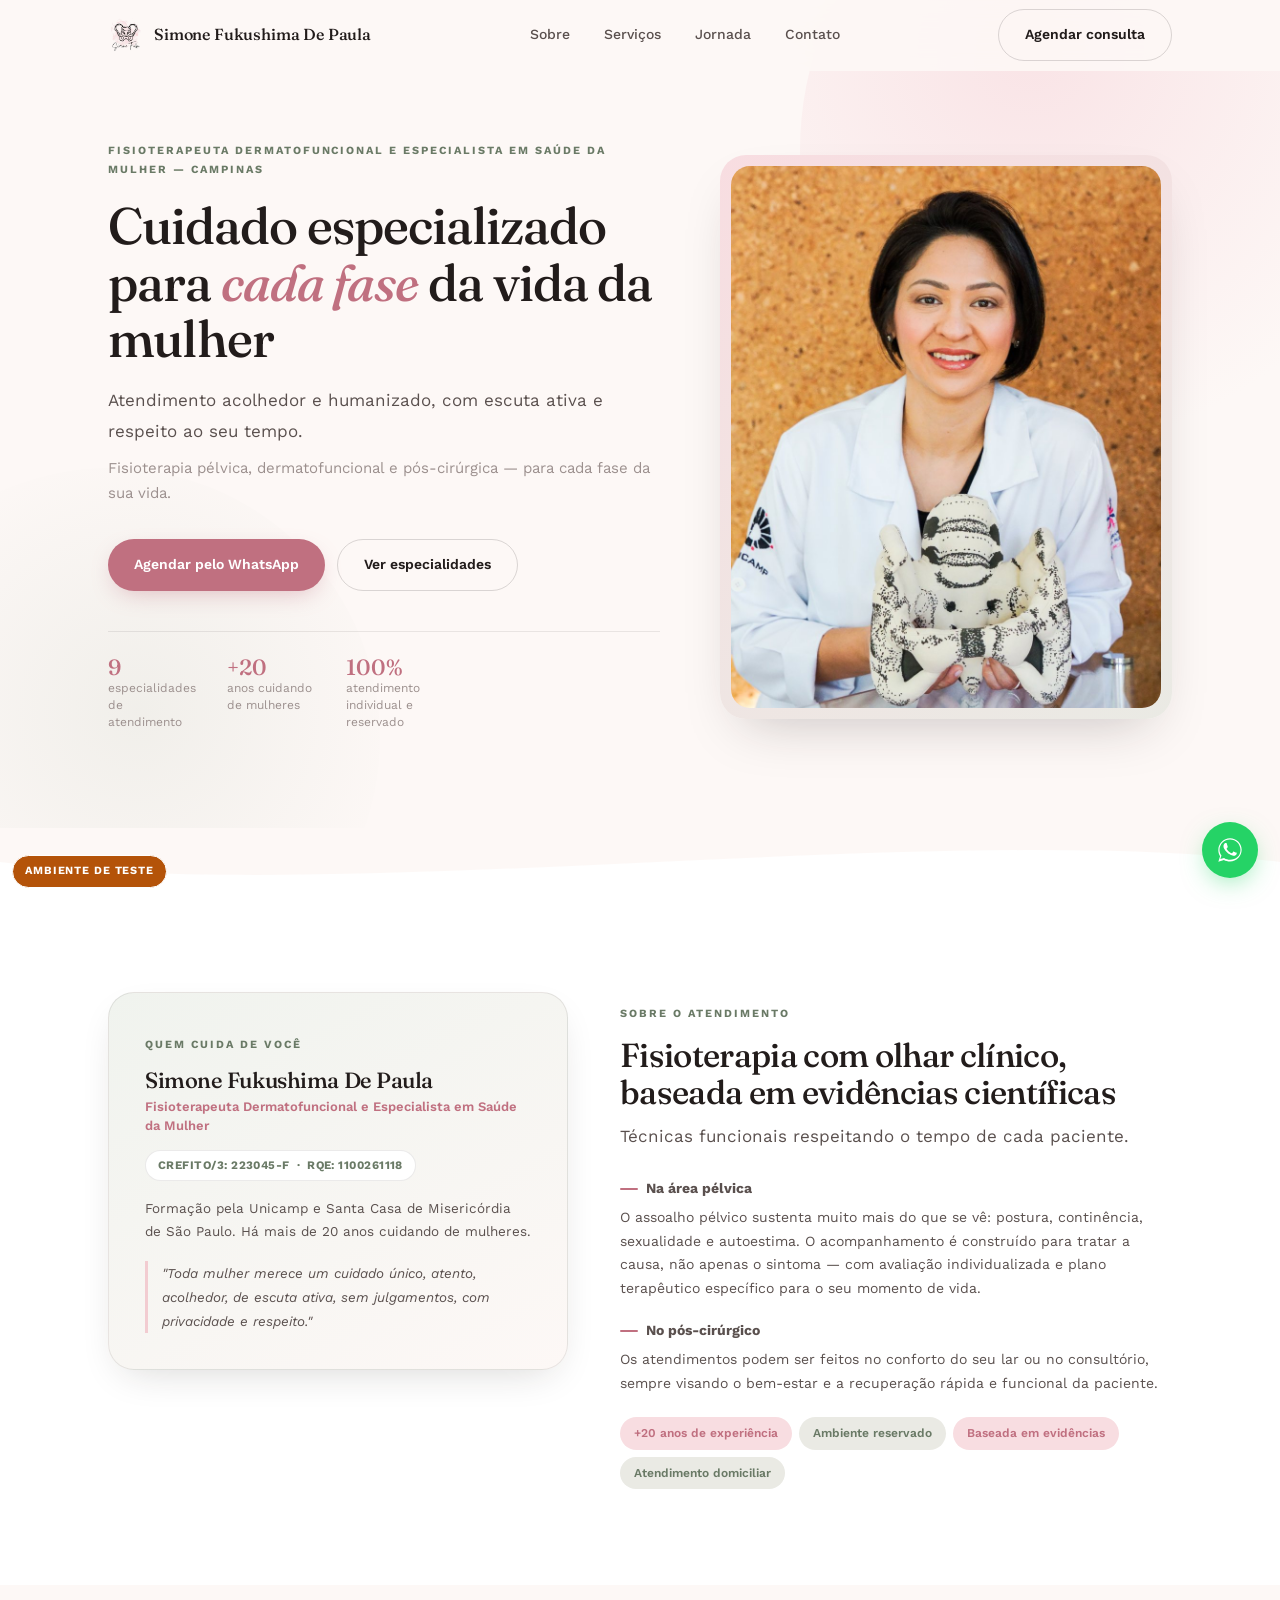
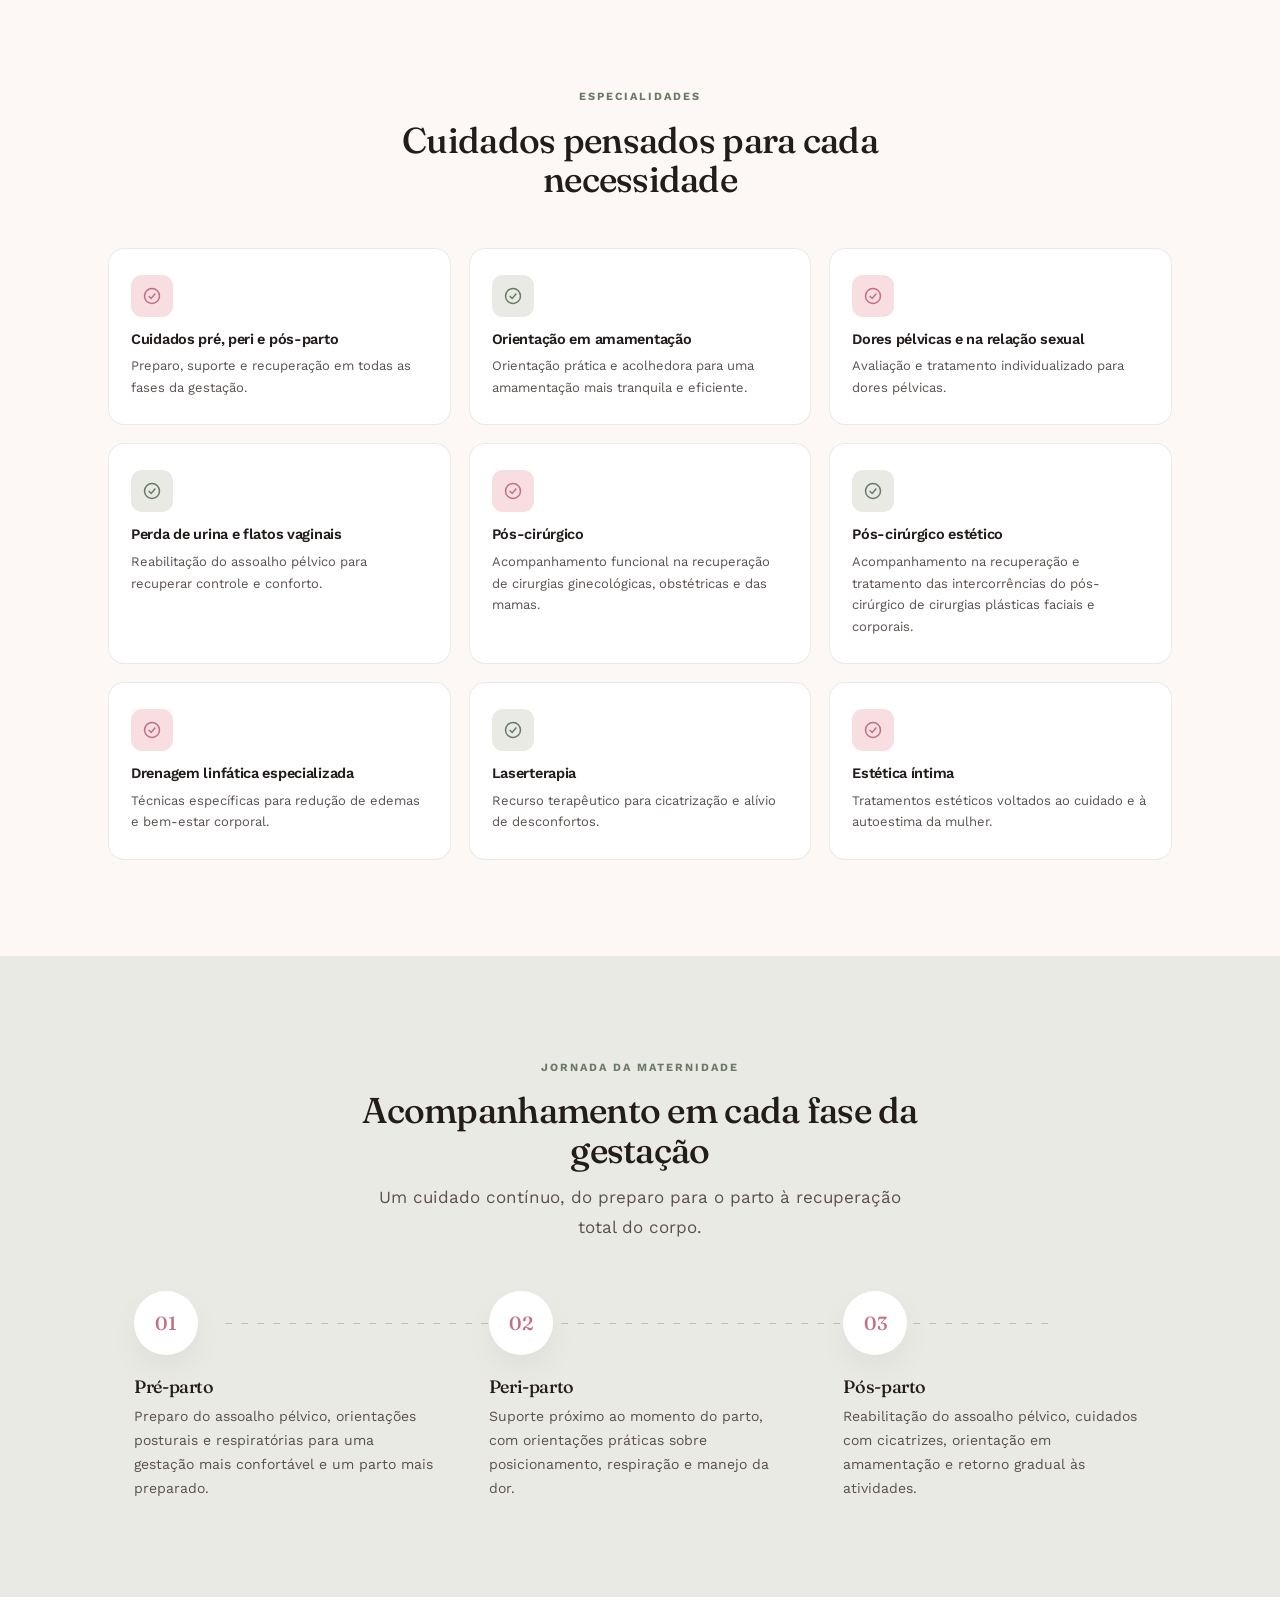
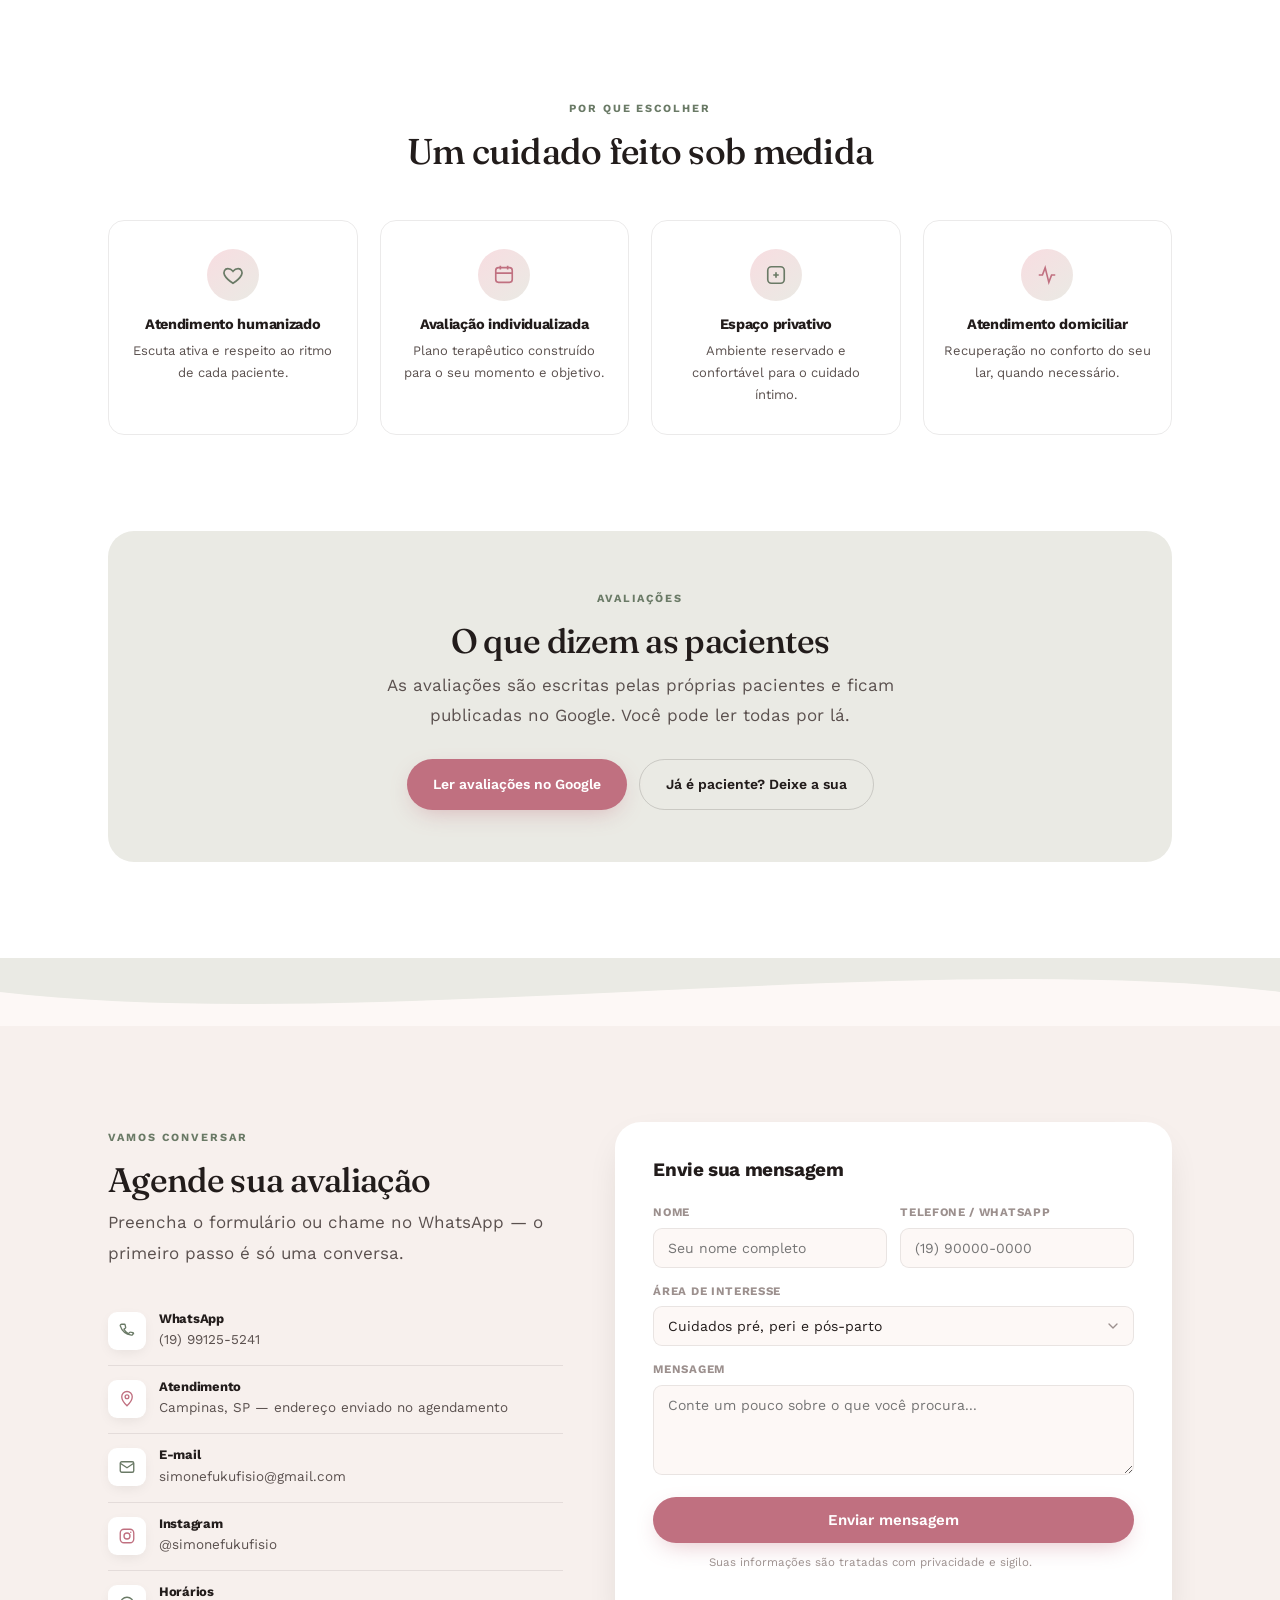
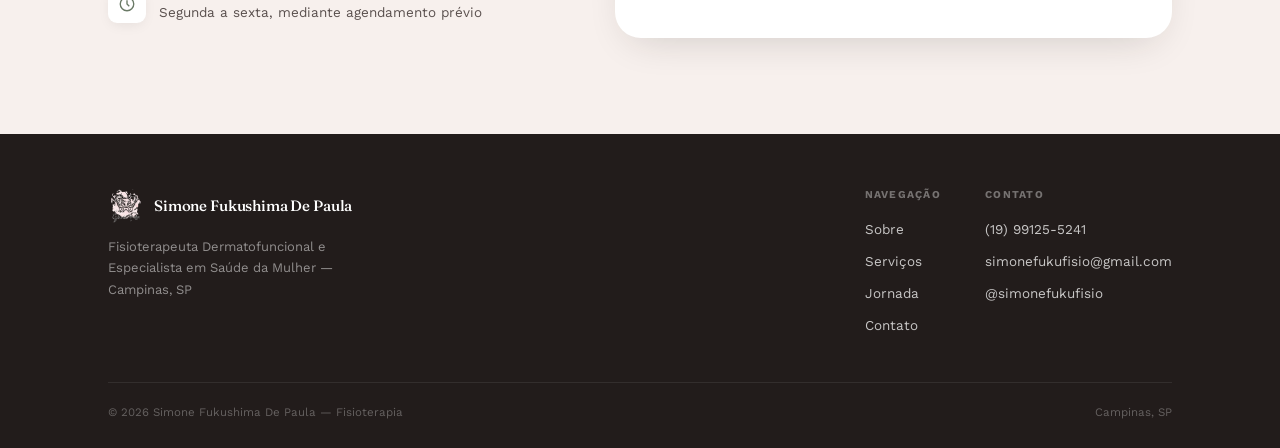
==== index.html @ 6334092e "Merge pull request #3 from chcb1/secao-avaliacoes feat: seção de avaliações do Google na página inic" ====
<!DOCTYPE html>
<html lang="pt-BR">
<head>
<meta charset="UTF-8">
<meta name="viewport" content="width=device-width, initial-scale=1.0">
<title>Fisioterapeuta Dermatofuncional e Saúde da Mulher — Campinas</title>
<meta name="description" content="Fisioterapeuta Dermatofuncional e Especialista em Saúde da Mulher em Campinas. Mais de 20 anos cuidando de mulheres: saúde pélvica, pós-parto, estética, drenagem e mais.">
<link rel="icon" type="image/png" href="/assets/logo.png">

<!-- ── Canonical ── -->
<link rel="canonical" href="https://simonefukufisio.com.br/">

<!-- ── Google Search Console (adicionar conteúdo do atributo content após passo 2) ── -->
<!-- <meta name="google-site-verification" content="ADICIONAR_AQUI"> -->

<!-- ── Open Graph ── -->
<meta property="og:type"        content="website">
<meta property="og:url"         content="https://simonefukufisio.com.br/">
<meta property="og:title"       content="Simone Fukushima De Paula | Fisioterapeuta em Campinas">
<meta property="og:description" content="Fisioterapeuta Dermatofuncional e Especialista em Saúde da Mulher em Campinas. Mais de 20 anos cuidando de mulheres.">
<meta property="og:image"       content="https://simonefukufisio.com.br/assets/simone-fukushima-fisioterapeuta.jpg">
<meta property="og:locale"      content="pt_BR">

<!-- ── Twitter / X Card ── -->
<meta name="twitter:card"        content="summary_large_image">
<meta name="twitter:title"       content="Simone Fukushima De Paula | Fisioterapeuta em Campinas">
<meta name="twitter:description" content="Fisioterapeuta Dermatofuncional e Especialista em Saúde da Mulher em Campinas.">
<meta name="twitter:image"       content="https://simonefukufisio.com.br/assets/simone-fukushima-fisioterapeuta.jpg">

<!-- ── Schema.org — LocalBusiness ── -->
<script type="application/ld+json">
{
  "@context": "https://schema.org",
  "@type": "MedicalBusiness",
  "name": "Simone Fukushima De Paula — Fisioterapia",
  "description": "Fisioterapeuta Dermatofuncional e Especialista em Saúde da Mulher. Atendimento em saúde pélvica, pós-cirúrgico, drenagem linfática, laserterapia e estética íntima.",
  "url": "https://simonefukufisio.com.br/",
  "telephone": "+55-19-99125-5241",
  "email": "simonefukufisio@gmail.com",
  "address": {
    "@type": "PostalAddress",
    "addressLocality": "Campinas",
    "addressRegion": "SP",
    "addressCountry": "BR"
  },
  "geo": {
    "@type": "GeoCoordinates",
    "latitude": -22.9056,
    "longitude": -47.0608
  },
  "sameAs": [
    "https://www.instagram.com/simonefukufisio"
  ],
  "medicalSpecialty": "PhysicalTherapy",
  "openingHoursSpecification": {
    "@type": "OpeningHoursSpecification",
    "dayOfWeek": ["Monday","Tuesday","Wednesday","Thursday","Friday"],
    "description": "Mediante agendamento prévio"
  },
  "priceRange": "$$",
  "image": "https://simonefukufisio.com.br/assets/simone-fukushima-fisioterapeuta.jpg"
}
</script>

<!-- ── Google Analytics 4 ── -->
<script async src="https://www.googletagmanager.com/gtag/js?id=G-YCW4MYYGL5"></script>
<script src="/js/site.js" defer></script>

<link rel="preconnect" href="https://fonts.googleapis.com">
<link rel="preconnect" href="https://fonts.gstatic.com" crossorigin>
<link href="https://fonts.googleapis.com/css2?family=Fraunces:ital,opsz,wght@0,9..144,300;0,9..144,400;0,9..144,500;0,9..144,600;1,9..144,400;1,9..144,500&family=Work+Sans:wght@300;400;500;600;700&display=swap" rel="stylesheet">
<link rel="stylesheet" href="/css/styles.css">
</head>
<body>

<!-- COMPARTILHADO:CABECALHO:INICIO -->
<header id="hdr">
  <div class="nav">
    <!-- Zone 1: Logo -->
    <a href="/#top" class="logo-link">
      <img src="/assets/logo.png" alt="Simone Fukushima De Paula" class="logo-img" width="222" height="245">
      <span class="logo-name">Simone Fukushima De Paula</span>
    </a>
    <!-- Zone 2: Nav (centred) -->
    <nav class="nav-links">
      <a href="/#sobre">Sobre</a>
      <a href="/#servicos">Serviços</a>
      <a href="/#jornada">Jornada</a>
      <a href="/#contato">Contato</a>
    </nav>
    <!-- Zone 3: CTA + hamburger -->
    <div class="nav-cta">
      <a href="/#contato" class="btn btn-outline">Agendar consulta</a>
      <button class="hamburger" id="ham" aria-label="Abrir menu">
        <span></span><span></span><span></span>
      </button>
    </div>
  </div>
</header>

<!-- Mobile drawer -->
<div class="nav-drawer" id="drawer">
  <a href="/#sobre">Sobre</a>
  <a href="/#servicos">Serviços</a>
  <a href="/#jornada">Jornada</a>
  <a href="/#contato">Contato</a>
  <a href="/#contato" class="btn btn-primary">Agendar consulta</a>
</div>
<!-- COMPARTILHADO:CABECALHO:FIM -->

<!-- HERO -->
<section class="hero" id="top">
  <div class="blob blob-1"></div>
  <div class="blob blob-2"></div>
  <div class="container hero-inner">
    <div>
      <h1><span class="ey">Fisioterapeuta Dermatofuncional e Especialista em Saúde da Mulher — Campinas</span>Cuidado especializado para <em>cada fase</em> da vida da mulher</h1>
      <p class="lead">Atendimento acolhedor e humanizado, com escuta ativa e respeito ao seu tempo.</p>
      <p class="hero-sub">Fisioterapia pélvica, dermatofuncional e pós-cirúrgica — para cada fase da sua vida.</p>
      <div class="hero-ctas">
        <a class="btn btn-primary" id="heroWaBtn" href="#" target="_blank" rel="noopener">Agendar pelo WhatsApp</a>
        <a class="btn btn-outline" href="#servicos">Ver especialidades</a>
      </div>
      <div class="trust-row">
        <div class="trust-item"><strong>9</strong><span>especialidades de atendimento</span></div>
        <div class="trust-item"><strong>+20</strong><span>anos cuidando de mulheres</span></div>
        <div class="trust-item"><strong>100%</strong><span>atendimento individual e reservado</span></div>
      </div>
    </div>
    <div class="hero-visual">
      <img src="/assets/simone-fukushima-fisioterapeuta.jpg" alt="Simone Fukushima De Paula, fisioterapeuta especializada em saúde da mulher" class="hero-photo" width="900" height="1233" fetchpriority="high">
    </div>
  </div>
</section>

<div class="wave">
  <svg viewBox="0 0 1440 68" preserveAspectRatio="none"><path d="M0,34 C400,78 1040,-8 1440,34 L1440,68 L0,68 Z" fill="#ffffff"/></svg>
</div>

<!-- SOBRE -->
<section class="sobre" id="sobre">
  <div class="container sobre-grid">
    <div class="sobre-card">
      <span class="ey">Quem cuida de você</span>
      <h3>Simone Fukushima De Paula</h3>
      <span class="role">Fisioterapeuta Dermatofuncional e Especialista em Saúde da Mulher</span>
      <span class="cred">CREFITO/3: 223045-F &nbsp;·&nbsp; RQE: 1100261118</span>
      <p class="formacao">Formação pela Unicamp e Santa Casa de Misericórdia de São Paulo. Há mais de 20 anos cuidando de mulheres.</p>
      <p class="frase">"Toda mulher merece um cuidado único, atento, acolhedor, de escuta ativa, sem julgamentos, com privacidade e respeito."</p>
    </div>
    <div class="sobre-content">
      <span class="ey">Sobre o atendimento</span>
      <h2>Fisioterapia com olhar clínico, baseada em evidências científicas</h2>
      <p class="lead">Técnicas funcionais respeitando o tempo de cada paciente.</p>
      <div class="subtopic">
        <p class="subtopic-label">Na área pélvica</p>
        <p>O assoalho pélvico sustenta muito mais do que se vê: postura, continência, sexualidade e autoestima. O acompanhamento é construído para tratar a causa, não apenas o sintoma — com avaliação individualizada e plano terapêutico específico para o seu momento de vida.</p>
      </div>
      <div class="subtopic">
        <p class="subtopic-label">No pós-cirúrgico</p>
        <p>Os atendimentos podem ser feitos no conforto do seu lar ou no consultório, sempre visando o bem-estar e a recuperação rápida e funcional da paciente.</p>
      </div>
      <div class="pill-row">
        <span class="pill">+20 anos de experiência</span>
        <span class="pill g">Ambiente reservado</span>
        <span class="pill">Baseada em evidências</span>
        <span class="pill g">Atendimento domiciliar</span>
      </div>
    </div>
  </div>
</section>

<!-- SERVIÇOS -->
<section class="servicos" id="servicos">
  <div class="container">
    <div class="sec-head">
      <span class="ey">Especialidades</span>
      <h2>Cuidados pensados para cada necessidade</h2>
    </div>
    <div class="services-grid" id="sGrid">
      <div class="sc"><div class="sc-icon r"><svg width="20" height="20" viewBox="0 0 24 24" fill="none" stroke="#c07080" stroke-width="1.8" aria-hidden="true"><circle cx="12" cy="12" r="9"/><path d="M8 12l3 3 5-6"/></svg></div><h3>Cuidados pré, peri e pós-parto</h3><p>Preparo, suporte e recuperação em todas as fases da gestação.</p></div>
      <div class="sc"><div class="sc-icon g"><svg width="20" height="20" viewBox="0 0 24 24" fill="none" stroke="#6a7a66" stroke-width="1.8" aria-hidden="true"><circle cx="12" cy="12" r="9"/><path d="M8 12l3 3 5-6"/></svg></div><h3>Orientação em amamentação</h3><p>Orientação prática e acolhedora para uma amamentação mais tranquila e eficiente.</p></div>
      <div class="sc"><div class="sc-icon r"><svg width="20" height="20" viewBox="0 0 24 24" fill="none" stroke="#c07080" stroke-width="1.8" aria-hidden="true"><circle cx="12" cy="12" r="9"/><path d="M8 12l3 3 5-6"/></svg></div><h3>Dores pélvicas e na relação sexual</h3><p>Avaliação e tratamento individualizado para dores pélvicas.</p></div>
      <div class="sc"><div class="sc-icon g"><svg width="20" height="20" viewBox="0 0 24 24" fill="none" stroke="#6a7a66" stroke-width="1.8" aria-hidden="true"><circle cx="12" cy="12" r="9"/><path d="M8 12l3 3 5-6"/></svg></div><h3>Perda de urina e flatos vaginais</h3><p>Reabilitação do assoalho pélvico para recuperar controle e conforto.</p></div>
      <div class="sc"><div class="sc-icon r"><svg width="20" height="20" viewBox="0 0 24 24" fill="none" stroke="#c07080" stroke-width="1.8" aria-hidden="true"><circle cx="12" cy="12" r="9"/><path d="M8 12l3 3 5-6"/></svg></div><h3>Pós-cirúrgico</h3><p>Acompanhamento funcional na recuperação de cirurgias ginecológicas, obstétricas e das mamas.</p></div>
      <div class="sc"><div class="sc-icon g"><svg width="20" height="20" viewBox="0 0 24 24" fill="none" stroke="#6a7a66" stroke-width="1.8" aria-hidden="true"><circle cx="12" cy="12" r="9"/><path d="M8 12l3 3 5-6"/></svg></div><h3>Pós-cirúrgico estético</h3><p>Acompanhamento na recuperação e tratamento das intercorrências do pós-cirúrgico de cirurgias plásticas faciais e corporais.</p></div>
      <div class="sc"><div class="sc-icon r"><svg width="20" height="20" viewBox="0 0 24 24" fill="none" stroke="#c07080" stroke-width="1.8" aria-hidden="true"><circle cx="12" cy="12" r="9"/><path d="M8 12l3 3 5-6"/></svg></div><h3>Drenagem linfática especializada</h3><p>Técnicas específicas para redução de edemas e bem-estar corporal.</p></div>
      <div class="sc"><div class="sc-icon g"><svg width="20" height="20" viewBox="0 0 24 24" fill="none" stroke="#6a7a66" stroke-width="1.8" aria-hidden="true"><circle cx="12" cy="12" r="9"/><path d="M8 12l3 3 5-6"/></svg></div><h3>Laserterapia</h3><p>Recurso terapêutico para cicatrização e alívio de desconfortos.</p></div>
      <div class="sc"><div class="sc-icon r"><svg width="20" height="20" viewBox="0 0 24 24" fill="none" stroke="#c07080" stroke-width="1.8" aria-hidden="true"><circle cx="12" cy="12" r="9"/><path d="M8 12l3 3 5-6"/></svg></div><h3>Estética íntima</h3><p>Tratamentos estéticos voltados ao cuidado e à autoestima da mulher.</p></div>
    </div>
  </div>
</section>

<!-- JORNADA -->
<section class="jornada" id="jornada">
  <div class="container">
    <div class="sec-head">
      <span class="ey">Jornada da maternidade</span>
      <h2>Acompanhamento em cada fase da gestação</h2>
      <p class="lead lead-center">Um cuidado contínuo, do preparo para o parto à recuperação total do corpo.</p>
    </div>
    <div class="jornada-track">
      <div class="jornada-step">
        <div class="j-num">01</div>
        <h4>Pré-parto</h4>
        <p>Preparo do assoalho pélvico, orientações posturais e respiratórias para uma gestação mais confortável e um parto mais preparado.</p>
      </div>
      <div class="jornada-step">
        <div class="j-num">02</div>
        <h4>Peri-parto</h4>
        <p>Suporte próximo ao momento do parto, com orientações práticas sobre posicionamento, respiração e manejo da dor.</p>
      </div>
      <div class="jornada-step">
        <div class="j-num">03</div>
        <h4>Pós-parto</h4>
        <p>Reabilitação do assoalho pélvico, cuidados com cicatrizes, orientação em amamentação e retorno gradual às atividades.</p>
      </div>
    </div>
  </div>
</section>

<!-- DIFERENCIAIS -->
<section class="diferenciais">
  <div class="container">
    <div class="sec-head">
      <span class="ey">Por que escolher</span>
      <h2>Um cuidado feito sob medida</h2>
    </div>
    <div class="dif-grid">
      <div class="dif-item">
        <div class="dif-icon"><svg width="22" height="22" viewBox="0 0 24 24" fill="none" stroke="#6a7a66" stroke-width="1.8"><path d="M12 21s-7-4.5-9.3-9C1.2 8.3 3 5 6.4 5 8.6 5 10.6 6.3 12 8c1.4-1.7 3.4-3 5.6-3 3.4 0 5.2 3.3 3.7 7-2.3 4.5-9.3 9-9.3 9z"/></svg></div>
        <h4>Atendimento humanizado</h4>
        <p>Escuta ativa e respeito ao ritmo de cada paciente.</p>
      </div>
      <div class="dif-item">
        <div class="dif-icon"><svg width="22" height="22" viewBox="0 0 24 24" fill="none" stroke="#c07080" stroke-width="1.8"><rect x="3" y="4" width="18" height="16" rx="3"/><path d="M8 2v4M16 2v4M3 10h18"/></svg></div>
        <h4>Avaliação individualizada</h4>
        <p>Plano terapêutico construído para o seu momento e objetivo.</p>
      </div>
      <div class="dif-item">
        <div class="dif-icon"><svg width="22" height="22" viewBox="0 0 24 24" fill="none" stroke="#6a7a66" stroke-width="1.8"><rect x="3" y="3" width="18" height="18" rx="4"/><path d="M9 12h6M12 9v6"/></svg></div>
        <h4>Espaço privativo</h4>
        <p>Ambiente reservado e confortável para o cuidado íntimo.</p>
      </div>
      <div class="dif-item">
        <div class="dif-icon"><svg width="22" height="22" viewBox="0 0 24 24" fill="none" stroke="#c07080" stroke-width="1.8"><path d="M3 12h4l3-8 4 16 3-8h4"/></svg></div>
        <h4>Atendimento domiciliar</h4>
        <p>Recuperação no conforto do seu lar, quando necessário.</p>
      </div>
    </div>
  </div>
</section>

<section class="avaliacoes" id="avaliacoes">
  <div class="container">
    <div class="avaliacoes-caixa">
      <span class="ey">Avaliações</span>
      <h2>O que dizem as pacientes</h2>
      <p class="lead">As avaliações são escritas pelas próprias pacientes e ficam publicadas no Google. Você pode ler todas por lá.</p>
      <div class="hero-ctas">
        <a class="btn btn-primary" href="https://g.page/r/CfyjZYEnsw8REAI" target="_blank" rel="noopener">Ler avaliações no Google</a>
        <a class="btn btn-outline" href="https://g.page/r/CfyjZYEnsw8REAI/review" target="_blank" rel="noopener">Já é paciente? Deixe a sua</a>
      </div>
    </div>
  </div>
</section>
<div class="wave wave-flip">
  <svg viewBox="0 0 1440 68" preserveAspectRatio="none"><path d="M0,34 C400,78 1040,-8 1440,34 L1440,68 L0,68 Z" fill="#eaeae4"/></svg>
</div>

<!-- CONTATO -->
<section class="contato" id="contato">
  <div class="container contato-grid">
    <div class="contato-info">
      <span class="ey">Vamos conversar</span>
      <h2>Agende sua avaliação</h2>
      <p class="lead">Preencha o formulário ou chame no WhatsApp — o primeiro passo é só uma conversa.</p>

      <div class="ic">
        <div class="ic-icon"><svg width="18" height="18" viewBox="0 0 24 24" fill="none" stroke="#6a7a66" stroke-width="1.8"><path d="M20 15.5a2 2 0 01-2.2 2A18 18 0 013 5.2 2 2 0 015 3h3.5a1 1 0 011 .8l.7 3.3a1 1 0 01-.3 1L8 9.7a13 13 0 006 6l1.6-1.9a1 1 0 011-.3l3.3.7a1 1 0 01.8 1V15.5z"/></svg></div>
        <div><h4>WhatsApp</h4><p><a href="#" id="infoWaLink" target="_blank" rel="noopener">(19) 99125-5241</a></p></div>
      </div>
      <div class="ic">
        <div class="ic-icon"><svg width="18" height="18" viewBox="0 0 24 24" fill="none" stroke="#c07080" stroke-width="1.8"><path d="M12 21s7-6.5 7-12a7 7 0 10-14 0c0 5.5 7 12 7 12z"/><circle cx="12" cy="9" r="2.5"/></svg></div>
        <div><h4>Atendimento</h4><p>Campinas, SP — endereço enviado no agendamento</p></div>
      </div>
      <div class="ic">
        <div class="ic-icon"><svg width="18" height="18" viewBox="0 0 24 24" fill="none" stroke="#6a7a66" stroke-width="1.8"><rect x="3" y="5" width="18" height="14" rx="2"/><path d="M3 7l9 6 9-6"/></svg></div>
        <div><h4>E-mail</h4><p><a href="mailto:simonefukufisio@gmail.com">simonefukufisio@gmail.com</a></p></div>
      </div>
      <div class="ic">
        <div class="ic-icon"><svg width="18" height="18" viewBox="0 0 24 24" fill="none" stroke="#c07080" stroke-width="1.8"><rect x="3" y="3" width="18" height="18" rx="5"/><circle cx="12" cy="12" r="4"/><circle cx="17" cy="7" r="1" fill="#c07080" stroke="none"/></svg></div>
        <div><h4>Instagram</h4><p><a href="https://instagram.com/simonefukufisio" target="_blank" rel="noopener">@simonefukufisio</a></p></div>
      </div>
      <div class="ic">
        <div class="ic-icon"><svg width="18" height="18" viewBox="0 0 24 24" fill="none" stroke="#6a7a66" stroke-width="1.8"><circle cx="12" cy="12" r="9"/><path d="M12 7v5l3 3"/></svg></div>
        <div><h4>Horários</h4><p>Segunda a sexta, mediante agendamento prévio</p></div>
      </div>
    </div>

    <div class="form-card">
      <h3>Envie sua mensagem</h3>
      <form id="contactForm" name="contato" method="POST" data-netlify="true" data-netlify-honeypot="bot-field">
        <input type="hidden" name="form-name" value="contato">
        <input type="hidden" name="bot-field">
        <input type="hidden" name="subject" id="emailSubject" value="Nova mensagem pelo site">
        <div class="form-row">
          <div class="field">
            <label for="nome">Nome</label>
            <input type="text" id="nome" name="nome" required placeholder="Seu nome completo">
          </div>
          <div class="field">
            <label for="telefone">Telefone / WhatsApp</label>
            <input type="tel" id="telefone" name="telefone" required placeholder="(19) 90000-0000">
          </div>
        </div>
        <div class="field">
          <label for="assunto">Área de interesse</label>
          <select id="assunto" name="assunto">
            <option>Cuidados pré, peri e pós-parto</option>
            <option>Orientação em amamentação</option>
            <option>Dores pélvicas e na relação sexual</option>
            <option>Perda de urina e flatos vaginais</option>
            <option>Pós-cirúrgico</option>
            <option>Pós-cirúrgico estético</option>
            <option>Drenagem linfática especializada</option>
            <option>Laserterapia</option>
            <option>Estética íntima</option>
            <option>Ainda não sei, quero conversar</option>
          </select>
        </div>
        <div class="field">
          <label for="mensagem">Mensagem</label>
          <textarea id="mensagem" name="mensagem" placeholder="Conte um pouco sobre o que você procura..."></textarea>
        </div>
        <button type="submit" class="btn btn-primary btn-block">Enviar mensagem</button>
        <p class="form-note">Suas informações são tratadas com privacidade e sigilo.</p>
      </form>
    </div>
  </div>
</section>

<!-- COMPARTILHADO:RODAPE:INICIO -->
<footer>
  <div class="container">
    <div class="footer-grid">
      <div>
        <a href="/#top" class="logo-link">
          <img src="/assets/logo.png" alt="Simone Fukushima De Paula" class="logo-img" width="222" height="245">
          <span class="logo-name">Simone Fukushima De Paula</span>
        </a>
        <p class="footer-tag">Fisioterapeuta Dermatofuncional e Especialista em Saúde da Mulher — Campinas, SP</p>
      </div>
      <div class="footer-links">
        <div>
          <h5>Navegação</h5>
          <a href="/#sobre">Sobre</a>
          <a href="/#servicos">Serviços</a>
          <a href="/#jornada">Jornada</a>
          <a href="/#contato">Contato</a>
        </div>
        <div>
          <h5>Contato</h5>
          <a href="#" id="footerWaLink" target="_blank" rel="noopener">(19) 99125-5241</a>
          <a href="mailto:simonefukufisio@gmail.com">simonefukufisio@gmail.com</a>
          <a href="https://instagram.com/simonefukufisio" target="_blank" rel="noopener">@simonefukufisio</a>
        </div>
      </div>
    </div>
    <div class="footer-bottom">
      <span>&copy; <span id="yr"></span> Simone Fukushima De Paula &mdash; Fisioterapia</span>
      <span>Campinas, SP</span>
    </div>
  </div>
</footer>

<!-- WhatsApp float -->
<a class="wa-float" id="floatWaBtn" href="#" target="_blank" rel="noopener" aria-label="Conversar no WhatsApp">
  <svg width="28" height="28" viewBox="0 0 24 24" fill="white"><path d="M17.5 14.4c-.3-.1-1.7-.9-2-1-.3-.1-.5-.1-.7.1s-.8 1-.9 1.2c-.2.2-.3.2-.6.1-.3-.1-1.3-.5-2.4-1.5-.9-.8-1.5-1.8-1.7-2.1-.2-.3 0-.5.1-.6.1-.1.3-.3.4-.5.1-.1.2-.3.3-.5.1-.2 0-.4 0-.5S9.4 7 9.2 6.5c-.2-.5-.4-.4-.6-.4h-.5c-.2 0-.5.1-.7.3-.3.3-1 1-1 2.4s1 2.8 1.2 3c.1.2 2 3 4.8 4.3 2.8 1.2 2.8.8 3.3.8.5 0 1.7-.7 1.9-1.3.2-.6.2-1.2.2-1.3-.1-.1-.3-.2-.6-.3z"/><path d="M12 2C6.5 2 2 6.5 2 12c0 1.9.5 3.7 1.5 5.3L2 22l4.8-1.5c1.5.8 3.3 1.3 5.2 1.3 5.5 0 10-4.5 10-10S17.5 2 12 2zm0 18.3c-1.7 0-3.4-.5-4.8-1.3l-.3-.2-3.2 1 1-3.1-.2-.3C3.5 15 3 13.5 3 12 3 7 7 3 12 3s9 4 9 9-4 8.3-9 8.3z"/></svg>
</a>
<!-- COMPARTILHADO:RODAPE:FIM -->

</body>
</html>
---- css/styles.css ----
/* Simone Fukushima De Paula — estilos compartilhados por todas as páginas */
/* ── Tokens ── */
:root {
  --rosa:       #eebac0;
  --rosa-deep:  #c07080;
  --rosa-soft:  #f8dde1;
  --rosa-mid:   #f2ccd1;
  --verde:      #a3ab9d;
  --verde-deep: #6a7a66;
  --verde-soft: #eaeae4;
  --cream:      #fdf8f6;
  --cream-2:    #f7f0ed;
  --white:      #ffffff;
  --ink:        #221c1b;
  --ink-2:      #5a504e;
  --ink-3:      #9c908e;
  --line:       rgba(34,28,27,0.09);
  --r-lg:  26px;
  --r-md:  16px;
  --r-sm:   8px;
  --sh-sm: 0 4px 14px -4px rgba(34,28,27,0.10);
  --sh:    0 14px 40px -16px rgba(34,28,27,0.20);
  --sh-lg: 0 24px 56px -24px rgba(34,28,27,0.26);
  --ff-d: "Fraunces", serif;
  --ff-b: "Work Sans", sans-serif;
  --mw: 1120px;
}
*, *::before, *::after { margin:0; padding:0; box-sizing:border-box; }
html { scroll-behavior:smooth; }
body {
  font-family:var(--ff-b); color:var(--ink);
  background:var(--cream); line-height:1.7;
  -webkit-font-smoothing:antialiased; font-size:16px;
}
img,svg { display:block; max-width:100%; }
a { color:inherit; text-decoration:none; }
ul { list-style:none; }
button { font-family:inherit; cursor:pointer; border:none; background:none; }
h1,h2,h3,h4 {
  font-family:var(--ff-d); font-weight:500;
  letter-spacing:-0.02em; color:var(--ink); line-height:1.1;
}
p { max-width:62ch; }
.container { width:100%; max-width:var(--mw); margin:0 auto; padding:0 28px; }

/* ── Eyebrow ── */
.ey {
  display:inline-block; font-size:11px; letter-spacing:0.18em;
  text-transform:uppercase; font-weight:700;
  color:var(--verde-deep); margin-bottom:14px;
}
/* ── Lead ── */
.lead { color:var(--ink-2); font-size:17px; line-height:1.78; }

/* ── Buttons ── */
.btn {
  display:inline-flex; align-items:center; justify-content:center;
  gap:8px; padding:13px 26px; border-radius:100px;
  font-weight:600; font-size:14px; white-space:nowrap;
  transition:transform .2s ease, box-shadow .2s ease, background .2s ease, color .2s ease, border-color .2s ease;
}
.btn-primary {
  background:var(--rosa-deep); color:var(--white);
  box-shadow:0 8px 24px -8px rgba(192,112,128,0.48);
}
.btn-primary:hover { transform:translateY(-2px); box-shadow:0 14px 30px -8px rgba(192,112,128,0.58); }
.btn-outline {
  background:transparent; color:var(--ink);
  border:1.5px solid rgba(34,28,27,0.16);
}
.btn-outline:hover { border-color:var(--rosa-deep); color:var(--rosa-deep); }

/* ════════════════════════
   HEADER — layout 3-zone
════════════════════════ */
header {
  position:fixed; top:0; left:0; right:0; z-index:100;
  background:rgba(253,248,246,0.92);
  backdrop-filter:blur(16px) saturate(1.5);
  -webkit-backdrop-filter:blur(16px) saturate(1.5);
  border-bottom:1px solid transparent;
  transition:border-color .3s, box-shadow .3s;
}
header.scrolled {
  border-bottom-color:var(--line);
  box-shadow:0 2px 18px -6px rgba(34,28,27,0.09);
}
.nav {
  display:grid;
  grid-template-columns:auto 1fr auto;
  align-items:center;
  gap:24px;
  padding:0 28px; height:70px;
  max-width:var(--mw); margin:0 auto;
}
/* Zone 1 — Logo */
.logo-link {
  display:flex; align-items:center; gap:10px;
  flex-shrink:0; text-decoration:none;
}
.logo-img { width:36px; height:auto; flex-shrink:0; }
.logo-name {
  font-family:var(--ff-d); font-size:16px; font-weight:500;
  color:var(--ink); white-space:nowrap; letter-spacing:-0.01em;
  line-height:1.2;
}
/* Zone 2 — Nav links (centred) */
.nav-links {
  display:flex; align-items:center; justify-content:center; gap:34px;
}
.nav-links a {
  font-size:14px; font-weight:500; color:var(--ink-2);
  transition:color .18s; white-space:nowrap;
}
.nav-links a:hover { color:var(--rosa-deep); }
/* Zone 3 — CTA */
.nav-cta { display:flex; align-items:center; gap:12px; }
/* Hamburger */
.hamburger {
  display:none; flex-direction:column; gap:5px;
  width:22px; cursor:pointer; background:none; border:none;
  z-index:110;
}
.hamburger span {
  height:2px; width:100%; background:var(--ink);
  border-radius:2px; transition:.3s; display:block;
}
/* Mobile drawer */
.nav-drawer {
  display:none; position:fixed; top:0; right:0; bottom:0;
  width:72%; max-width:290px;
  background:var(--white); flex-direction:column;
  padding:88px 28px 28px; gap:6px;
  box-shadow:-16px 0 40px rgba(34,28,27,0.12); z-index:95;
}
.nav-drawer.open { display:flex; }
.nav-drawer a {
  font-size:16px; font-weight:500; color:var(--ink-2);
  padding:10px 0; border-bottom:1px solid var(--line);
  transition:color .18s;
}
.nav-drawer a:hover { color:var(--rosa-deep); }
.nav-drawer .btn { margin-top:16px; width:100%; justify-content:center; padding:13px 26px; border-bottom:none; font-size:14px; font-weight:600; }
.nav-drawer .btn-primary, .nav-drawer .btn-primary:hover { color:var(--white); }

/* ════════════════════════
   HERO
════════════════════════ */
.hero {
  padding:142px 0 96px; overflow:hidden;
  position:relative; background:var(--cream);
}
.blob {
  position:absolute; border-radius:50%; z-index:0; pointer-events:none;
}
.blob-1 {
  top:-180px; right:-180px; width:660px; height:660px;
  background:radial-gradient(circle at 35% 35%, var(--rosa-soft), transparent 66%);
  opacity:.75;
}
.blob-2 {
  bottom:-180px; left:-160px; width:540px; height:540px;
  background:radial-gradient(circle at 55% 45%, var(--verde-soft), transparent 66%);
  opacity:.65;
}
.hero-inner {
  position:relative; z-index:1;
  display:grid; grid-template-columns:1.1fr 0.9fr; gap:60px; align-items:center;
}
.hero h1 { font-size:clamp(32px,4vw,52px); margin-bottom:18px; margin-top:4px; }
.hero h1 em { font-style:italic; color:var(--rosa-deep); }
.hero h1 .ey { display:block; font-family:var(--ff-b); line-height:1.7; margin-top:-4px; margin-bottom:19px; }
.hero .lead { margin-bottom:10px; max-width:46ch; }
.hero-sub { font-size:15px; color:var(--ink-3); margin-bottom:32px; }
.hero-ctas { display:flex; gap:12px; flex-wrap:wrap; margin-bottom:40px; }
.trust-row {
  display:flex; gap:28px; flex-wrap:wrap;
  padding-top:24px; border-top:1px solid var(--line);
}
.trust-item { display:flex; flex-direction:column; gap:2px; }
.trust-item strong {
  font-family:var(--ff-d); font-size:22px;
  color:var(--rosa-deep); font-weight:500; line-height:1;
}
.trust-item span { font-size:12px; color:var(--ink-3); line-height:1.45; max-width:13ch; }
/* Photo frame */
.hero-visual {
  position:relative; aspect-ratio:4/5; border-radius:var(--r-lg);
  background:linear-gradient(148deg, var(--rosa-soft) 0%, var(--verde-soft) 100%);
  padding:11px; box-shadow:var(--sh-lg);
}
.hero-photo {
  width:100%; height:100%; object-fit:cover; object-position:center top;
  border-radius:calc(var(--r-lg) - 7px);
}

/* Wave */
.wave { display:block; width:100%; line-height:0; }
.wave svg { width:100%; height:68px; }

/* ════════════════════════
   SOBRE
════════════════════════ */
.sobre { background:var(--white); padding:96px 0; }
.sobre-grid { display:grid; grid-template-columns:1fr 1.2fr; gap:52px; align-items:start; }

.sobre-card {
  background:linear-gradient(152deg, #f0f3ee 0%, #fdf8f6 100%);
  border-radius:var(--r-lg); padding:36px;
  box-shadow:var(--sh); border:1px solid var(--line);
}
.sobre-card h3 { font-size:22px; margin-bottom:4px; }
.sobre-card .role {
  display:block; color:var(--rosa-deep); font-weight:600;
  font-size:13px; margin-bottom:14px; line-height:1.5;
}
.sobre-card .cred {
  display:inline-flex; align-items:center; gap:6px;
  background:var(--white); border:1px solid var(--line);
  border-radius:100px; padding:5px 12px;
  font-size:11.5px; font-weight:700; color:var(--verde-deep);
  letter-spacing:0.04em; margin-bottom:16px;
}
.sobre-card .formacao {
  font-size:13.5px; color:var(--ink-2); margin-bottom:18px; line-height:1.7; max-width:none;
}
.sobre-card .frase {
  font-size:13.5px; color:var(--ink-2); font-style:italic;
  border-left:3px solid var(--rosa-mid); padding-left:14px;
  line-height:1.78; max-width:none; background:none;
}

.sobre-content { padding-top:6px; }
.sobre-content h2 { font-size:clamp(24px,2.6vw,34px); margin-bottom:10px; }
.sobre-content .lead { margin-bottom:26px; }
.subtopic { margin-bottom:18px; padding-left:0; }
.subtopic-label {
  display:flex; align-items:center; gap:8px;
  font-family:var(--ff-b); font-size:14px; font-weight:700;
  color:var(--ink); margin-bottom:5px;
}
.subtopic-label::before {
  content:""; width:18px; height:2px;
  background:var(--rosa-deep); border-radius:2px; flex-shrink:0;
}
.subtopic p { font-size:14px; color:var(--ink-2); max-width:none; }
.pill-row { display:flex; flex-wrap:wrap; gap:7px; margin-top:22px; }
.pill {
  padding:6px 14px; border-radius:100px;
  background:var(--rosa-soft); color:var(--rosa-deep);
  font-size:12px; font-weight:600; white-space:nowrap;
}
.pill.g { background:var(--verde-soft); color:var(--verde-deep); }

/* ════════════════════════
   SERVIÇOS
════════════════════════ */
.servicos { padding:96px 0; background:var(--cream); }
.sec-head { max-width:560px; margin:0 auto 48px; text-align:center; }
.sec-head h2 { font-size:clamp(24px,2.8vw,36px); margin-bottom:10px; }
.sec-head .lead { margin:0 auto; }
.services-grid { display:grid; grid-template-columns:repeat(3,1fr); gap:18px; }
.sc {
  background:var(--white); border-radius:var(--r-md);
  padding:26px 22px; border:1px solid var(--line);
  transition:transform .22s ease, box-shadow .22s ease, border-color .22s ease;
}
.sc:hover { transform:translateY(-4px); box-shadow:var(--sh); border-color:transparent; }
.sc-icon {
  width:42px; height:42px; border-radius:11px;
  display:flex; align-items:center; justify-content:center; margin-bottom:14px;
}
.sc-icon.r { background:var(--rosa-soft); }
.sc-icon.g { background:var(--verde-soft); }
.sc h3 {
  font-size:14.5px; margin-bottom:6px; font-weight:600;
  font-family:var(--ff-b); color:var(--ink); line-height:1.3;
}
.sc p { font-size:13px; color:var(--ink-2); line-height:1.65; max-width:none; }

/* ════════════════════════
   JORNADA
════════════════════════ */
.jornada { background:var(--verde-soft); padding:96px 0; }
.jornada-track {
  display:grid; grid-template-columns:repeat(3,1fr); gap:0;
  position:relative; margin-top:24px;
}
.jornada-track::before {
  content:""; position:absolute; top:32px; left:11%; right:11%; height:1.5px;
  background:repeating-linear-gradient(90deg,var(--verde-deep) 0 7px,transparent 7px 16px);
  opacity:.35;
}
.jornada-step { padding:0 26px; position:relative; }
.j-num {
  width:64px; height:64px; border-radius:50%;
  background:var(--white); display:flex; align-items:center; justify-content:center;
  font-family:var(--ff-d); font-size:19px; font-weight:500; color:var(--rosa-deep);
  box-shadow:var(--sh); margin-bottom:22px; position:relative; z-index:1;
}
.jornada-step h4 { font-size:18px; margin-bottom:9px; }
.jornada-step p { font-size:14px; color:var(--ink-2); max-width:none; }

/* ════════════════════════
   DIFERENCIAIS
════════════════════════ */
.diferenciais { padding:96px 0; background:var(--white); }
.dif-grid { display:grid; grid-template-columns:repeat(4,1fr); gap:22px; }
.dif-item {
  text-align:center; padding:28px 18px; border-radius:var(--r-md);
  border:1px solid var(--line);
  transition:box-shadow .22s, transform .22s;
}
.dif-item:hover { box-shadow:var(--sh-sm); transform:translateY(-3px); }
.dif-icon {
  width:52px; height:52px; border-radius:50%;
  background:linear-gradient(140deg, var(--rosa-soft), var(--verde-soft));
  display:flex; align-items:center; justify-content:center; margin:0 auto 16px;
}
.dif-item h4 { font-size:14.5px; margin-bottom:7px; font-family:var(--ff-b); font-weight:700; }
.dif-item p { font-size:13px; color:var(--ink-2); margin:0 auto; }

/* ════════════════════════
   CONTATO
════════════════════════ */
.contato { background:var(--cream-2); padding:96px 0; }
.contato-grid { display:grid; grid-template-columns:0.9fr 1.1fr; gap:52px; }
.contato-info h2 { font-size:clamp(24px,2.8vw,34px); margin-bottom:8px; }
.contato-info > .lead { margin-bottom:30px; }
.ic {
  display:flex; gap:13px; align-items:flex-start;
  padding:14px 0; border-bottom:1px solid var(--line);
}
.ic:last-child { border-bottom:none; }
.ic-icon {
  width:38px; height:38px; border-radius:9px; flex-shrink:0;
  background:var(--white); display:flex; align-items:center; justify-content:center;
  box-shadow:var(--sh-sm);
}
.ic h4 { font-size:13px; font-weight:700; font-family:var(--ff-b); margin-bottom:2px; color:var(--ink); }
.ic p { font-size:13.5px; color:var(--ink-2); max-width:none; }
.ic a:hover { color:var(--rosa-deep); }

.form-card {
  background:var(--white); border-radius:var(--r-lg);
  padding:38px; box-shadow:var(--sh);
}
.form-card h3 {
  font-size:19px; margin-bottom:22px;
  font-family:var(--ff-b); font-weight:700;
}
.form-row { display:grid; grid-template-columns:1fr 1fr; gap:13px; }
.field { margin-bottom:14px; }
.field label {
  display:block; font-size:11.5px; font-weight:700;
  color:var(--ink-3); margin-bottom:5px;
  letter-spacing:0.06em; text-transform:uppercase;
}
.field input, .field select, .field textarea {
  width:100%; padding:11px 14px; border-radius:9px;
  border:1.5px solid var(--line); background:var(--cream);
  font-family:inherit; font-size:14px; color:var(--ink);
  transition:border-color .18s, background .18s;
  appearance:none; -webkit-appearance:none;
}
.field select {
  background-image:url("data:image/svg+xml,%3Csvg xmlns='http://www.w3.org/2000/svg' width='16' height='16' viewBox='0 0 24 24' fill='none' stroke='%239c908e' stroke-width='2' stroke-linecap='round' stroke-linejoin='round'%3E%3Cpolyline points='6 9 12 15 18 9'/%3E%3C/svg%3E");
  background-repeat:no-repeat;
  background-position:right 12px center;
  padding-right:38px;
  cursor:pointer;
}
.field input:focus, .field select:focus, .field textarea:focus {
  outline:none; border-color:var(--rosa-deep); background:var(--white);
}
.field textarea { resize:vertical; min-height:90px; }
.form-note { font-size:11.5px; color:var(--ink-3); margin-top:10px; text-align:center; line-height:1.6; }

/* ════════════════════════
   FOOTER
════════════════════════ */
footer { background:var(--ink); color:var(--white); padding:52px 0 26px; }
.footer-grid {
  display:flex; justify-content:space-between; align-items:flex-start;
  flex-wrap:wrap; gap:32px; padding-bottom:36px;
  border-bottom:1px solid rgba(255,255,255,0.08);
}
footer .logo-name { color:var(--white); font-size:15px; }
.footer-tag { font-size:13px; color:rgba(255,255,255,0.5); max-width:32ch; margin-top:10px; line-height:1.65; }
.footer-links { display:flex; gap:44px; flex-wrap:wrap; }
.footer-links h5 {
  font-size:10.5px; text-transform:uppercase; letter-spacing:0.12em;
  color:rgba(255,255,255,0.38); margin-bottom:14px; font-weight:700;
}
.footer-links a { display:block; font-size:13.5px; margin-bottom:9px; color:rgba(255,255,255,0.75); transition:color .18s; }
.footer-links a:hover { color:var(--rosa); }
.footer-bottom {
  padding-top:20px; display:flex; justify-content:space-between;
  flex-wrap:wrap; gap:8px; font-size:11.5px; color:rgba(255,255,255,0.3);
}

/* WhatsApp float */
.wa-float {
  position:fixed; bottom:22px; right:22px; z-index:200;
  width:56px; height:56px; border-radius:50%; background:#25D366;
  display:flex; align-items:center; justify-content:center;
  box-shadow:0 8px 26px -6px rgba(37,211,102,0.52);
  animation:wa-pulse 2.8s ease-in-out infinite;
  transition:transform .2s;
}
.wa-float:hover { transform:scale(1.08); }
@keyframes wa-pulse {
  0%   { box-shadow:0 8px 26px -6px rgba(37,211,102,0.52), 0 0 0 0   rgba(37,211,102,0.38); }
  65%  { box-shadow:0 8px 26px -6px rgba(37,211,102,0.52), 0 0 0 14px rgba(37,211,102,0); }
  100% { box-shadow:0 8px 26px -6px rgba(37,211,102,0.52), 0 0 0 0   rgba(37,211,102,0); }
}
@media (prefers-reduced-motion:reduce) { .wa-float { animation:none; } * { scroll-behavior:auto !important; } }

/* ════════════════════════
   RESPONSIVO
════════════════════════ */
@media (max-width:1024px) {
  .services-grid { grid-template-columns:repeat(2,1fr); }
  .dif-grid { grid-template-columns:repeat(2,1fr); }
}
@media (max-width:860px) {
  .hero-inner { grid-template-columns:1fr; }
  .hero-visual { max-width:380px; margin:0 auto; order:-1; }
  .sobre-grid { grid-template-columns:1fr; }
  .jornada-track { grid-template-columns:1fr; gap:36px; }
  .jornada-track::before { display:none; }
  .contato-grid { grid-template-columns:1fr; }
}
@media (max-width:680px) {
  .nav-links, .nav-cta .btn { display:none; }
  .nav-cta { grid-column:3; }
  .hamburger { display:flex; }
  .hero { padding:118px 0 68px; }
  .hero h1 { font-size:30px; }
  .form-row { grid-template-columns:1fr; }
  .services-grid { grid-template-columns:1fr; }
  .dif-grid { grid-template-columns:1fr 1fr; }
  .footer-grid { flex-direction:column; }
  .footer-links { gap:24px; }
}
@media (max-width:400px) {
  .dif-grid { grid-template-columns:1fr; }
}

/* ════════════════════════
   UTILITÁRIOS (antes eram estilos inline)
════════════════════════ */
.sec-head .lead.lead-center { margin:12px auto 0; }
.wave-flip { transform:rotate(180deg); }
.btn-block { width:100%; justify-content:center; font-size:15px; padding:14px; }

/* Confirmação do formulário */
.form-ok { text-align:center; padding:32px 16px; }
.form-ok-icon {
  width:56px; height:56px; border-radius:50%; background:var(--verde-soft);
  display:flex; align-items:center; justify-content:center; margin:0 auto 18px;
}
.form-ok h3 { font-size:19px; margin-bottom:10px; font-family:var(--ff-b); font-weight:700; }
.form-ok-text { color:var(--ink-2); font-size:14.5px; max-width:34ch; margin:0 auto; line-height:1.7; }
.form-ok-alt { margin:18px auto 0; font-size:13px; color:var(--ink-3); }
.form-ok-alt a { color:var(--rosa-deep); font-weight:600; }

/* Página de erro 404 */
.pagina-simples { padding:170px 0 110px; text-align:center; }
.pagina-simples h1 { font-size:clamp(28px,4vw,44px); margin-bottom:14px; }
.pagina-simples .lead { margin:0 auto 30px; }
.pagina-simples .hero-ctas { justify-content:center; margin-bottom:0; }

/* Selo exibido apenas fora do domínio oficial (pré-visualização e testes) */
.aviso-teste {
  position:fixed; left:12px; bottom:12px; z-index:300;
  padding:6px 12px; border-radius:100px;
  background:#b45309; color:#fff; border:1.5px solid #fff;
  font-family:var(--ff-b); font-size:11px; font-weight:700;
  letter-spacing:0.08em; text-transform:uppercase;
  pointer-events:none;
}

/* ════════════════════════
   ACESSIBILIDADE
════════════════════════ */
a:focus-visible, button:focus-visible, summary:focus-visible,
input:focus-visible, select:focus-visible, textarea:focus-visible {
  outline:2px solid var(--rosa-deep); outline-offset:3px;
}

/* ════════════════════════
   PÁGINAS DE SERVIÇO
════════════════════════ */
.servico-hero { padding:150px 0 60px; background:var(--cream); position:relative; overflow:hidden; }
.servico-hero .container { position:relative; z-index:1; }
.trilha { display:flex; flex-wrap:wrap; gap:7px; font-size:12.5px; color:var(--ink-3); margin-bottom:24px; }
.trilha a { color:var(--ink-2); }
.trilha a:hover { color:var(--rosa-deep); }
.servico-hero h1 { font-size:clamp(30px,4vw,48px); max-width:21ch; margin-bottom:18px; }
.servico-hero .lead { max-width:58ch; margin-bottom:30px; }
.servico-hero .hero-ctas { margin-bottom:0; }

.servico-corpo { background:var(--white); padding:76px 0 84px; }
.servico-grid { display:grid; grid-template-columns:minmax(0,1.65fr) minmax(250px,0.75fr); gap:60px; align-items:start; }
.texto h2 { font-size:clamp(22px,2.4vw,30px); margin:46px 0 14px; }
.texto h2:first-child { margin-top:0; }
.texto p { color:var(--ink-2); margin-bottom:14px; max-width:66ch; }
.lista { display:grid; gap:10px; margin:8px 0 18px; }
.lista li { position:relative; padding-left:26px; color:var(--ink-2); }
.lista li::before {
  content:""; position:absolute; left:0; top:0.78em;
  width:12px; height:2px; background:var(--rosa-deep); border-radius:2px;
}
.passos { counter-reset:passo; list-style:none; padding:0; display:grid; gap:14px; margin:12px 0 18px; }
.passos li {
  counter-increment:passo; position:relative;
  padding:18px 20px 18px 66px; background:var(--cream);
  border:1px solid var(--line); border-radius:var(--r-md);
}
.passos li::before {
  content:counter(passo, decimal-leading-zero);
  position:absolute; left:20px; top:17px;
  font-family:var(--ff-d); font-size:21px; color:var(--rosa-deep);
}
.passos strong { display:block; color:var(--ink); margin-bottom:3px; font-size:15px; }
.passos span { display:block; color:var(--ink-2); font-size:14.5px; }
.nota {
  font-size:14px; color:var(--ink-2); margin-top:24px;
  border-left:3px solid var(--rosa-mid); padding-left:14px;
}

.cartao-lateral {
  position:sticky; top:96px;
  background:linear-gradient(152deg, #f0f3ee 0%, #fdf8f6 100%);
  border:1px solid var(--line); border-radius:var(--r-lg);
  padding:28px; box-shadow:var(--sh);
}
.cartao-foto { width:84px; height:84px; border-radius:50%; object-fit:cover; object-position:center 10%; margin-bottom:14px; }
.cartao-lateral h2 { font-family:var(--ff-d); font-size:19px; margin-bottom:4px; }
.cartao-lateral .role { display:block; color:var(--rosa-deep); font-weight:600; font-size:12.5px; line-height:1.5; margin-bottom:12px; }
.cartao-lateral p { font-size:13.5px; color:var(--ink-2); margin-bottom:18px; max-width:none; }
.cartao-lateral .btn { width:100%; }
.cartao-link { display:block; text-align:center; margin-top:14px; font-size:13px; font-weight:600; color:var(--verde-deep); }
.cartao-link:hover { color:var(--rosa-deep); }

.servico-faq { background:var(--cream); padding:84px 0; }
.faq { max-width:760px; margin:0 auto; display:grid; gap:10px; }
.faq details { background:var(--white); border:1px solid var(--line); border-radius:var(--r-md); padding:0 22px; }
.faq summary {
  cursor:pointer; list-style:none; position:relative;
  padding:17px 32px 17px 0; font-weight:600; font-size:15px; color:var(--ink);
}
.faq summary::-webkit-details-marker { display:none; }
.faq summary::after {
  content:"+"; position:absolute; right:0; top:50%; transform:translateY(-50%);
  font-size:22px; font-weight:400; color:var(--rosa-deep); line-height:1;
}
.faq details[open] summary::after { content:"–"; }
.faq details p { color:var(--ink-2); font-size:14.5px; padding-bottom:18px; max-width:none; }

.servico-fim { background:var(--white); padding:84px 0; }
.rel-titulo { font-size:clamp(20px,2.2vw,26px); text-align:center; margin:64px 0 26px; }
.rel-grid { display:grid; grid-template-columns:repeat(3,1fr); gap:18px; }

/* Cartão de serviço clicável (página inicial e páginas relacionadas) */
a.sc { display:block; color:inherit; }
.sc-mais { display:inline-block; margin-top:12px; font-size:13px; font-weight:600; color:var(--rosa-deep); }
a.sc:hover .sc-mais { text-decoration:underline; }

.cta-final { background:var(--cream-2); padding:76px 0; text-align:center; }
.cta-final h2 { font-size:clamp(24px,2.8vw,34px); margin-bottom:10px; }
.cta-final .lead { margin:0 auto 28px; }
.cta-final .hero-ctas { justify-content:center; margin-bottom:0; }

/* ════════════════════════
   AVALIAÇÕES NO GOOGLE
════════════════════════ */
.avaliacoes { background:var(--white); padding:0 0 96px; }
.avaliacoes-caixa {
  background:var(--verde-soft); border-radius:var(--r-lg);
  padding:52px 28px; text-align:center;
}
.avaliacoes-caixa h2 { font-size:clamp(24px,2.8vw,34px); margin-bottom:10px; }
.avaliacoes-caixa .lead { margin:0 auto; max-width:52ch; }
.avaliacoes-caixa .hero-ctas { justify-content:center; margin:28px 0 0; }
.servico-fim .avaliacoes-caixa { margin:0; }

/* Rodapé com 3 colunas de links */
.footer-links a { max-width:24ch; }

/* ════════════════════════
   PENDÊNCIAS DE CONTEÚDO
   Ficam ocultas em produção. Aparecem só fora do domínio oficial,
   onde o script marca <html class="ambiente-teste">.
════════════════════════ */
[data-pendente] { display:none !important; }
.ambiente-teste [data-pendente] {
  display:block !important;
  background:#fff7ed; border:2px dashed #b45309; border-radius:var(--r-sm);
  color:#7c2d12; font-size:13.5px; line-height:1.6;
  padding:12px 14px; margin:12px 0;
}
.ambiente-teste [data-pendente]::before {
  content:"PENDENTE · SIMONE"; display:block; position:static;
  font-family:var(--ff-b); color:inherit;
  font-size:10.5px; font-weight:700; letter-spacing:0.1em; margin-bottom:4px;
}
.ambiente-teste .passos li[data-pendente] { counter-increment:none; padding:12px 14px; margin:0; }
.ambiente-teste [data-pendente] summary { color:#7c2d12; }
.ambiente-teste [data-pendente] p { color:#7c2d12; padding-bottom:6px; }

@media (max-width:860px) {
  .servico-grid { grid-template-columns:1fr; gap:40px; }
  .cartao-lateral { position:static; }
  .rel-grid { grid-template-columns:1fr; }
}
@media (max-width:680px) {
  .servico-hero { padding:118px 0 44px; }
  .servico-hero h1 { font-size:29px; }
  .passos li { padding:16px 16px 16px 56px; }
  .passos li::before { left:16px; }
}
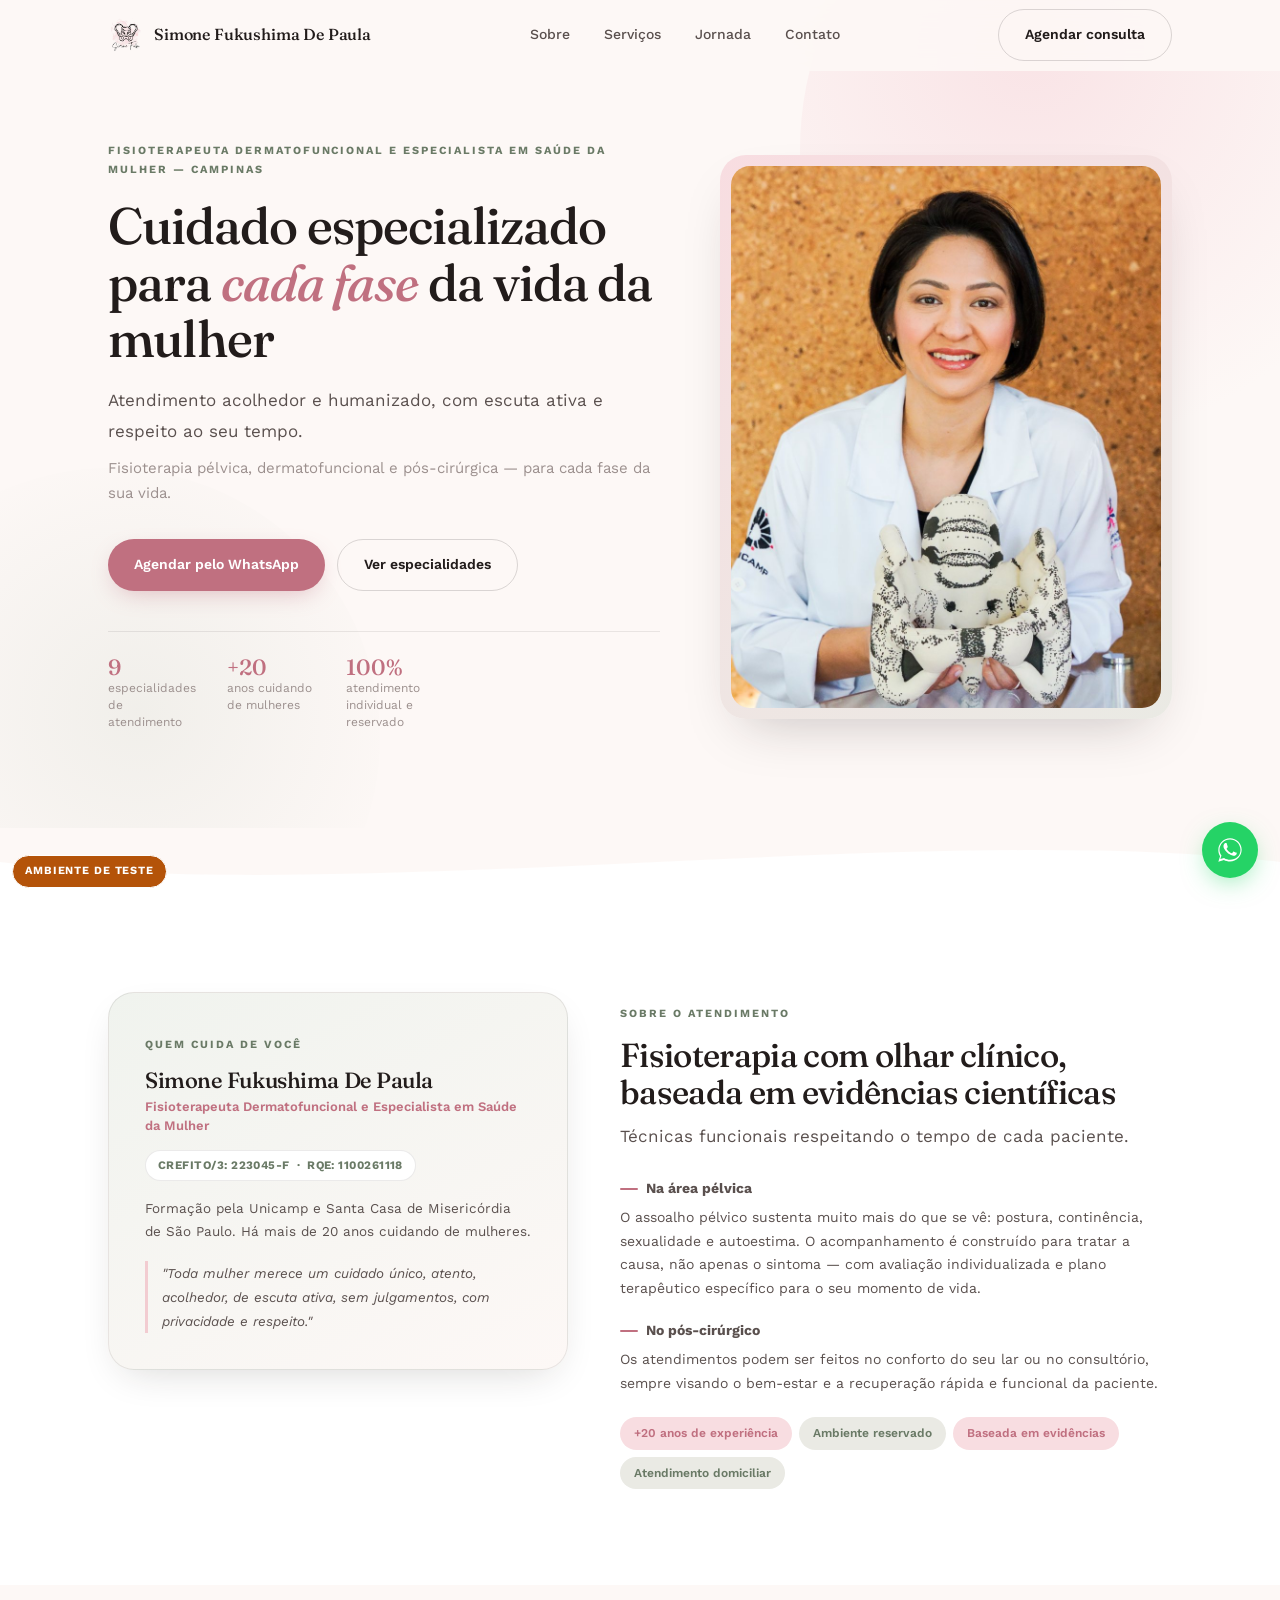
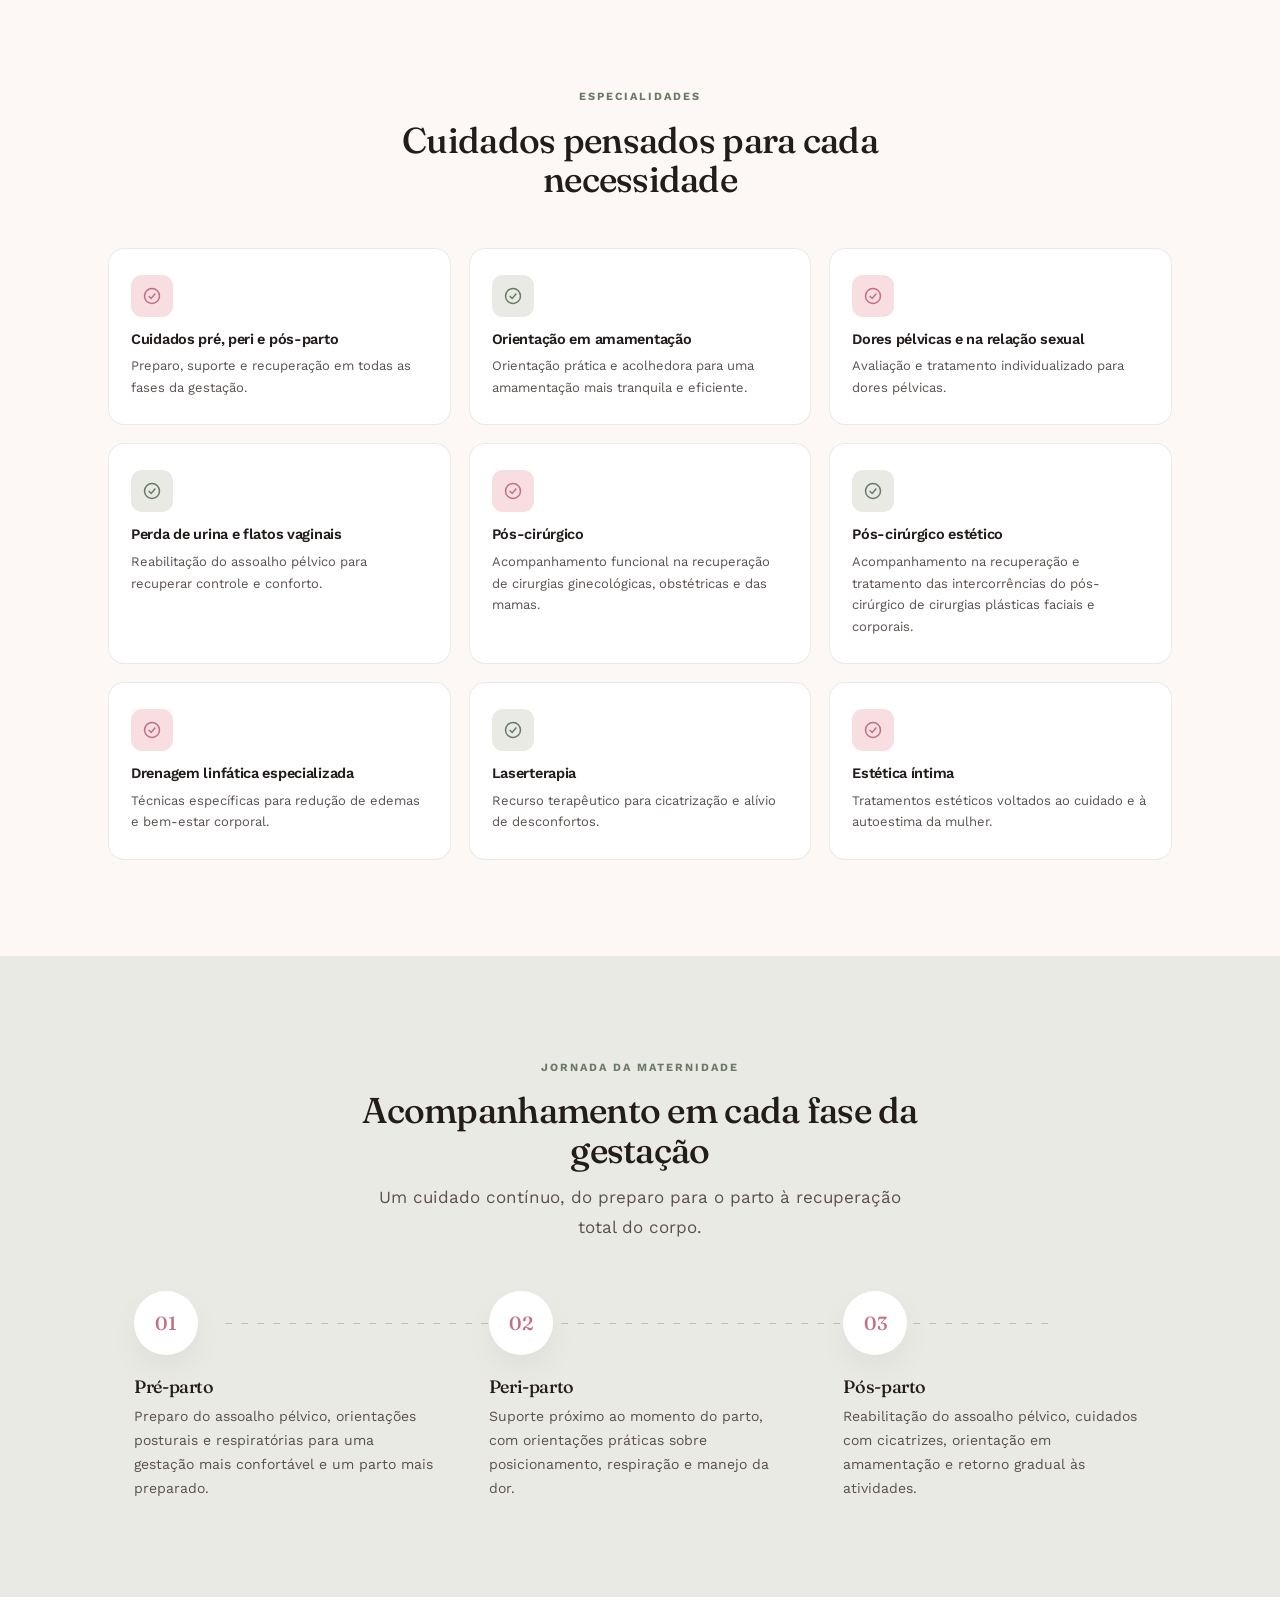
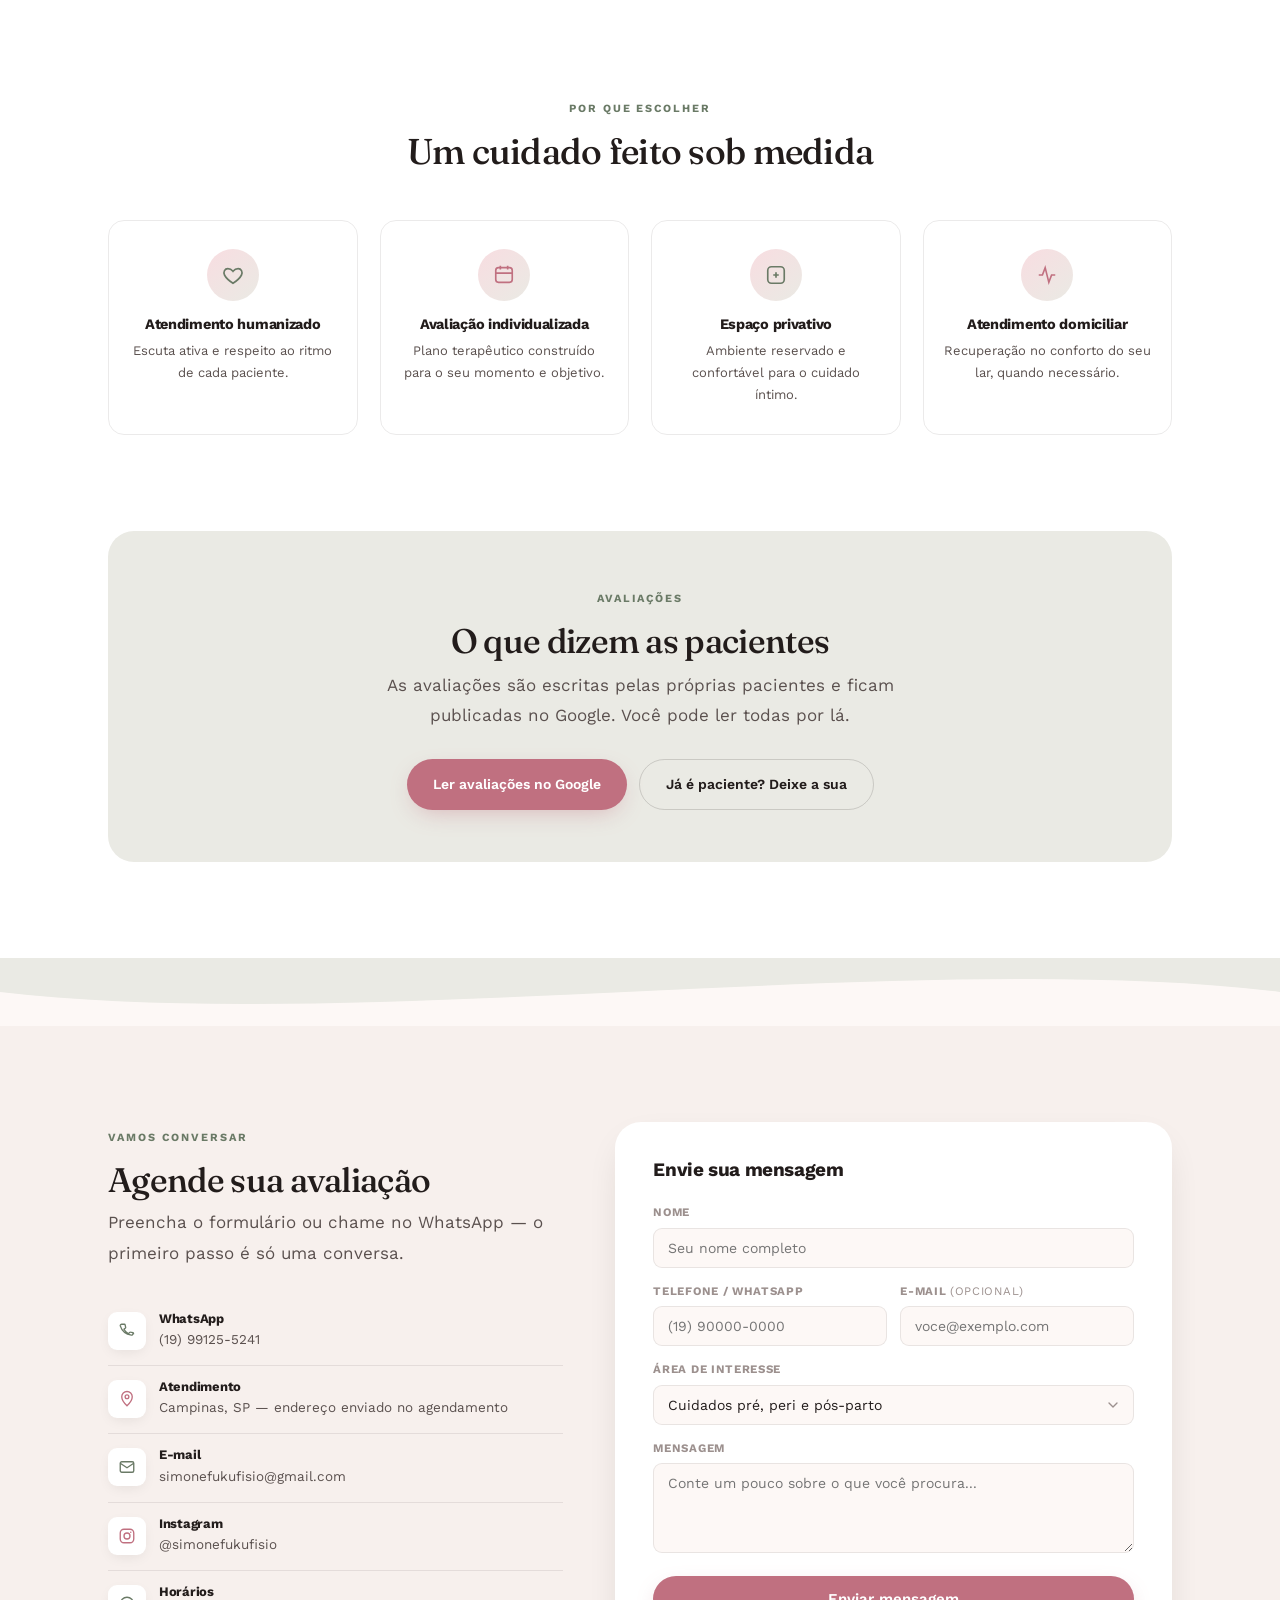
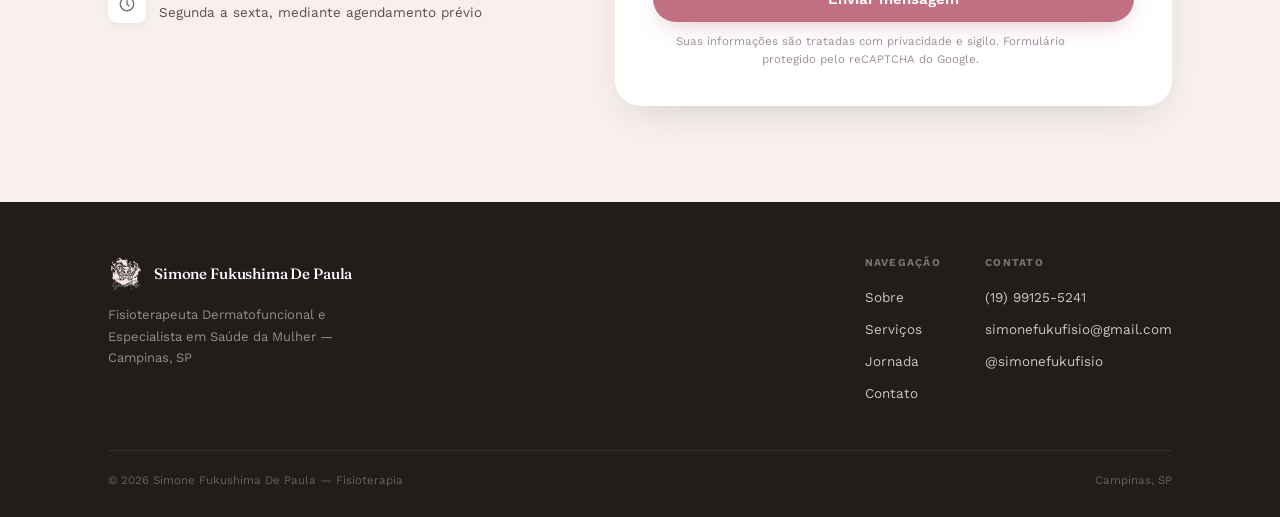
==== commit 71eba141: "feat: reCAPTCHA, armadilha reforçada e campo de e-mail no formulário (v1.11.2) - Verificação 'Não so" ====
--- a/index.html
+++ b/index.html
@@ -300,18 +300,23 @@
 
     <div class="form-card">
       <h3>Envie sua mensagem</h3>
-      <form id="contactForm" name="contato" method="POST" data-netlify="true" data-netlify-honeypot="bot-field">
+      <form id="contactForm" name="contato" method="POST" data-netlify="true" data-netlify-honeypot="bot-field" data-netlify-recaptcha="true">
         <input type="hidden" name="form-name" value="contato">
-        <input type="hidden" name="bot-field">
+        <!-- Armadilha para robôs: campo invisível para pessoas. Se vier preenchido, o Netlify descarta a mensagem -->
+        <p class="campo-oculto" aria-hidden="true"><label>Não preencha este campo: <input name="bot-field" tabindex="-1" autocomplete="off"></label></p>
         <input type="hidden" name="subject" id="emailSubject" value="Nova mensagem pelo site">
+        <div class="field">
+          <label for="nome">Nome</label>
+          <input type="text" id="nome" name="nome" required autocomplete="name" placeholder="Seu nome completo">
+        </div>
         <div class="form-row">
           <div class="field">
-            <label for="nome">Nome</label>
-            <input type="text" id="nome" name="nome" required placeholder="Seu nome completo">
+            <label for="telefone">Telefone / WhatsApp</label>
+            <input type="tel" id="telefone" name="telefone" required autocomplete="tel" placeholder="(19) 90000-0000">
           </div>
           <div class="field">
-            <label for="telefone">Telefone / WhatsApp</label>
-            <input type="tel" id="telefone" name="telefone" required placeholder="(19) 90000-0000">
+            <label for="email">E-mail <span class="opcional">(opcional)</span></label>
+            <input type="email" id="email" name="email" autocomplete="email" placeholder="voce@exemplo.com">
           </div>
         </div>
         <div class="field">
@@ -333,8 +338,11 @@
           <label for="mensagem">Mensagem</label>
           <textarea id="mensagem" name="mensagem" placeholder="Conte um pouco sobre o que você procura..."></textarea>
         </div>
+        <!-- Verificação "Não sou um robô" (reCAPTCHA do Google), inserida e validada pelo Netlify na publicação -->
+        <div class="form-captcha" data-netlify-recaptcha="true"></div>
+        <p class="form-erro" id="formErro" role="alert" hidden></p>
         <button type="submit" class="btn btn-primary btn-block">Enviar mensagem</button>
-        <p class="form-note">Suas informações são tratadas com privacidade e sigilo.</p>
+        <p class="form-note">Suas informações são tratadas com privacidade e sigilo. Formulário protegido pelo reCAPTCHA do Google.</p>
       </form>
     </div>
   </div>
--- a/css/styles.css
+++ b/css/styles.css
@@ -621,3 +621,25 @@
   .passos li { padding:16px 16px 16px 56px; }
   .passos li::before { left:16px; }
 }
+
+/* ════════════════════════
+   FORMULÁRIO: ANTI-SPAM
+════════════════════════ */
+/* Armadilha para robôs: fora da tela para pessoas, visível para robôs que leem o HTML */
+.campo-oculto { position:absolute; left:-10000px; width:1px; height:1px; overflow:hidden; }
+.field .opcional { font-weight:400; color:var(--ink-3); }
+/* reCAPTCHA: o quadro do Google tem 304 px fixos; em telas estreitas é reduzido para caber */
+.form-captcha { margin:4px 0 14px; }
+.form-captcha:empty { display:none; }
+.contato-grid > * { min-width:0; }  /* o quadro de 304 px não pode alargar o cartão */
+@media (max-width:680px) { .form-row { row-gap:0; } }
+@media (max-width:420px) {
+  .form-captcha > div { transform:scale(0.84); transform-origin:0 0; height:66px; }
+}
+@media (max-width:374px) {
+  .form-captcha > div { transform:scale(0.74); height:58px; }
+}
+.form-erro {
+  margin:0 0 12px; padding:10px 12px; border-radius:var(--r-sm);
+  background:#fdecee; color:#8c2f43; font-size:13.5px; font-weight:600;
+}
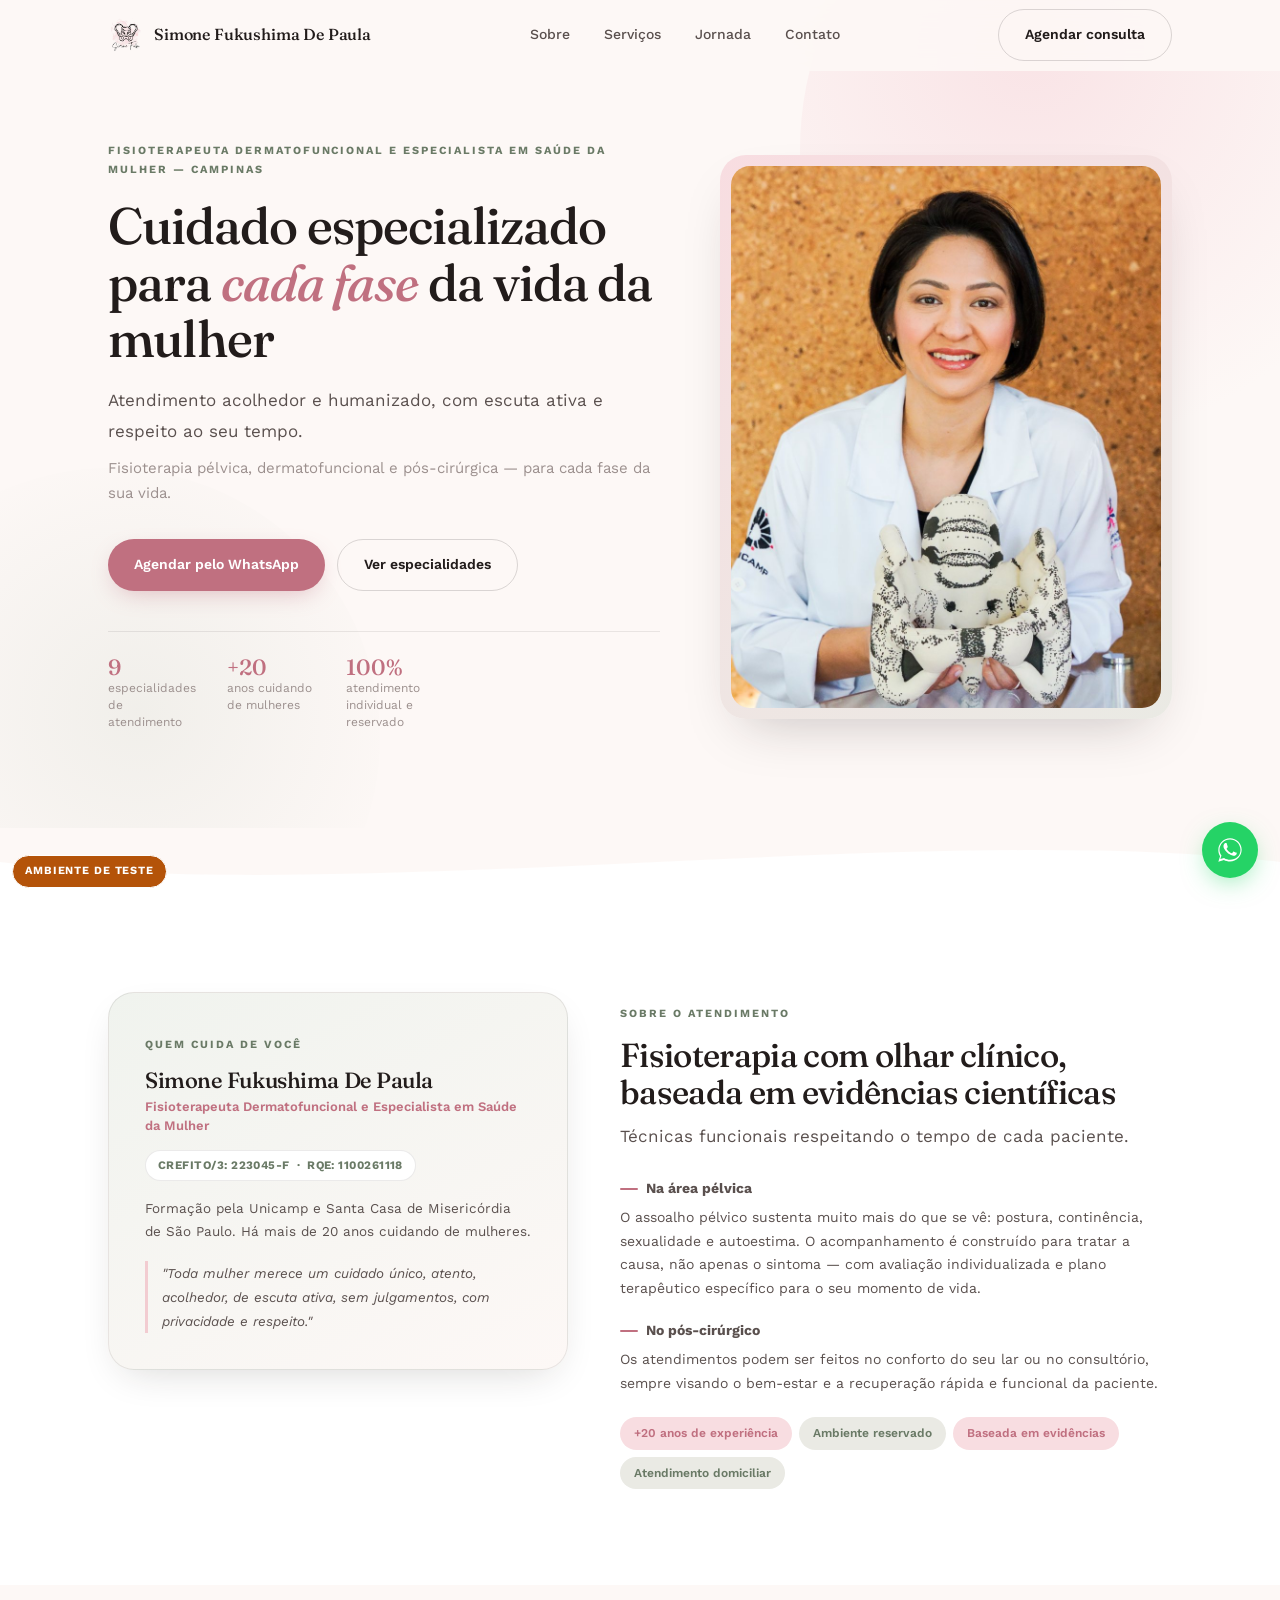
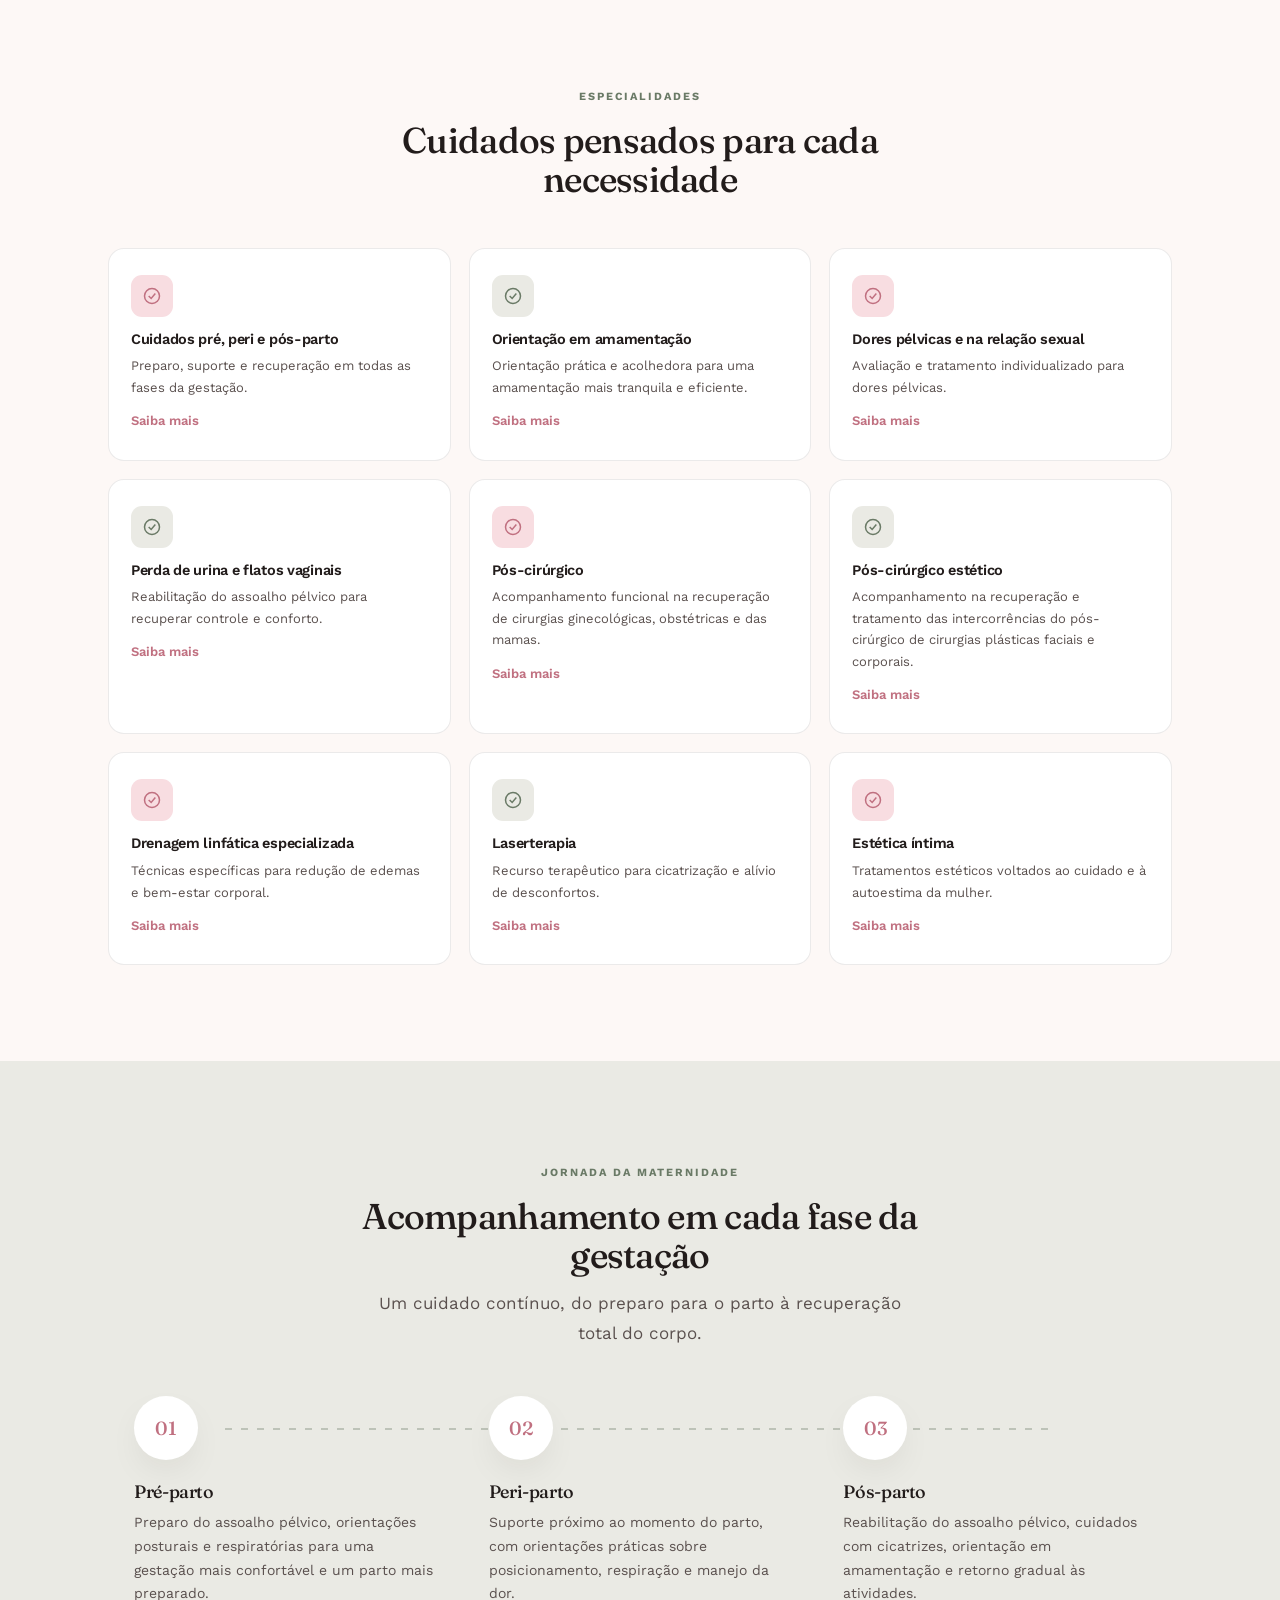
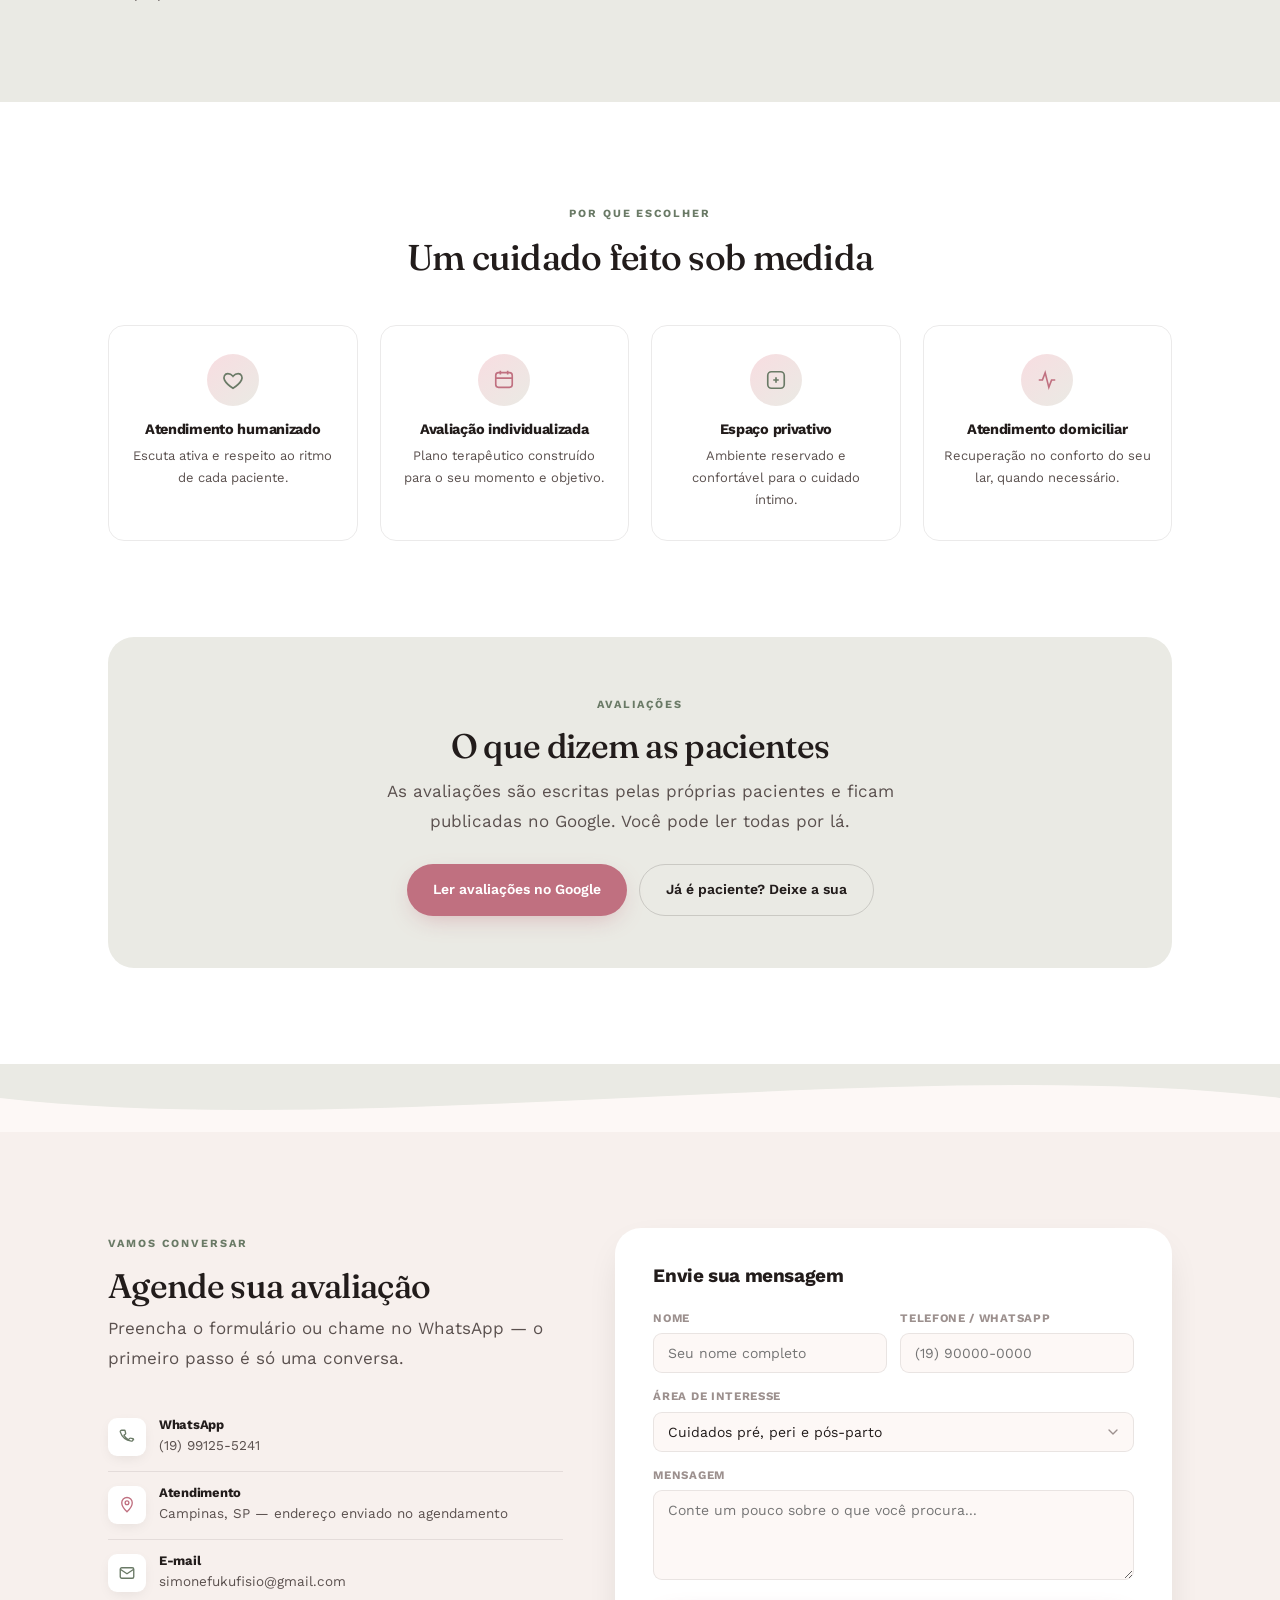
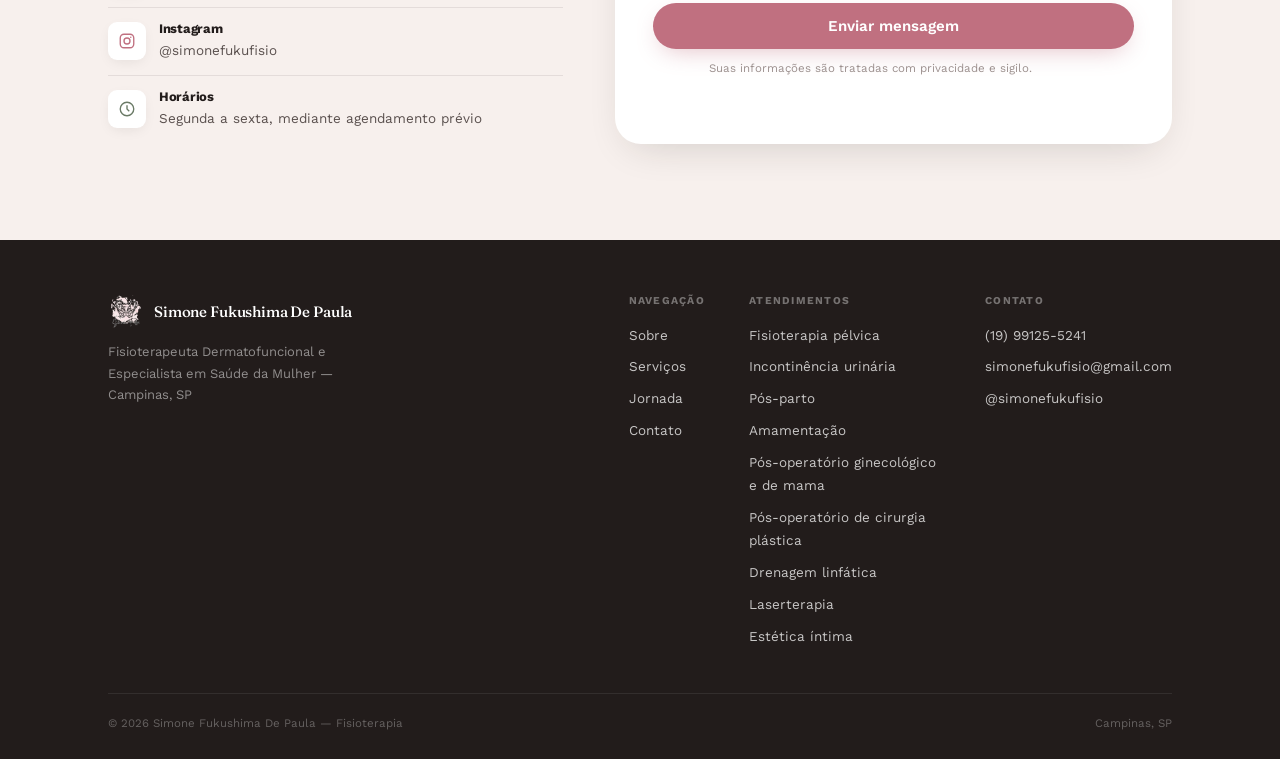
==== commit 752a26e6: "feat: páginas de amamentação, pós-operatório ginecológico e de mama, laserterapia e estética íntima " ====
--- a/index.html
+++ b/index.html
@@ -178,15 +178,15 @@
       <h2>Cuidados pensados para cada necessidade</h2>
     </div>
     <div class="services-grid" id="sGrid">
-      <div class="sc"><div class="sc-icon r"><svg width="20" height="20" viewBox="0 0 24 24" fill="none" stroke="#c07080" stroke-width="1.8" aria-hidden="true"><circle cx="12" cy="12" r="9"/><path d="M8 12l3 3 5-6"/></svg></div><h3>Cuidados pré, peri e pós-parto</h3><p>Preparo, suporte e recuperação em todas as fases da gestação.</p></div>
-      <div class="sc"><div class="sc-icon g"><svg width="20" height="20" viewBox="0 0 24 24" fill="none" stroke="#6a7a66" stroke-width="1.8" aria-hidden="true"><circle cx="12" cy="12" r="9"/><path d="M8 12l3 3 5-6"/></svg></div><h3>Orientação em amamentação</h3><p>Orientação prática e acolhedora para uma amamentação mais tranquila e eficiente.</p></div>
-      <div class="sc"><div class="sc-icon r"><svg width="20" height="20" viewBox="0 0 24 24" fill="none" stroke="#c07080" stroke-width="1.8" aria-hidden="true"><circle cx="12" cy="12" r="9"/><path d="M8 12l3 3 5-6"/></svg></div><h3>Dores pélvicas e na relação sexual</h3><p>Avaliação e tratamento individualizado para dores pélvicas.</p></div>
-      <div class="sc"><div class="sc-icon g"><svg width="20" height="20" viewBox="0 0 24 24" fill="none" stroke="#6a7a66" stroke-width="1.8" aria-hidden="true"><circle cx="12" cy="12" r="9"/><path d="M8 12l3 3 5-6"/></svg></div><h3>Perda de urina e flatos vaginais</h3><p>Reabilitação do assoalho pélvico para recuperar controle e conforto.</p></div>
-      <div class="sc"><div class="sc-icon r"><svg width="20" height="20" viewBox="0 0 24 24" fill="none" stroke="#c07080" stroke-width="1.8" aria-hidden="true"><circle cx="12" cy="12" r="9"/><path d="M8 12l3 3 5-6"/></svg></div><h3>Pós-cirúrgico</h3><p>Acompanhamento funcional na recuperação de cirurgias ginecológicas, obstétricas e das mamas.</p></div>
-      <div class="sc"><div class="sc-icon g"><svg width="20" height="20" viewBox="0 0 24 24" fill="none" stroke="#6a7a66" stroke-width="1.8" aria-hidden="true"><circle cx="12" cy="12" r="9"/><path d="M8 12l3 3 5-6"/></svg></div><h3>Pós-cirúrgico estético</h3><p>Acompanhamento na recuperação e tratamento das intercorrências do pós-cirúrgico de cirurgias plásticas faciais e corporais.</p></div>
-      <div class="sc"><div class="sc-icon r"><svg width="20" height="20" viewBox="0 0 24 24" fill="none" stroke="#c07080" stroke-width="1.8" aria-hidden="true"><circle cx="12" cy="12" r="9"/><path d="M8 12l3 3 5-6"/></svg></div><h3>Drenagem linfática especializada</h3><p>Técnicas específicas para redução de edemas e bem-estar corporal.</p></div>
-      <div class="sc"><div class="sc-icon g"><svg width="20" height="20" viewBox="0 0 24 24" fill="none" stroke="#6a7a66" stroke-width="1.8" aria-hidden="true"><circle cx="12" cy="12" r="9"/><path d="M8 12l3 3 5-6"/></svg></div><h3>Laserterapia</h3><p>Recurso terapêutico para cicatrização e alívio de desconfortos.</p></div>
-      <div class="sc"><div class="sc-icon r"><svg width="20" height="20" viewBox="0 0 24 24" fill="none" stroke="#c07080" stroke-width="1.8" aria-hidden="true"><circle cx="12" cy="12" r="9"/><path d="M8 12l3 3 5-6"/></svg></div><h3>Estética íntima</h3><p>Tratamentos estéticos voltados ao cuidado e à autoestima da mulher.</p></div>
+      <a class="sc" href="/pos-parto/"><div class="sc-icon r"><svg width="20" height="20" viewBox="0 0 24 24" fill="none" stroke="#c07080" stroke-width="1.8" aria-hidden="true"><circle cx="12" cy="12" r="9"/><path d="M8 12l3 3 5-6"/></svg></div><h3>Cuidados pré, peri e pós-parto</h3><p>Preparo, suporte e recuperação em todas as fases da gestação.</p><span class="sc-mais">Saiba mais</span></a>
+      <a class="sc" href="/amamentacao/"><div class="sc-icon g"><svg width="20" height="20" viewBox="0 0 24 24" fill="none" stroke="#6a7a66" stroke-width="1.8" aria-hidden="true"><circle cx="12" cy="12" r="9"/><path d="M8 12l3 3 5-6"/></svg></div><h3>Orientação em amamentação</h3><p>Orientação prática e acolhedora para uma amamentação mais tranquila e eficiente.</p><span class="sc-mais">Saiba mais</span></a>
+      <a class="sc" href="/fisioterapia-pelvica/"><div class="sc-icon r"><svg width="20" height="20" viewBox="0 0 24 24" fill="none" stroke="#c07080" stroke-width="1.8" aria-hidden="true"><circle cx="12" cy="12" r="9"/><path d="M8 12l3 3 5-6"/></svg></div><h3>Dores pélvicas e na relação sexual</h3><p>Avaliação e tratamento individualizado para dores pélvicas.</p><span class="sc-mais">Saiba mais</span></a>
+      <a class="sc" href="/incontinencia-urinaria/"><div class="sc-icon g"><svg width="20" height="20" viewBox="0 0 24 24" fill="none" stroke="#6a7a66" stroke-width="1.8" aria-hidden="true"><circle cx="12" cy="12" r="9"/><path d="M8 12l3 3 5-6"/></svg></div><h3>Perda de urina e flatos vaginais</h3><p>Reabilitação do assoalho pélvico para recuperar controle e conforto.</p><span class="sc-mais">Saiba mais</span></a>
+      <a class="sc" href="/pos-cirurgico/"><div class="sc-icon r"><svg width="20" height="20" viewBox="0 0 24 24" fill="none" stroke="#c07080" stroke-width="1.8" aria-hidden="true"><circle cx="12" cy="12" r="9"/><path d="M8 12l3 3 5-6"/></svg></div><h3>Pós-cirúrgico</h3><p>Acompanhamento funcional na recuperação de cirurgias ginecológicas, obstétricas e das mamas.</p><span class="sc-mais">Saiba mais</span></a>
+      <a class="sc" href="/pos-cirurgico-estetico/"><div class="sc-icon g"><svg width="20" height="20" viewBox="0 0 24 24" fill="none" stroke="#6a7a66" stroke-width="1.8" aria-hidden="true"><circle cx="12" cy="12" r="9"/><path d="M8 12l3 3 5-6"/></svg></div><h3>Pós-cirúrgico estético</h3><p>Acompanhamento na recuperação e tratamento das intercorrências do pós-cirúrgico de cirurgias plásticas faciais e corporais.</p><span class="sc-mais">Saiba mais</span></a>
+      <a class="sc" href="/drenagem-linfatica/"><div class="sc-icon r"><svg width="20" height="20" viewBox="0 0 24 24" fill="none" stroke="#c07080" stroke-width="1.8" aria-hidden="true"><circle cx="12" cy="12" r="9"/><path d="M8 12l3 3 5-6"/></svg></div><h3>Drenagem linfática especializada</h3><p>Técnicas específicas para redução de edemas e bem-estar corporal.</p><span class="sc-mais">Saiba mais</span></a>
+      <a class="sc" href="/laserterapia/"><div class="sc-icon g"><svg width="20" height="20" viewBox="0 0 24 24" fill="none" stroke="#6a7a66" stroke-width="1.8" aria-hidden="true"><circle cx="12" cy="12" r="9"/><path d="M8 12l3 3 5-6"/></svg></div><h3>Laserterapia</h3><p>Recurso terapêutico para cicatrização e alívio de desconfortos.</p><span class="sc-mais">Saiba mais</span></a>
+      <a class="sc" href="/estetica-intima/"><div class="sc-icon r"><svg width="20" height="20" viewBox="0 0 24 24" fill="none" stroke="#c07080" stroke-width="1.8" aria-hidden="true"><circle cx="12" cy="12" r="9"/><path d="M8 12l3 3 5-6"/></svg></div><h3>Estética íntima</h3><p>Tratamentos estéticos voltados ao cuidado e à autoestima da mulher.</p><span class="sc-mais">Saiba mais</span></a>
     </div>
   </div>
 </section>
@@ -251,6 +251,7 @@
   </div>
 </section>
 
+<!-- AVALIAÇÕES NO GOOGLE -->
 <section class="avaliacoes" id="avaliacoes">
   <div class="container">
     <div class="avaliacoes-caixa">
@@ -264,6 +265,7 @@
     </div>
   </div>
 </section>
+
 <div class="wave wave-flip">
   <svg viewBox="0 0 1440 68" preserveAspectRatio="none"><path d="M0,34 C400,78 1040,-8 1440,34 L1440,68 L0,68 Z" fill="#eaeae4"/></svg>
 </div>
@@ -300,23 +302,18 @@
 
     <div class="form-card">
       <h3>Envie sua mensagem</h3>
-      <form id="contactForm" name="contato" method="POST" data-netlify="true" data-netlify-honeypot="bot-field" data-netlify-recaptcha="true">
+      <form id="contactForm" name="contato" method="POST" data-netlify="true" data-netlify-honeypot="bot-field">
         <input type="hidden" name="form-name" value="contato">
-        <!-- Armadilha para robôs: campo invisível para pessoas. Se vier preenchido, o Netlify descarta a mensagem -->
-        <p class="campo-oculto" aria-hidden="true"><label>Não preencha este campo: <input name="bot-field" tabindex="-1" autocomplete="off"></label></p>
+        <input type="hidden" name="bot-field">
         <input type="hidden" name="subject" id="emailSubject" value="Nova mensagem pelo site">
-        <div class="field">
-          <label for="nome">Nome</label>
-          <input type="text" id="nome" name="nome" required autocomplete="name" placeholder="Seu nome completo">
-        </div>
         <div class="form-row">
           <div class="field">
-            <label for="telefone">Telefone / WhatsApp</label>
-            <input type="tel" id="telefone" name="telefone" required autocomplete="tel" placeholder="(19) 90000-0000">
+            <label for="nome">Nome</label>
+            <input type="text" id="nome" name="nome" required placeholder="Seu nome completo">
           </div>
           <div class="field">
-            <label for="email">E-mail <span class="opcional">(opcional)</span></label>
-            <input type="email" id="email" name="email" autocomplete="email" placeholder="voce@exemplo.com">
+            <label for="telefone">Telefone / WhatsApp</label>
+            <input type="tel" id="telefone" name="telefone" required placeholder="(19) 90000-0000">
           </div>
         </div>
         <div class="field">
@@ -338,11 +335,8 @@
           <label for="mensagem">Mensagem</label>
           <textarea id="mensagem" name="mensagem" placeholder="Conte um pouco sobre o que você procura..."></textarea>
         </div>
-        <!-- Verificação "Não sou um robô" (reCAPTCHA do Google), inserida e validada pelo Netlify na publicação -->
-        <div class="form-captcha" data-netlify-recaptcha="true"></div>
-        <p class="form-erro" id="formErro" role="alert" hidden></p>
         <button type="submit" class="btn btn-primary btn-block">Enviar mensagem</button>
-        <p class="form-note">Suas informações são tratadas com privacidade e sigilo. Formulário protegido pelo reCAPTCHA do Google.</p>
+        <p class="form-note">Suas informações são tratadas com privacidade e sigilo.</p>
       </form>
     </div>
   </div>
@@ -368,6 +362,18 @@
           <a href="/#contato">Contato</a>
         </div>
         <div>
+          <h5>Atendimentos</h5>
+          <a href="/fisioterapia-pelvica/">Fisioterapia pélvica</a>
+          <a href="/incontinencia-urinaria/">Incontinência urinária</a>
+          <a href="/pos-parto/">Pós-parto</a>
+          <a href="/amamentacao/">Amamentação</a>
+          <a href="/pos-cirurgico/">Pós-operatório ginecológico e de mama</a>
+          <a href="/pos-cirurgico-estetico/">Pós-operatório de cirurgia plástica</a>
+          <a href="/drenagem-linfatica/">Drenagem linfática</a>
+          <a href="/laserterapia/">Laserterapia</a>
+          <a href="/estetica-intima/">Estética íntima</a>
+        </div>
+        <div>
           <h5>Contato</h5>
           <a href="#" id="footerWaLink" target="_blank" rel="noopener">(19) 99125-5241</a>
           <a href="mailto:simonefukufisio@gmail.com">simonefukufisio@gmail.com</a>
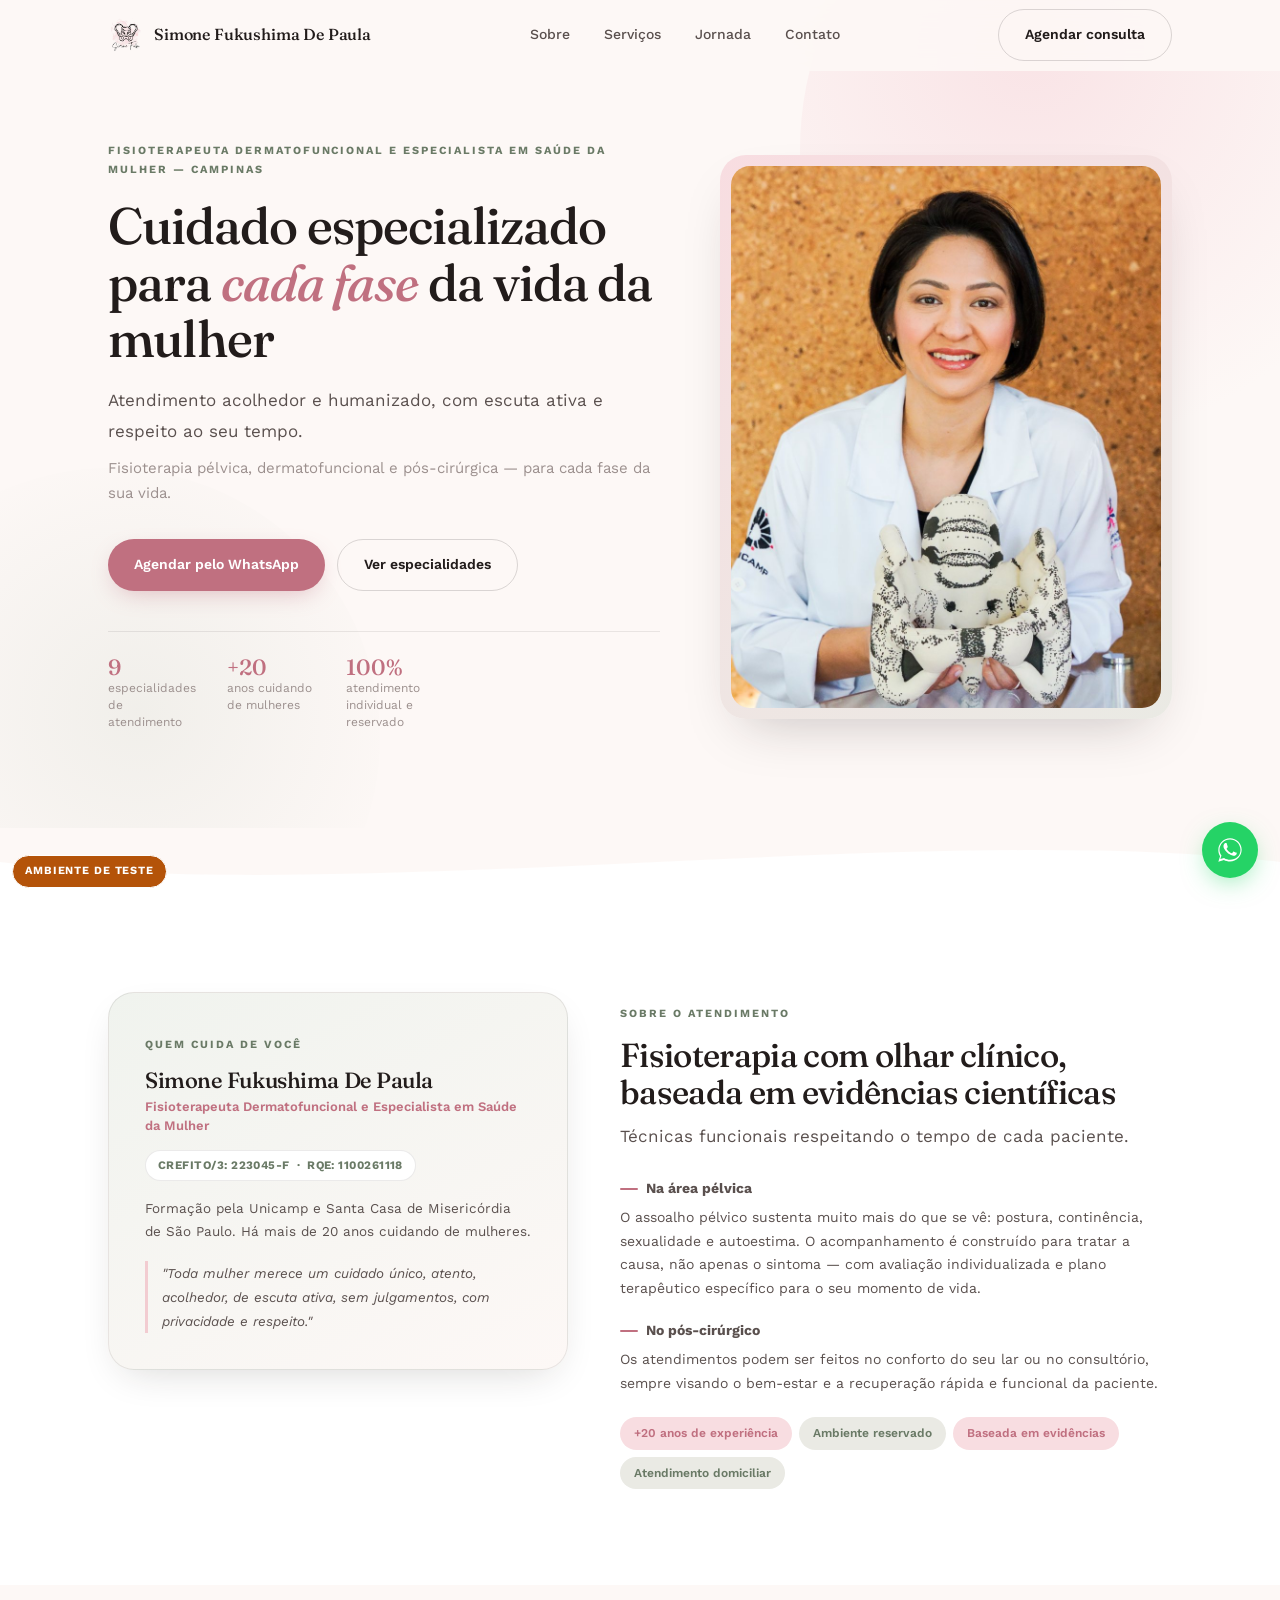
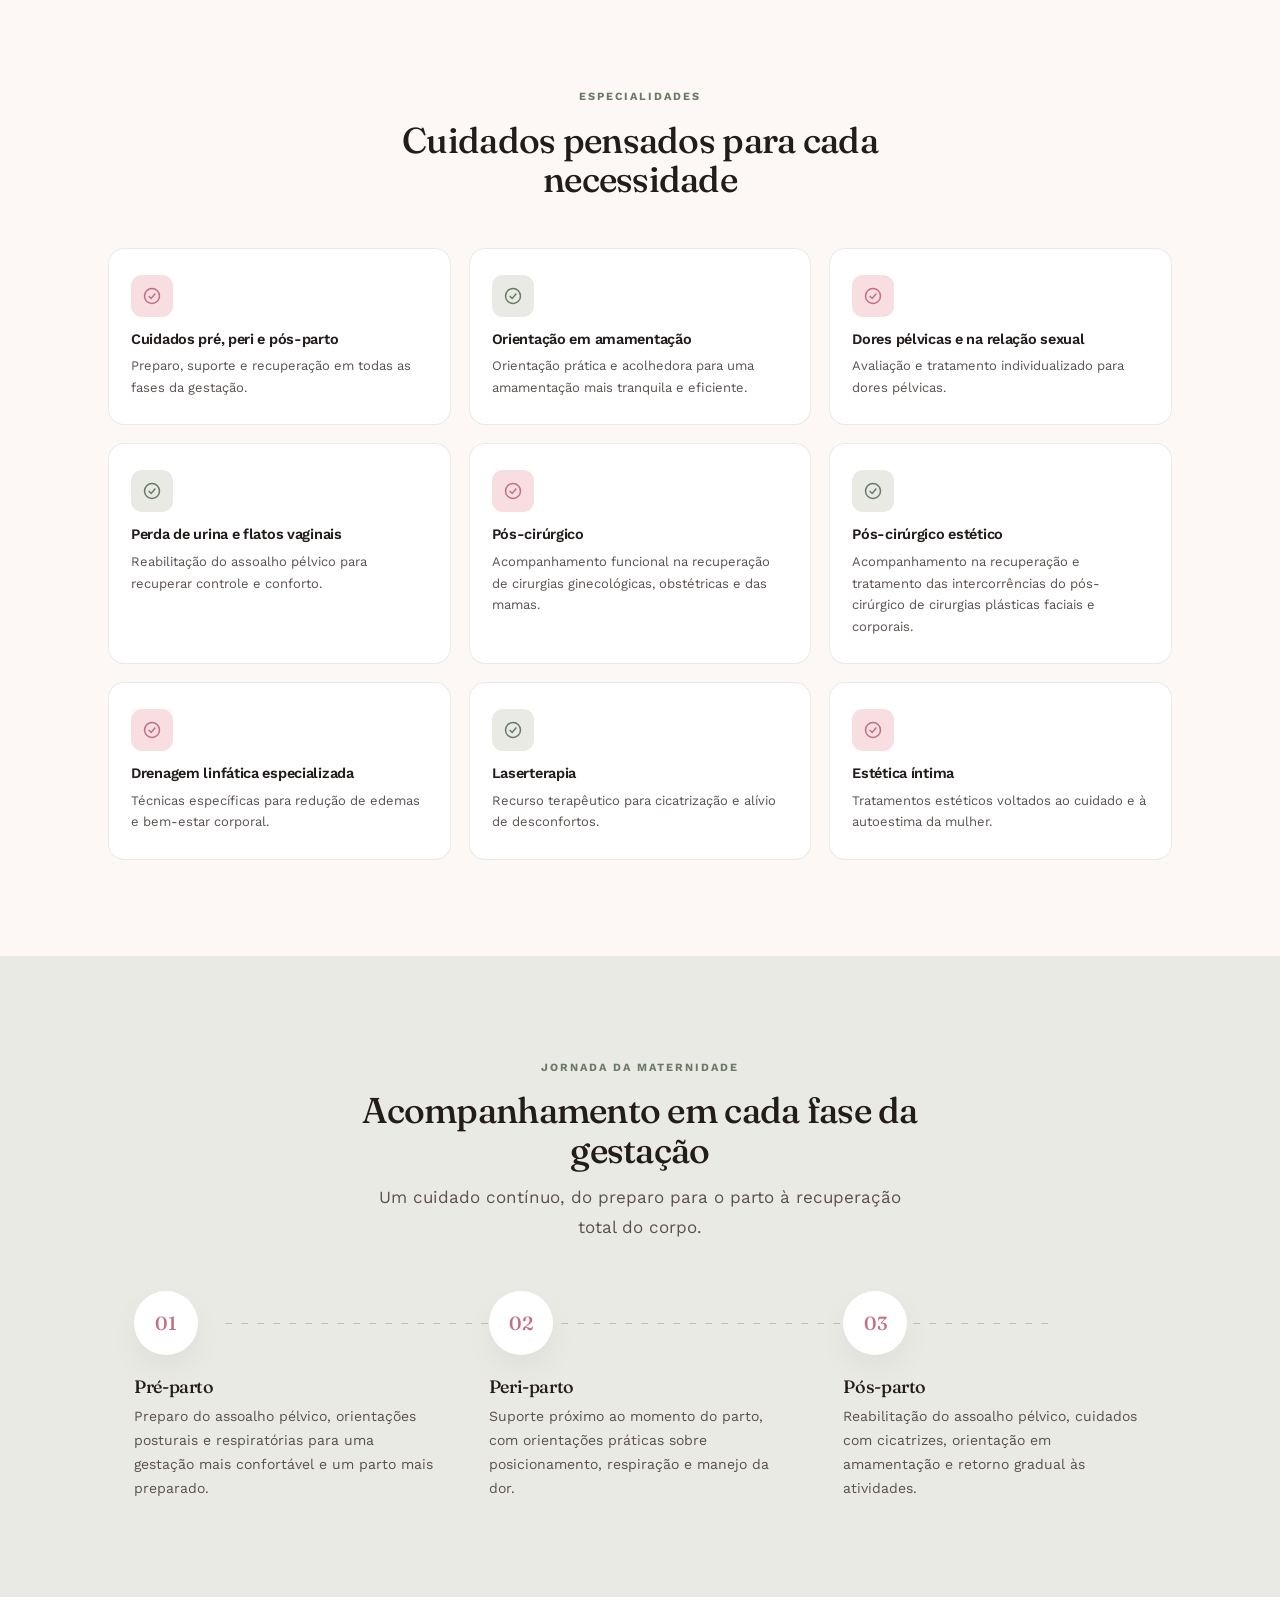
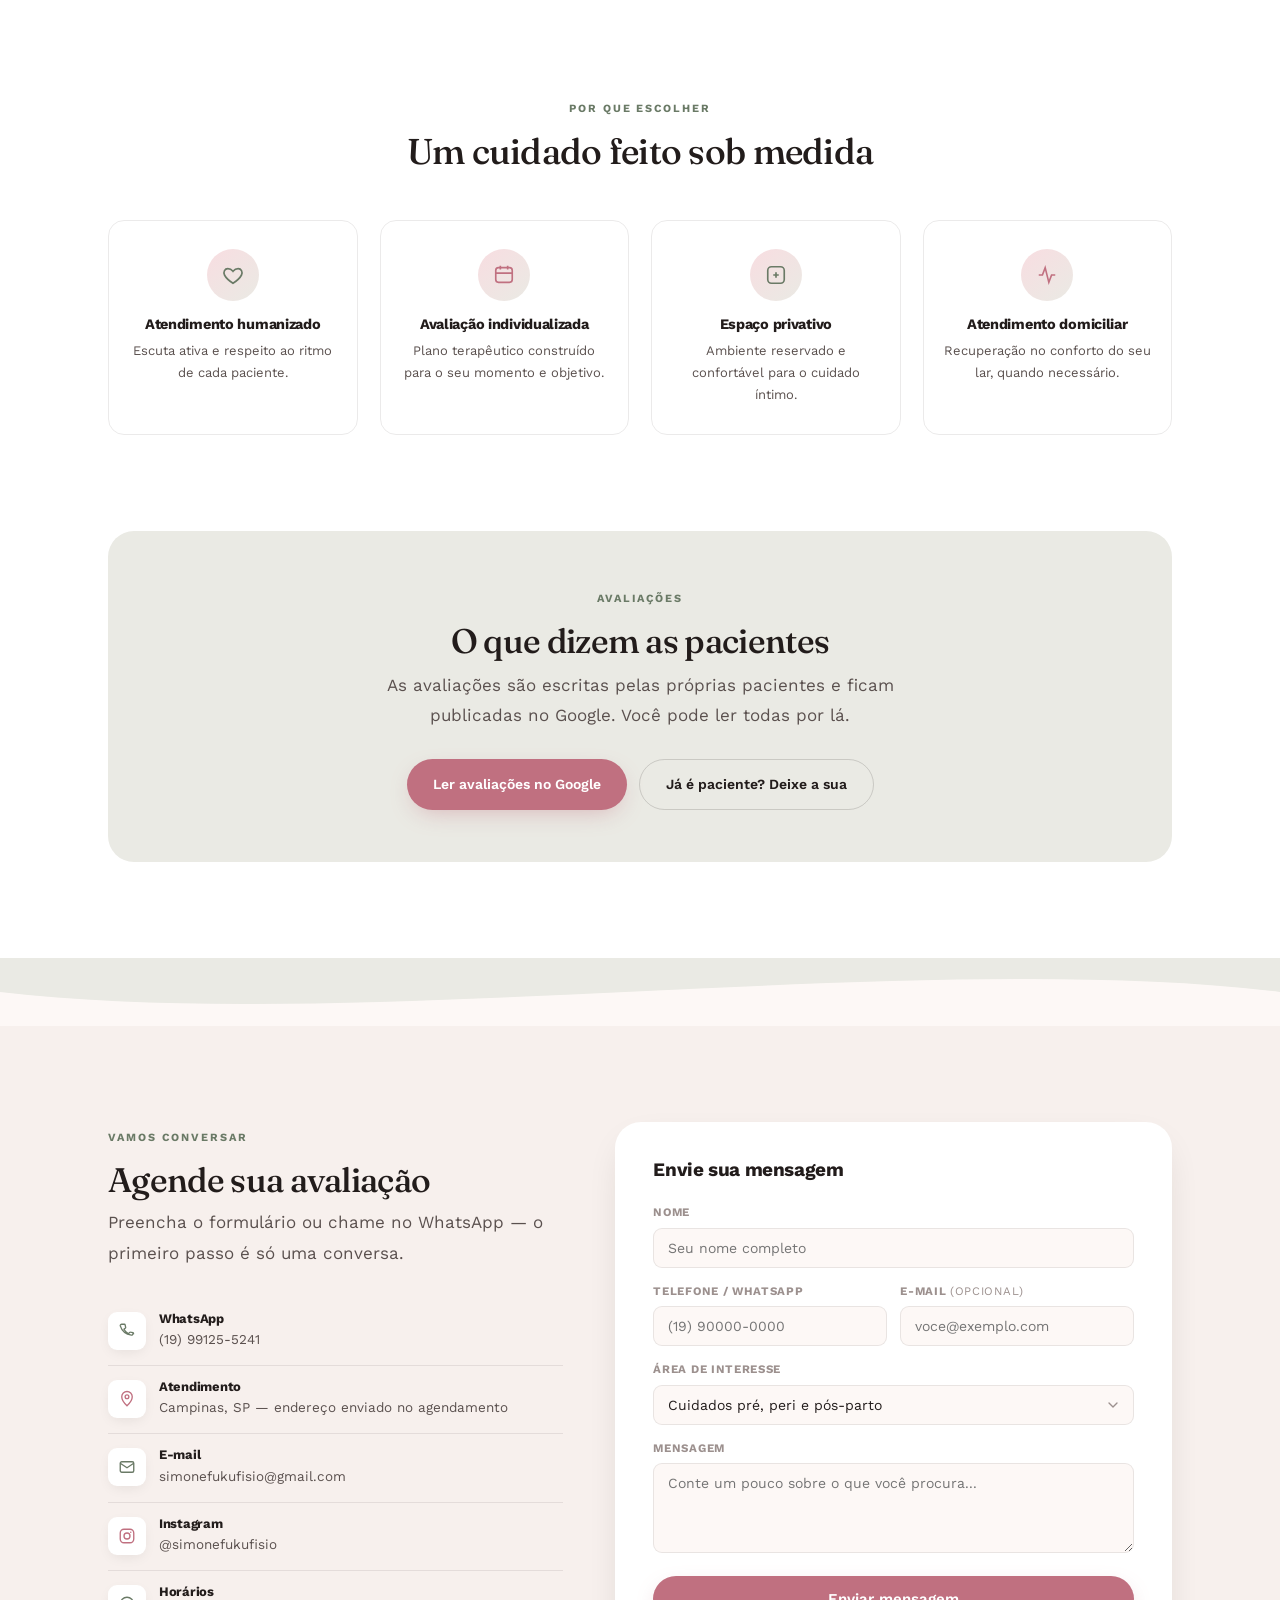
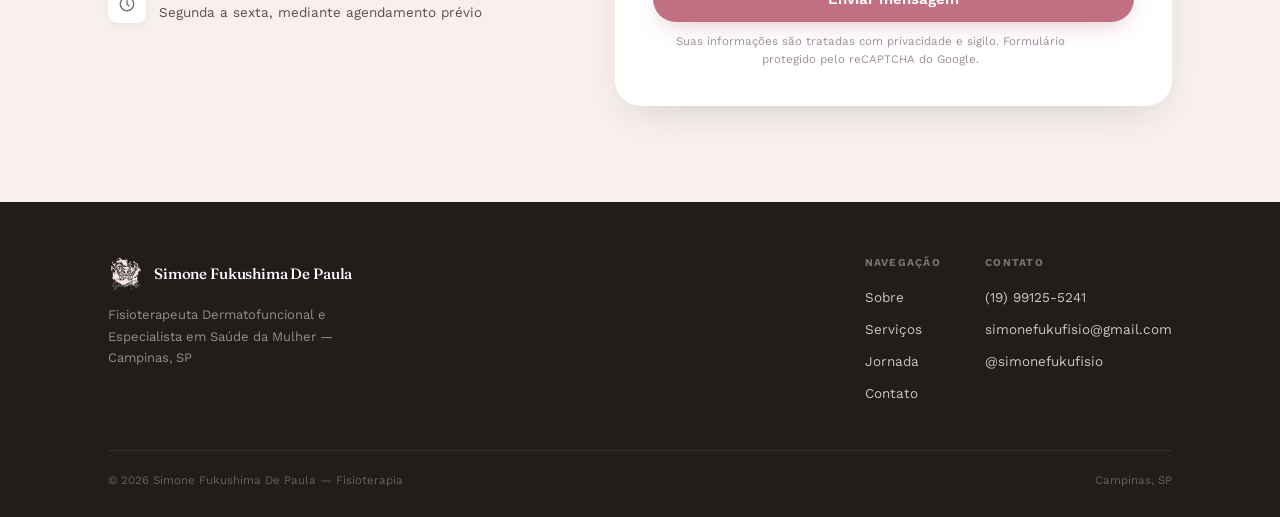
==== commit f85e4da6: "Merge pull request #5 from chcb1/formulario-antispam feat: reCAPTCHA, armadilha reforçada e campo de" ====
--- a/index.html
+++ b/index.html
@@ -178,15 +178,15 @@
       <h2>Cuidados pensados para cada necessidade</h2>
     </div>
     <div class="services-grid" id="sGrid">
-      <a class="sc" href="/pos-parto/"><div class="sc-icon r"><svg width="20" height="20" viewBox="0 0 24 24" fill="none" stroke="#c07080" stroke-width="1.8" aria-hidden="true"><circle cx="12" cy="12" r="9"/><path d="M8 12l3 3 5-6"/></svg></div><h3>Cuidados pré, peri e pós-parto</h3><p>Preparo, suporte e recuperação em todas as fases da gestação.</p><span class="sc-mais">Saiba mais</span></a>
-      <a class="sc" href="/amamentacao/"><div class="sc-icon g"><svg width="20" height="20" viewBox="0 0 24 24" fill="none" stroke="#6a7a66" stroke-width="1.8" aria-hidden="true"><circle cx="12" cy="12" r="9"/><path d="M8 12l3 3 5-6"/></svg></div><h3>Orientação em amamentação</h3><p>Orientação prática e acolhedora para uma amamentação mais tranquila e eficiente.</p><span class="sc-mais">Saiba mais</span></a>
-      <a class="sc" href="/fisioterapia-pelvica/"><div class="sc-icon r"><svg width="20" height="20" viewBox="0 0 24 24" fill="none" stroke="#c07080" stroke-width="1.8" aria-hidden="true"><circle cx="12" cy="12" r="9"/><path d="M8 12l3 3 5-6"/></svg></div><h3>Dores pélvicas e na relação sexual</h3><p>Avaliação e tratamento individualizado para dores pélvicas.</p><span class="sc-mais">Saiba mais</span></a>
-      <a class="sc" href="/incontinencia-urinaria/"><div class="sc-icon g"><svg width="20" height="20" viewBox="0 0 24 24" fill="none" stroke="#6a7a66" stroke-width="1.8" aria-hidden="true"><circle cx="12" cy="12" r="9"/><path d="M8 12l3 3 5-6"/></svg></div><h3>Perda de urina e flatos vaginais</h3><p>Reabilitação do assoalho pélvico para recuperar controle e conforto.</p><span class="sc-mais">Saiba mais</span></a>
-      <a class="sc" href="/pos-cirurgico/"><div class="sc-icon r"><svg width="20" height="20" viewBox="0 0 24 24" fill="none" stroke="#c07080" stroke-width="1.8" aria-hidden="true"><circle cx="12" cy="12" r="9"/><path d="M8 12l3 3 5-6"/></svg></div><h3>Pós-cirúrgico</h3><p>Acompanhamento funcional na recuperação de cirurgias ginecológicas, obstétricas e das mamas.</p><span class="sc-mais">Saiba mais</span></a>
-      <a class="sc" href="/pos-cirurgico-estetico/"><div class="sc-icon g"><svg width="20" height="20" viewBox="0 0 24 24" fill="none" stroke="#6a7a66" stroke-width="1.8" aria-hidden="true"><circle cx="12" cy="12" r="9"/><path d="M8 12l3 3 5-6"/></svg></div><h3>Pós-cirúrgico estético</h3><p>Acompanhamento na recuperação e tratamento das intercorrências do pós-cirúrgico de cirurgias plásticas faciais e corporais.</p><span class="sc-mais">Saiba mais</span></a>
-      <a class="sc" href="/drenagem-linfatica/"><div class="sc-icon r"><svg width="20" height="20" viewBox="0 0 24 24" fill="none" stroke="#c07080" stroke-width="1.8" aria-hidden="true"><circle cx="12" cy="12" r="9"/><path d="M8 12l3 3 5-6"/></svg></div><h3>Drenagem linfática especializada</h3><p>Técnicas específicas para redução de edemas e bem-estar corporal.</p><span class="sc-mais">Saiba mais</span></a>
-      <a class="sc" href="/laserterapia/"><div class="sc-icon g"><svg width="20" height="20" viewBox="0 0 24 24" fill="none" stroke="#6a7a66" stroke-width="1.8" aria-hidden="true"><circle cx="12" cy="12" r="9"/><path d="M8 12l3 3 5-6"/></svg></div><h3>Laserterapia</h3><p>Recurso terapêutico para cicatrização e alívio de desconfortos.</p><span class="sc-mais">Saiba mais</span></a>
-      <a class="sc" href="/estetica-intima/"><div class="sc-icon r"><svg width="20" height="20" viewBox="0 0 24 24" fill="none" stroke="#c07080" stroke-width="1.8" aria-hidden="true"><circle cx="12" cy="12" r="9"/><path d="M8 12l3 3 5-6"/></svg></div><h3>Estética íntima</h3><p>Tratamentos estéticos voltados ao cuidado e à autoestima da mulher.</p><span class="sc-mais">Saiba mais</span></a>
+      <div class="sc"><div class="sc-icon r"><svg width="20" height="20" viewBox="0 0 24 24" fill="none" stroke="#c07080" stroke-width="1.8" aria-hidden="true"><circle cx="12" cy="12" r="9"/><path d="M8 12l3 3 5-6"/></svg></div><h3>Cuidados pré, peri e pós-parto</h3><p>Preparo, suporte e recuperação em todas as fases da gestação.</p></div>
+      <div class="sc"><div class="sc-icon g"><svg width="20" height="20" viewBox="0 0 24 24" fill="none" stroke="#6a7a66" stroke-width="1.8" aria-hidden="true"><circle cx="12" cy="12" r="9"/><path d="M8 12l3 3 5-6"/></svg></div><h3>Orientação em amamentação</h3><p>Orientação prática e acolhedora para uma amamentação mais tranquila e eficiente.</p></div>
+      <div class="sc"><div class="sc-icon r"><svg width="20" height="20" viewBox="0 0 24 24" fill="none" stroke="#c07080" stroke-width="1.8" aria-hidden="true"><circle cx="12" cy="12" r="9"/><path d="M8 12l3 3 5-6"/></svg></div><h3>Dores pélvicas e na relação sexual</h3><p>Avaliação e tratamento individualizado para dores pélvicas.</p></div>
+      <div class="sc"><div class="sc-icon g"><svg width="20" height="20" viewBox="0 0 24 24" fill="none" stroke="#6a7a66" stroke-width="1.8" aria-hidden="true"><circle cx="12" cy="12" r="9"/><path d="M8 12l3 3 5-6"/></svg></div><h3>Perda de urina e flatos vaginais</h3><p>Reabilitação do assoalho pélvico para recuperar controle e conforto.</p></div>
+      <div class="sc"><div class="sc-icon r"><svg width="20" height="20" viewBox="0 0 24 24" fill="none" stroke="#c07080" stroke-width="1.8" aria-hidden="true"><circle cx="12" cy="12" r="9"/><path d="M8 12l3 3 5-6"/></svg></div><h3>Pós-cirúrgico</h3><p>Acompanhamento funcional na recuperação de cirurgias ginecológicas, obstétricas e das mamas.</p></div>
+      <div class="sc"><div class="sc-icon g"><svg width="20" height="20" viewBox="0 0 24 24" fill="none" stroke="#6a7a66" stroke-width="1.8" aria-hidden="true"><circle cx="12" cy="12" r="9"/><path d="M8 12l3 3 5-6"/></svg></div><h3>Pós-cirúrgico estético</h3><p>Acompanhamento na recuperação e tratamento das intercorrências do pós-cirúrgico de cirurgias plásticas faciais e corporais.</p></div>
+      <div class="sc"><div class="sc-icon r"><svg width="20" height="20" viewBox="0 0 24 24" fill="none" stroke="#c07080" stroke-width="1.8" aria-hidden="true"><circle cx="12" cy="12" r="9"/><path d="M8 12l3 3 5-6"/></svg></div><h3>Drenagem linfática especializada</h3><p>Técnicas específicas para redução de edemas e bem-estar corporal.</p></div>
+      <div class="sc"><div class="sc-icon g"><svg width="20" height="20" viewBox="0 0 24 24" fill="none" stroke="#6a7a66" stroke-width="1.8" aria-hidden="true"><circle cx="12" cy="12" r="9"/><path d="M8 12l3 3 5-6"/></svg></div><h3>Laserterapia</h3><p>Recurso terapêutico para cicatrização e alívio de desconfortos.</p></div>
+      <div class="sc"><div class="sc-icon r"><svg width="20" height="20" viewBox="0 0 24 24" fill="none" stroke="#c07080" stroke-width="1.8" aria-hidden="true"><circle cx="12" cy="12" r="9"/><path d="M8 12l3 3 5-6"/></svg></div><h3>Estética íntima</h3><p>Tratamentos estéticos voltados ao cuidado e à autoestima da mulher.</p></div>
     </div>
   </div>
 </section>
@@ -251,7 +251,6 @@
   </div>
 </section>
 
-<!-- AVALIAÇÕES NO GOOGLE -->
 <section class="avaliacoes" id="avaliacoes">
   <div class="container">
     <div class="avaliacoes-caixa">
@@ -265,7 +264,6 @@
     </div>
   </div>
 </section>
-
 <div class="wave wave-flip">
   <svg viewBox="0 0 1440 68" preserveAspectRatio="none"><path d="M0,34 C400,78 1040,-8 1440,34 L1440,68 L0,68 Z" fill="#eaeae4"/></svg>
 </div>
@@ -302,18 +300,23 @@
 
     <div class="form-card">
       <h3>Envie sua mensagem</h3>
-      <form id="contactForm" name="contato" method="POST" data-netlify="true" data-netlify-honeypot="bot-field">
+      <form id="contactForm" name="contato" method="POST" data-netlify="true" data-netlify-honeypot="bot-field" data-netlify-recaptcha="true">
         <input type="hidden" name="form-name" value="contato">
-        <input type="hidden" name="bot-field">
+        <!-- Armadilha para robôs: campo invisível para pessoas. Se vier preenchido, o Netlify descarta a mensagem -->
+        <p class="campo-oculto" aria-hidden="true"><label>Não preencha este campo: <input name="bot-field" tabindex="-1" autocomplete="off"></label></p>
         <input type="hidden" name="subject" id="emailSubject" value="Nova mensagem pelo site">
+        <div class="field">
+          <label for="nome">Nome</label>
+          <input type="text" id="nome" name="nome" required autocomplete="name" placeholder="Seu nome completo">
+        </div>
         <div class="form-row">
           <div class="field">
-            <label for="nome">Nome</label>
-            <input type="text" id="nome" name="nome" required placeholder="Seu nome completo">
+            <label for="telefone">Telefone / WhatsApp</label>
+            <input type="tel" id="telefone" name="telefone" required autocomplete="tel" placeholder="(19) 90000-0000">
           </div>
           <div class="field">
-            <label for="telefone">Telefone / WhatsApp</label>
-            <input type="tel" id="telefone" name="telefone" required placeholder="(19) 90000-0000">
+            <label for="email">E-mail <span class="opcional">(opcional)</span></label>
+            <input type="email" id="email" name="email" autocomplete="email" placeholder="voce@exemplo.com">
           </div>
         </div>
         <div class="field">
@@ -335,8 +338,11 @@
           <label for="mensagem">Mensagem</label>
           <textarea id="mensagem" name="mensagem" placeholder="Conte um pouco sobre o que você procura..."></textarea>
         </div>
+        <!-- Verificação "Não sou um robô" (reCAPTCHA do Google), inserida e validada pelo Netlify na publicação -->
+        <div class="form-captcha" data-netlify-recaptcha="true"></div>
+        <p class="form-erro" id="formErro" role="alert" hidden></p>
         <button type="submit" class="btn btn-primary btn-block">Enviar mensagem</button>
-        <p class="form-note">Suas informações são tratadas com privacidade e sigilo.</p>
+        <p class="form-note">Suas informações são tratadas com privacidade e sigilo. Formulário protegido pelo reCAPTCHA do Google.</p>
       </form>
     </div>
   </div>
@@ -362,18 +368,6 @@
           <a href="/#contato">Contato</a>
         </div>
         <div>
-          <h5>Atendimentos</h5>
-          <a href="/fisioterapia-pelvica/">Fisioterapia pélvica</a>
-          <a href="/incontinencia-urinaria/">Incontinência urinária</a>
-          <a href="/pos-parto/">Pós-parto</a>
-          <a href="/amamentacao/">Amamentação</a>
-          <a href="/pos-cirurgico/">Pós-operatório ginecológico e de mama</a>
-          <a href="/pos-cirurgico-estetico/">Pós-operatório de cirurgia plástica</a>
-          <a href="/drenagem-linfatica/">Drenagem linfática</a>
-          <a href="/laserterapia/">Laserterapia</a>
-          <a href="/estetica-intima/">Estética íntima</a>
-        </div>
-        <div>
           <h5>Contato</h5>
           <a href="#" id="footerWaLink" target="_blank" rel="noopener">(19) 99125-5241</a>
           <a href="mailto:simonefukufisio@gmail.com">simonefukufisio@gmail.com</a>
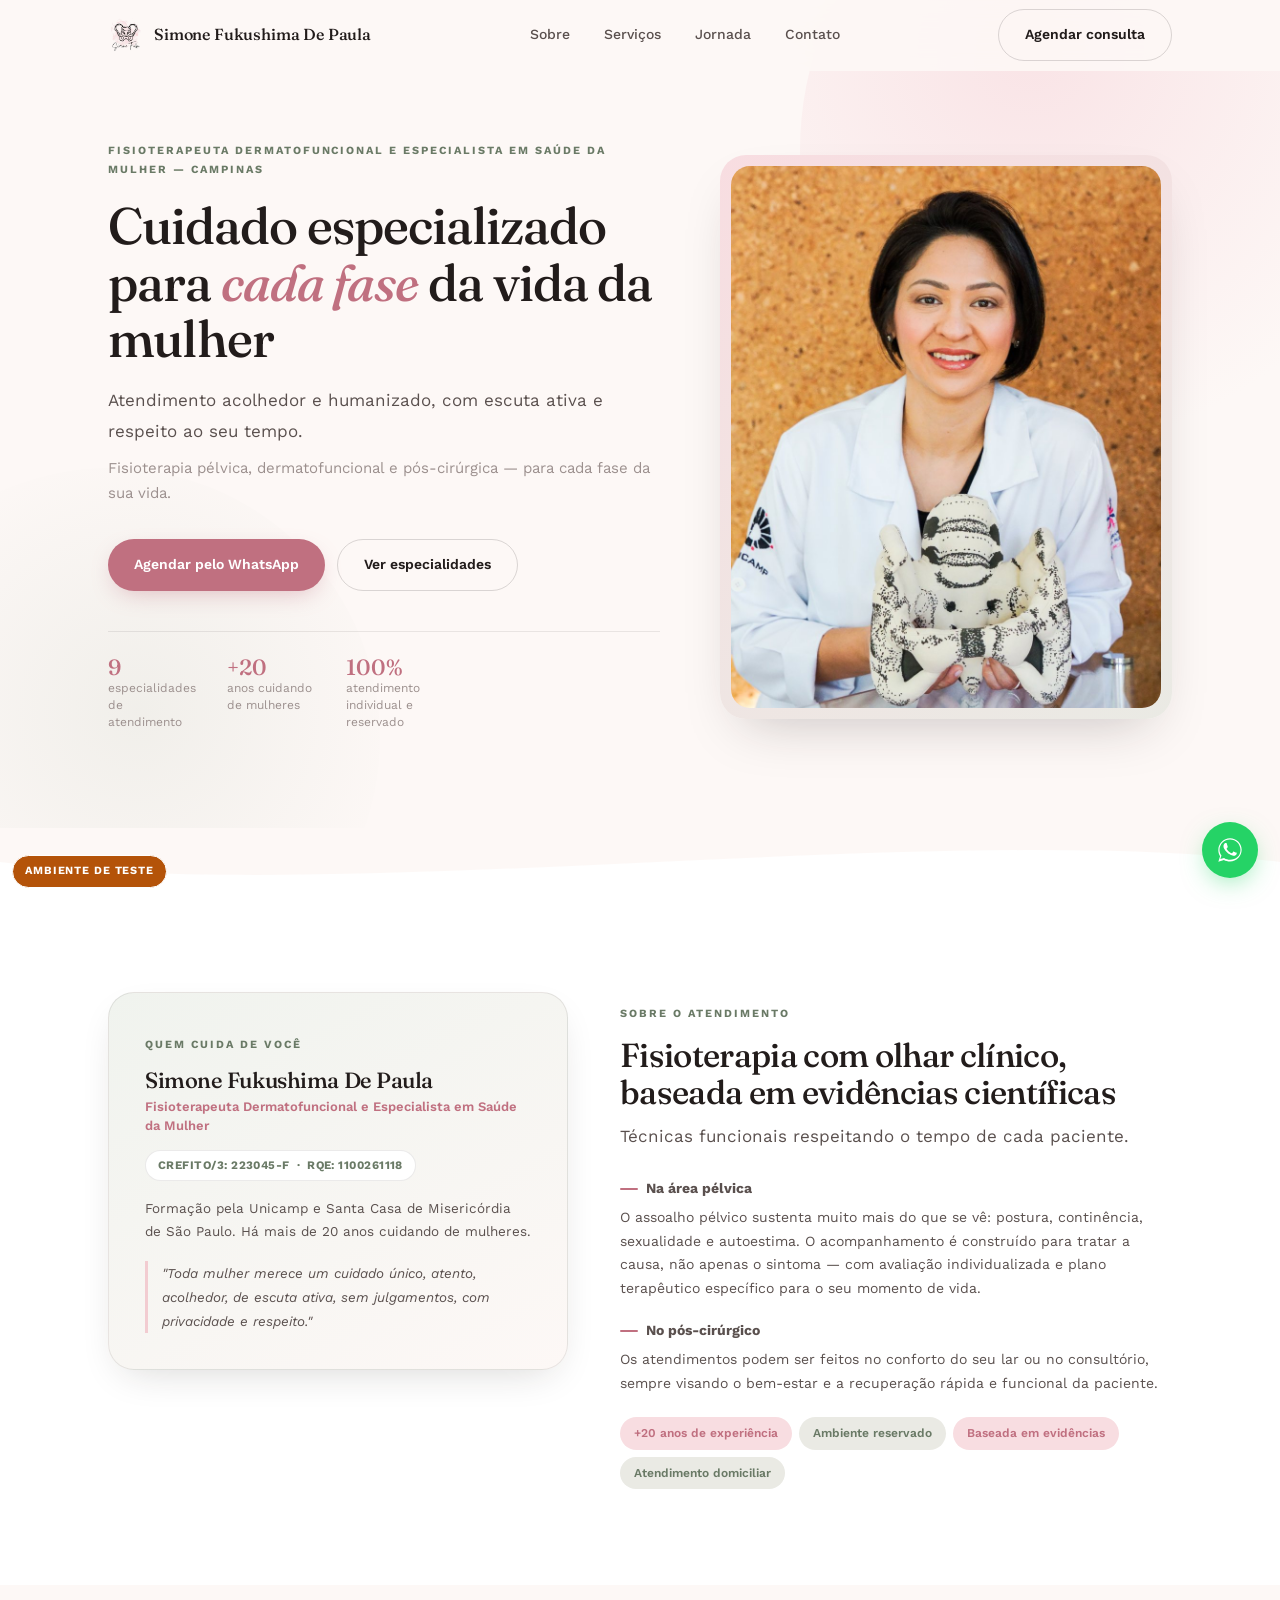
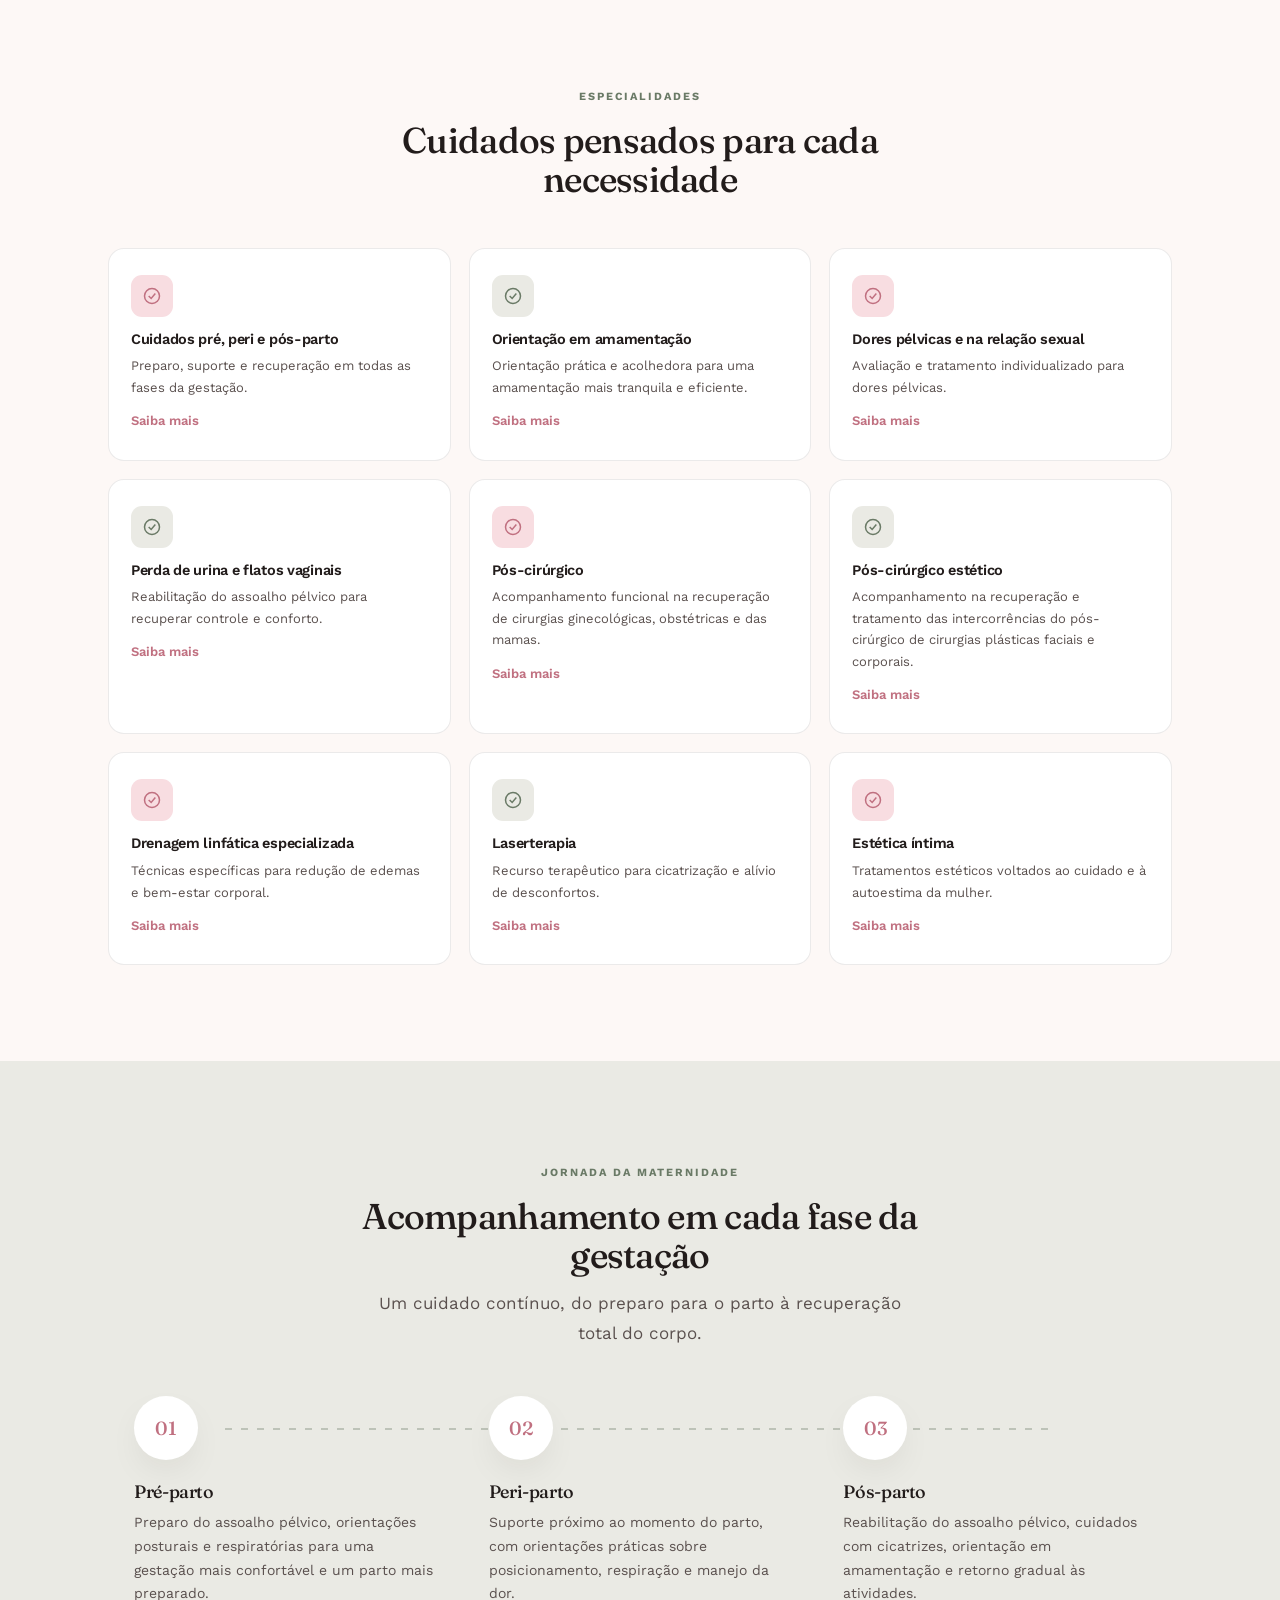
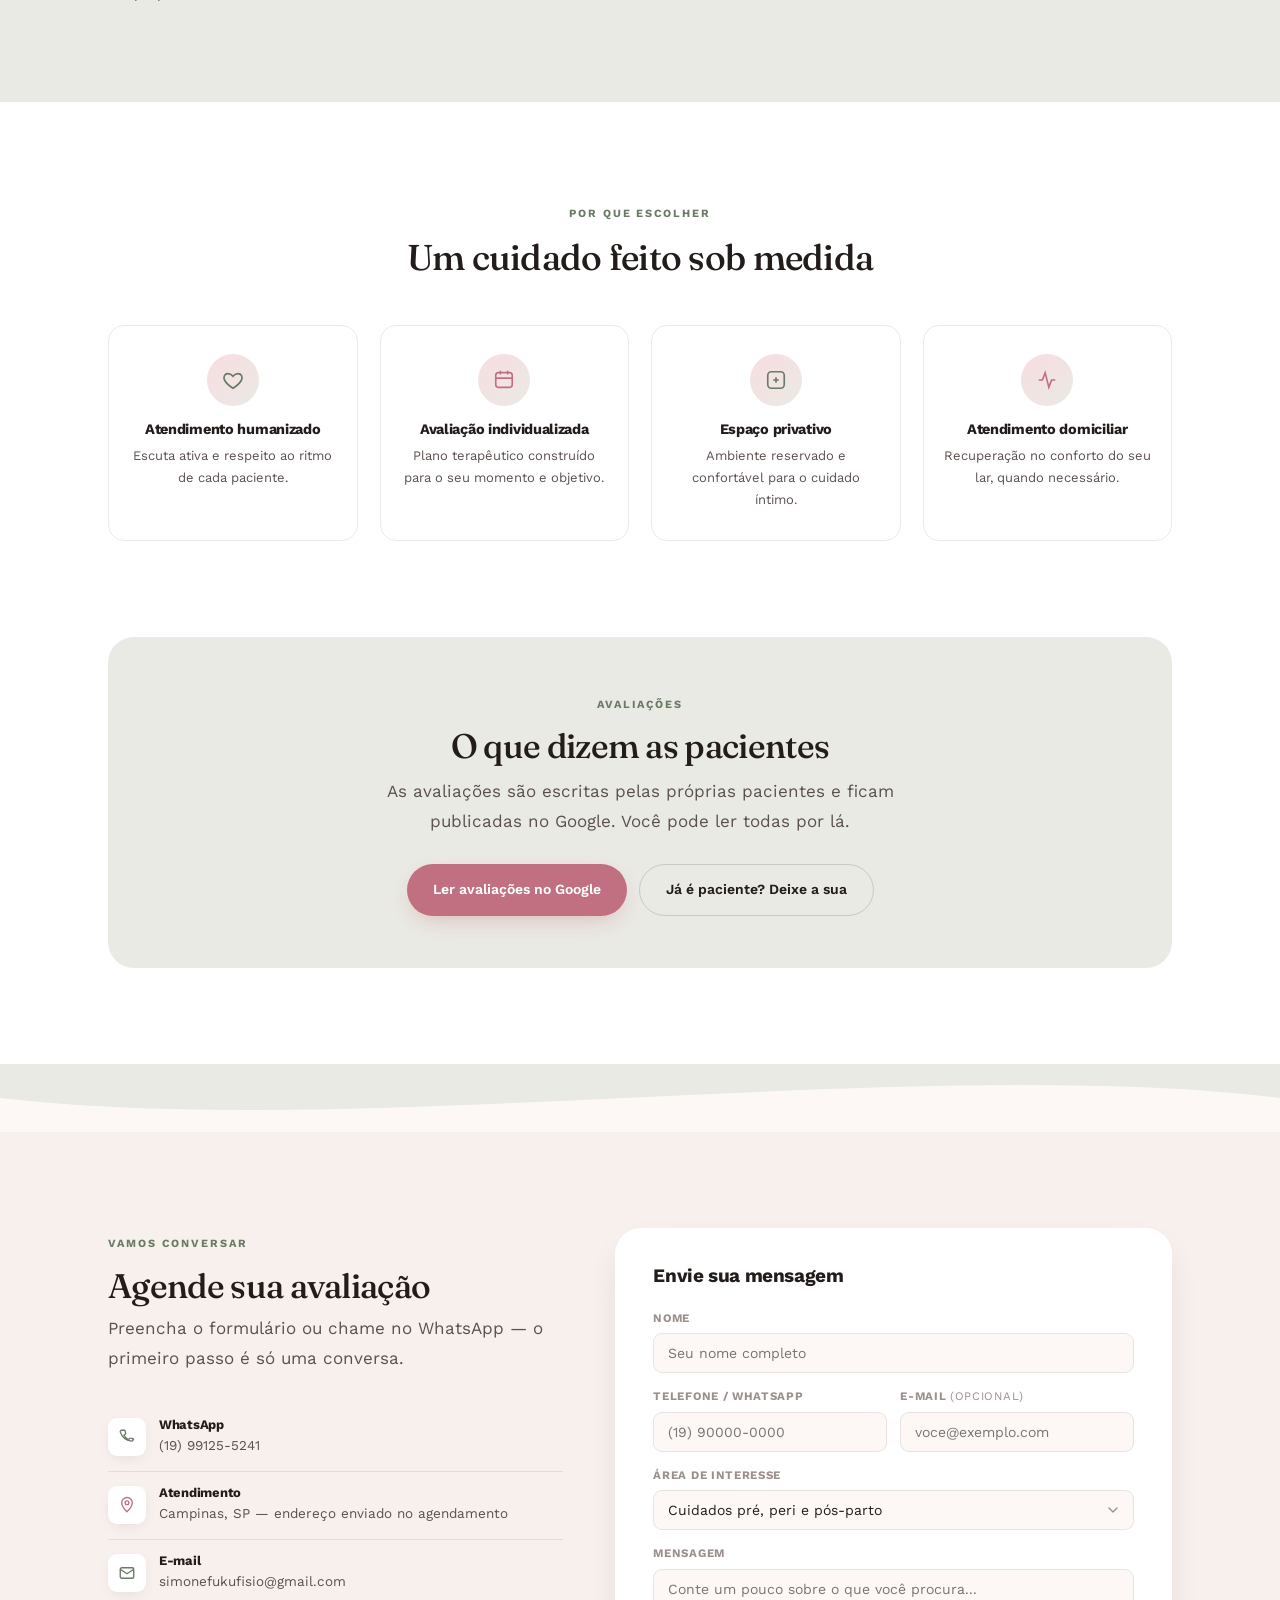
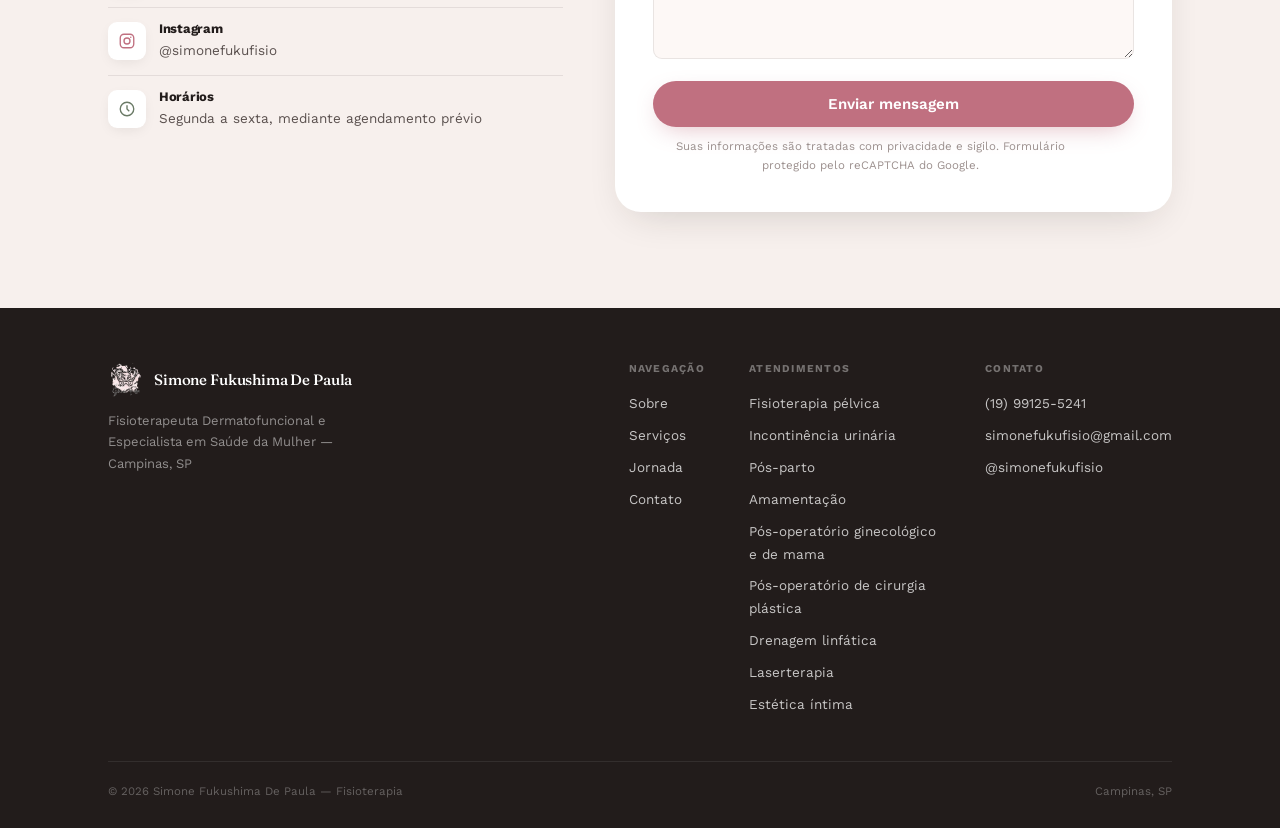
==== commit 1b1cd4b2: "merge: main (formulário anti-spam) nas páginas de serviço Co-Authored-By: Claude Opus 5.5 <noreply@a" ====
--- a/index.html
+++ b/index.html
@@ -178,15 +178,15 @@
       <h2>Cuidados pensados para cada necessidade</h2>
     </div>
     <div class="services-grid" id="sGrid">
-      <div class="sc"><div class="sc-icon r"><svg width="20" height="20" viewBox="0 0 24 24" fill="none" stroke="#c07080" stroke-width="1.8" aria-hidden="true"><circle cx="12" cy="12" r="9"/><path d="M8 12l3 3 5-6"/></svg></div><h3>Cuidados pré, peri e pós-parto</h3><p>Preparo, suporte e recuperação em todas as fases da gestação.</p></div>
-      <div class="sc"><div class="sc-icon g"><svg width="20" height="20" viewBox="0 0 24 24" fill="none" stroke="#6a7a66" stroke-width="1.8" aria-hidden="true"><circle cx="12" cy="12" r="9"/><path d="M8 12l3 3 5-6"/></svg></div><h3>Orientação em amamentação</h3><p>Orientação prática e acolhedora para uma amamentação mais tranquila e eficiente.</p></div>
-      <div class="sc"><div class="sc-icon r"><svg width="20" height="20" viewBox="0 0 24 24" fill="none" stroke="#c07080" stroke-width="1.8" aria-hidden="true"><circle cx="12" cy="12" r="9"/><path d="M8 12l3 3 5-6"/></svg></div><h3>Dores pélvicas e na relação sexual</h3><p>Avaliação e tratamento individualizado para dores pélvicas.</p></div>
-      <div class="sc"><div class="sc-icon g"><svg width="20" height="20" viewBox="0 0 24 24" fill="none" stroke="#6a7a66" stroke-width="1.8" aria-hidden="true"><circle cx="12" cy="12" r="9"/><path d="M8 12l3 3 5-6"/></svg></div><h3>Perda de urina e flatos vaginais</h3><p>Reabilitação do assoalho pélvico para recuperar controle e conforto.</p></div>
-      <div class="sc"><div class="sc-icon r"><svg width="20" height="20" viewBox="0 0 24 24" fill="none" stroke="#c07080" stroke-width="1.8" aria-hidden="true"><circle cx="12" cy="12" r="9"/><path d="M8 12l3 3 5-6"/></svg></div><h3>Pós-cirúrgico</h3><p>Acompanhamento funcional na recuperação de cirurgias ginecológicas, obstétricas e das mamas.</p></div>
-      <div class="sc"><div class="sc-icon g"><svg width="20" height="20" viewBox="0 0 24 24" fill="none" stroke="#6a7a66" stroke-width="1.8" aria-hidden="true"><circle cx="12" cy="12" r="9"/><path d="M8 12l3 3 5-6"/></svg></div><h3>Pós-cirúrgico estético</h3><p>Acompanhamento na recuperação e tratamento das intercorrências do pós-cirúrgico de cirurgias plásticas faciais e corporais.</p></div>
-      <div class="sc"><div class="sc-icon r"><svg width="20" height="20" viewBox="0 0 24 24" fill="none" stroke="#c07080" stroke-width="1.8" aria-hidden="true"><circle cx="12" cy="12" r="9"/><path d="M8 12l3 3 5-6"/></svg></div><h3>Drenagem linfática especializada</h3><p>Técnicas específicas para redução de edemas e bem-estar corporal.</p></div>
-      <div class="sc"><div class="sc-icon g"><svg width="20" height="20" viewBox="0 0 24 24" fill="none" stroke="#6a7a66" stroke-width="1.8" aria-hidden="true"><circle cx="12" cy="12" r="9"/><path d="M8 12l3 3 5-6"/></svg></div><h3>Laserterapia</h3><p>Recurso terapêutico para cicatrização e alívio de desconfortos.</p></div>
-      <div class="sc"><div class="sc-icon r"><svg width="20" height="20" viewBox="0 0 24 24" fill="none" stroke="#c07080" stroke-width="1.8" aria-hidden="true"><circle cx="12" cy="12" r="9"/><path d="M8 12l3 3 5-6"/></svg></div><h3>Estética íntima</h3><p>Tratamentos estéticos voltados ao cuidado e à autoestima da mulher.</p></div>
+      <a class="sc" href="/pos-parto/"><div class="sc-icon r"><svg width="20" height="20" viewBox="0 0 24 24" fill="none" stroke="#c07080" stroke-width="1.8" aria-hidden="true"><circle cx="12" cy="12" r="9"/><path d="M8 12l3 3 5-6"/></svg></div><h3>Cuidados pré, peri e pós-parto</h3><p>Preparo, suporte e recuperação em todas as fases da gestação.</p><span class="sc-mais">Saiba mais</span></a>
+      <a class="sc" href="/amamentacao/"><div class="sc-icon g"><svg width="20" height="20" viewBox="0 0 24 24" fill="none" stroke="#6a7a66" stroke-width="1.8" aria-hidden="true"><circle cx="12" cy="12" r="9"/><path d="M8 12l3 3 5-6"/></svg></div><h3>Orientação em amamentação</h3><p>Orientação prática e acolhedora para uma amamentação mais tranquila e eficiente.</p><span class="sc-mais">Saiba mais</span></a>
+      <a class="sc" href="/fisioterapia-pelvica/"><div class="sc-icon r"><svg width="20" height="20" viewBox="0 0 24 24" fill="none" stroke="#c07080" stroke-width="1.8" aria-hidden="true"><circle cx="12" cy="12" r="9"/><path d="M8 12l3 3 5-6"/></svg></div><h3>Dores pélvicas e na relação sexual</h3><p>Avaliação e tratamento individualizado para dores pélvicas.</p><span class="sc-mais">Saiba mais</span></a>
+      <a class="sc" href="/incontinencia-urinaria/"><div class="sc-icon g"><svg width="20" height="20" viewBox="0 0 24 24" fill="none" stroke="#6a7a66" stroke-width="1.8" aria-hidden="true"><circle cx="12" cy="12" r="9"/><path d="M8 12l3 3 5-6"/></svg></div><h3>Perda de urina e flatos vaginais</h3><p>Reabilitação do assoalho pélvico para recuperar controle e conforto.</p><span class="sc-mais">Saiba mais</span></a>
+      <a class="sc" href="/pos-cirurgico/"><div class="sc-icon r"><svg width="20" height="20" viewBox="0 0 24 24" fill="none" stroke="#c07080" stroke-width="1.8" aria-hidden="true"><circle cx="12" cy="12" r="9"/><path d="M8 12l3 3 5-6"/></svg></div><h3>Pós-cirúrgico</h3><p>Acompanhamento funcional na recuperação de cirurgias ginecológicas, obstétricas e das mamas.</p><span class="sc-mais">Saiba mais</span></a>
+      <a class="sc" href="/pos-cirurgico-estetico/"><div class="sc-icon g"><svg width="20" height="20" viewBox="0 0 24 24" fill="none" stroke="#6a7a66" stroke-width="1.8" aria-hidden="true"><circle cx="12" cy="12" r="9"/><path d="M8 12l3 3 5-6"/></svg></div><h3>Pós-cirúrgico estético</h3><p>Acompanhamento na recuperação e tratamento das intercorrências do pós-cirúrgico de cirurgias plásticas faciais e corporais.</p><span class="sc-mais">Saiba mais</span></a>
+      <a class="sc" href="/drenagem-linfatica/"><div class="sc-icon r"><svg width="20" height="20" viewBox="0 0 24 24" fill="none" stroke="#c07080" stroke-width="1.8" aria-hidden="true"><circle cx="12" cy="12" r="9"/><path d="M8 12l3 3 5-6"/></svg></div><h3>Drenagem linfática especializada</h3><p>Técnicas específicas para redução de edemas e bem-estar corporal.</p><span class="sc-mais">Saiba mais</span></a>
+      <a class="sc" href="/laserterapia/"><div class="sc-icon g"><svg width="20" height="20" viewBox="0 0 24 24" fill="none" stroke="#6a7a66" stroke-width="1.8" aria-hidden="true"><circle cx="12" cy="12" r="9"/><path d="M8 12l3 3 5-6"/></svg></div><h3>Laserterapia</h3><p>Recurso terapêutico para cicatrização e alívio de desconfortos.</p><span class="sc-mais">Saiba mais</span></a>
+      <a class="sc" href="/estetica-intima/"><div class="sc-icon r"><svg width="20" height="20" viewBox="0 0 24 24" fill="none" stroke="#c07080" stroke-width="1.8" aria-hidden="true"><circle cx="12" cy="12" r="9"/><path d="M8 12l3 3 5-6"/></svg></div><h3>Estética íntima</h3><p>Tratamentos estéticos voltados ao cuidado e à autoestima da mulher.</p><span class="sc-mais">Saiba mais</span></a>
     </div>
   </div>
 </section>
@@ -251,6 +251,7 @@
   </div>
 </section>
 
+<!-- AVALIAÇÕES NO GOOGLE -->
 <section class="avaliacoes" id="avaliacoes">
   <div class="container">
     <div class="avaliacoes-caixa">
@@ -264,6 +265,7 @@
     </div>
   </div>
 </section>
+
 <div class="wave wave-flip">
   <svg viewBox="0 0 1440 68" preserveAspectRatio="none"><path d="M0,34 C400,78 1040,-8 1440,34 L1440,68 L0,68 Z" fill="#eaeae4"/></svg>
 </div>
@@ -368,6 +370,18 @@
           <a href="/#contato">Contato</a>
         </div>
         <div>
+          <h5>Atendimentos</h5>
+          <a href="/fisioterapia-pelvica/">Fisioterapia pélvica</a>
+          <a href="/incontinencia-urinaria/">Incontinência urinária</a>
+          <a href="/pos-parto/">Pós-parto</a>
+          <a href="/amamentacao/">Amamentação</a>
+          <a href="/pos-cirurgico/">Pós-operatório ginecológico e de mama</a>
+          <a href="/pos-cirurgico-estetico/">Pós-operatório de cirurgia plástica</a>
+          <a href="/drenagem-linfatica/">Drenagem linfática</a>
+          <a href="/laserterapia/">Laserterapia</a>
+          <a href="/estetica-intima/">Estética íntima</a>
+        </div>
+        <div>
           <h5>Contato</h5>
           <a href="#" id="footerWaLink" target="_blank" rel="noopener">(19) 99125-5241</a>
           <a href="mailto:simonefukufisio@gmail.com">simonefukufisio@gmail.com</a>
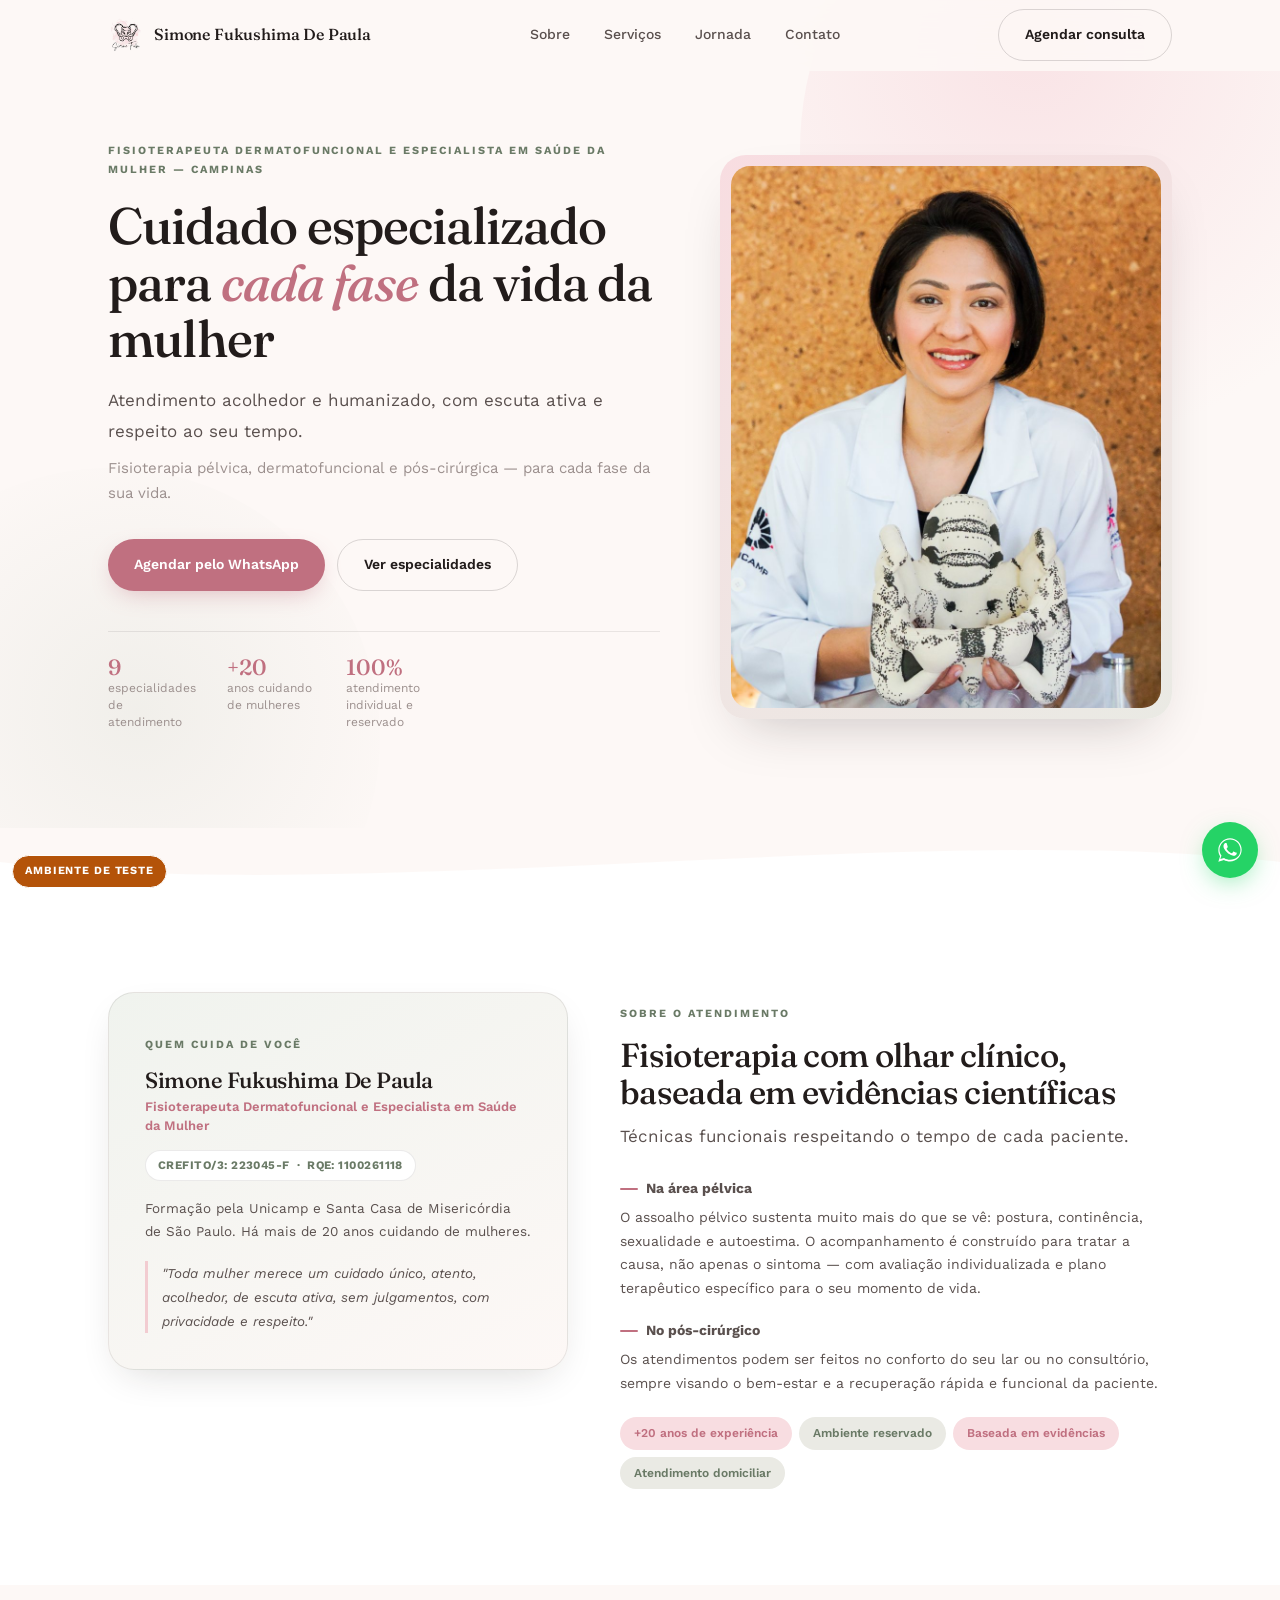
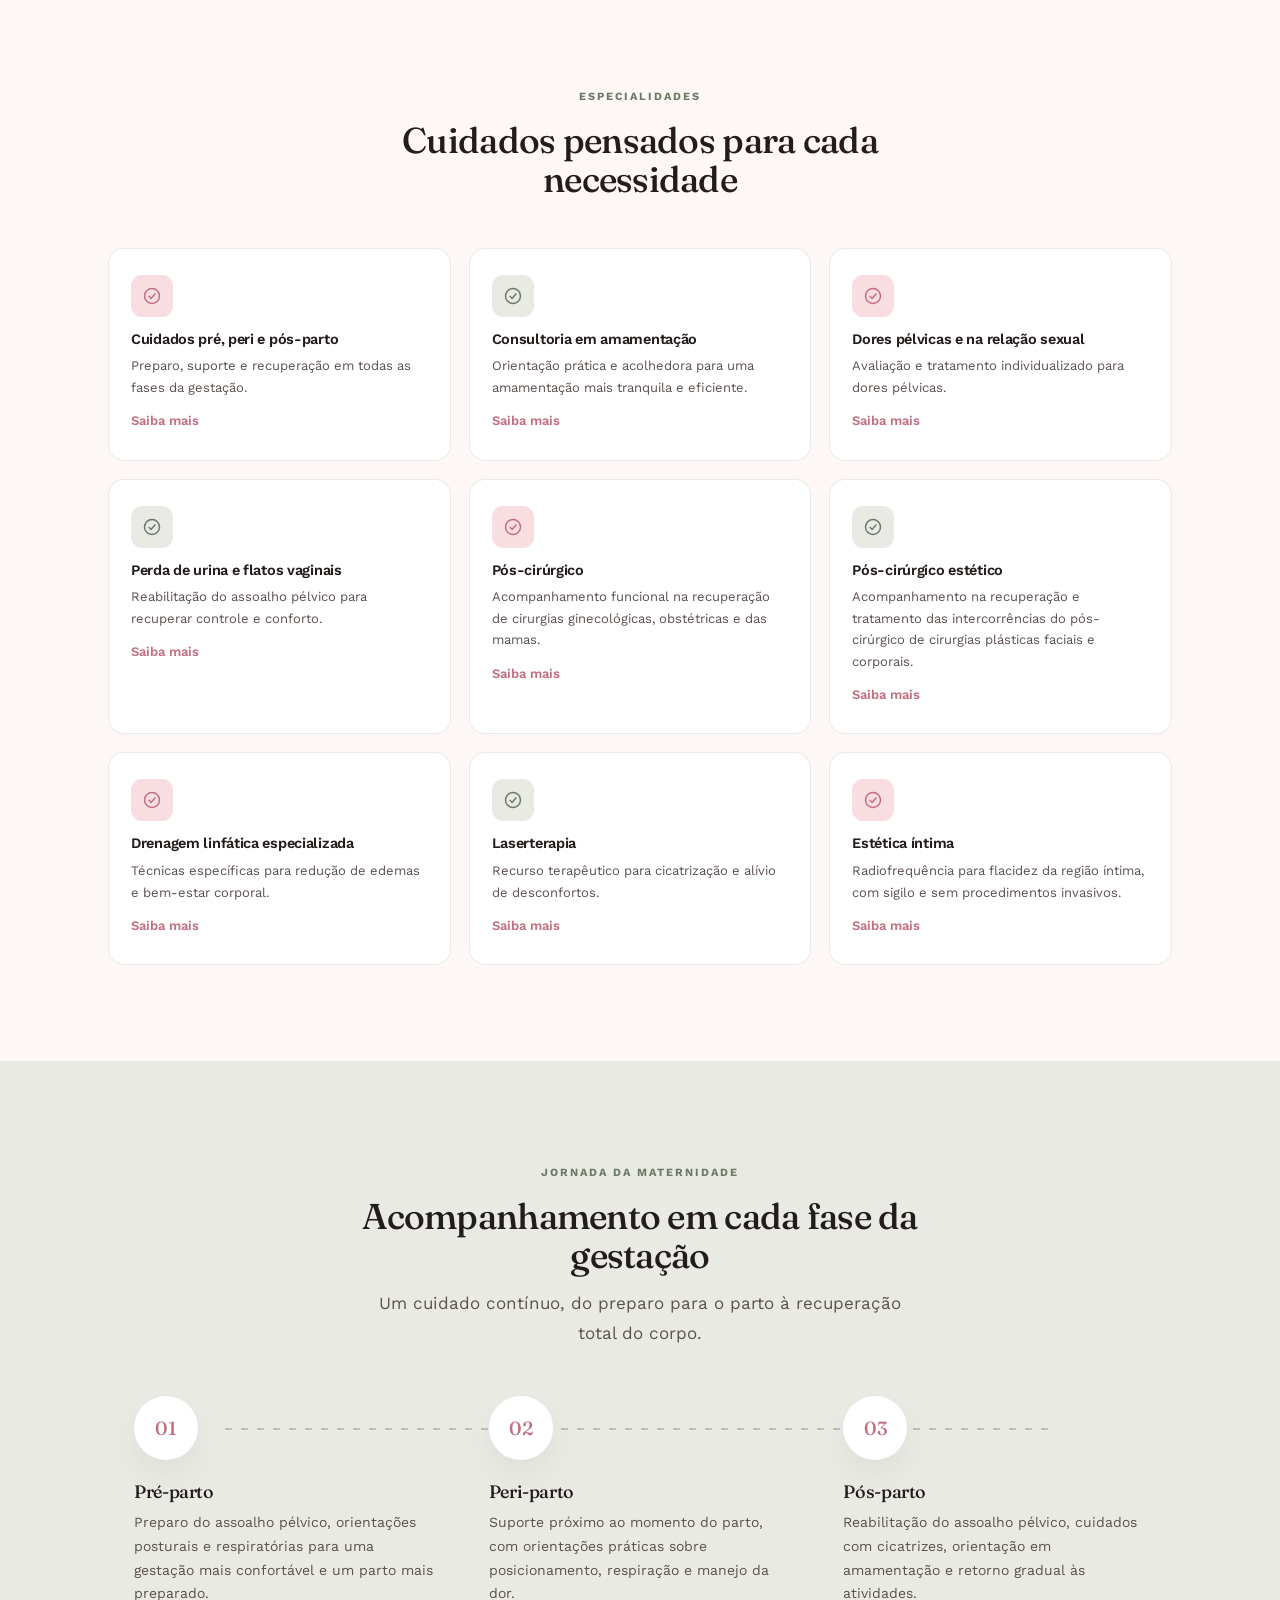
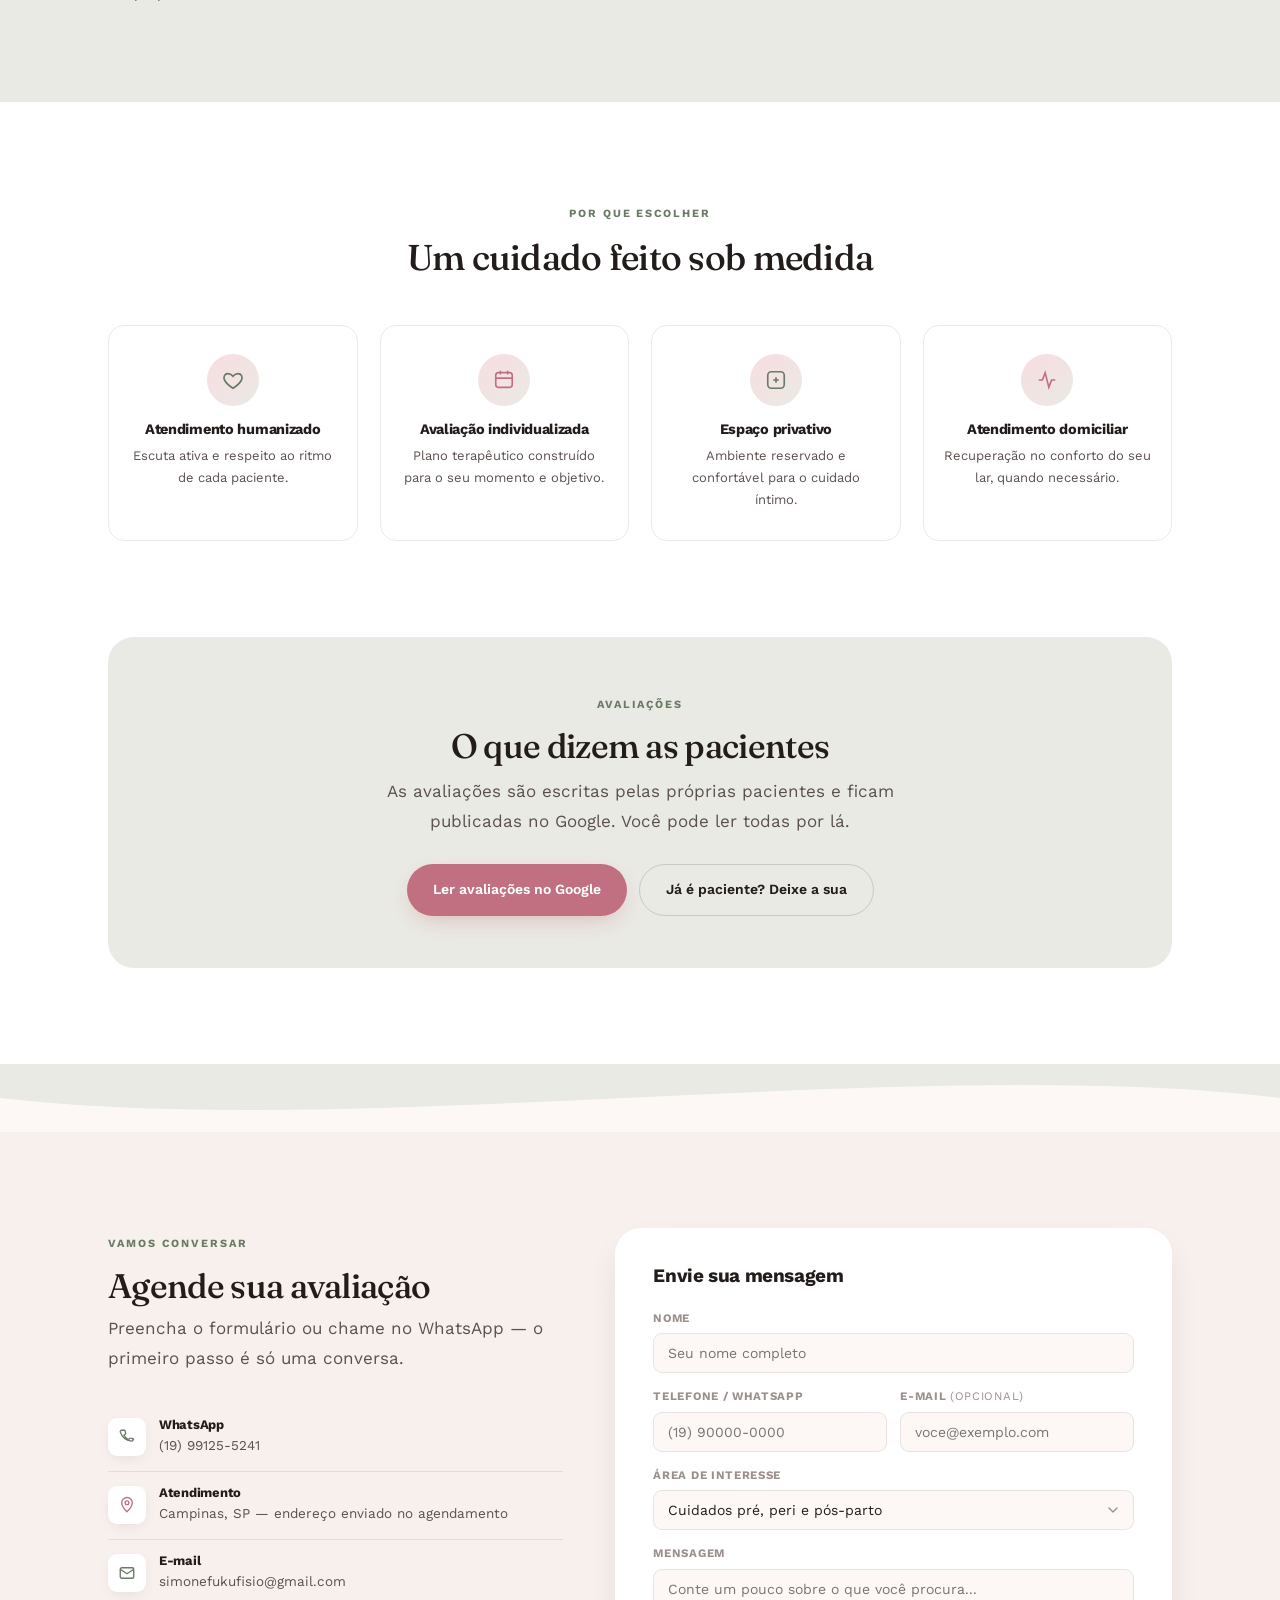
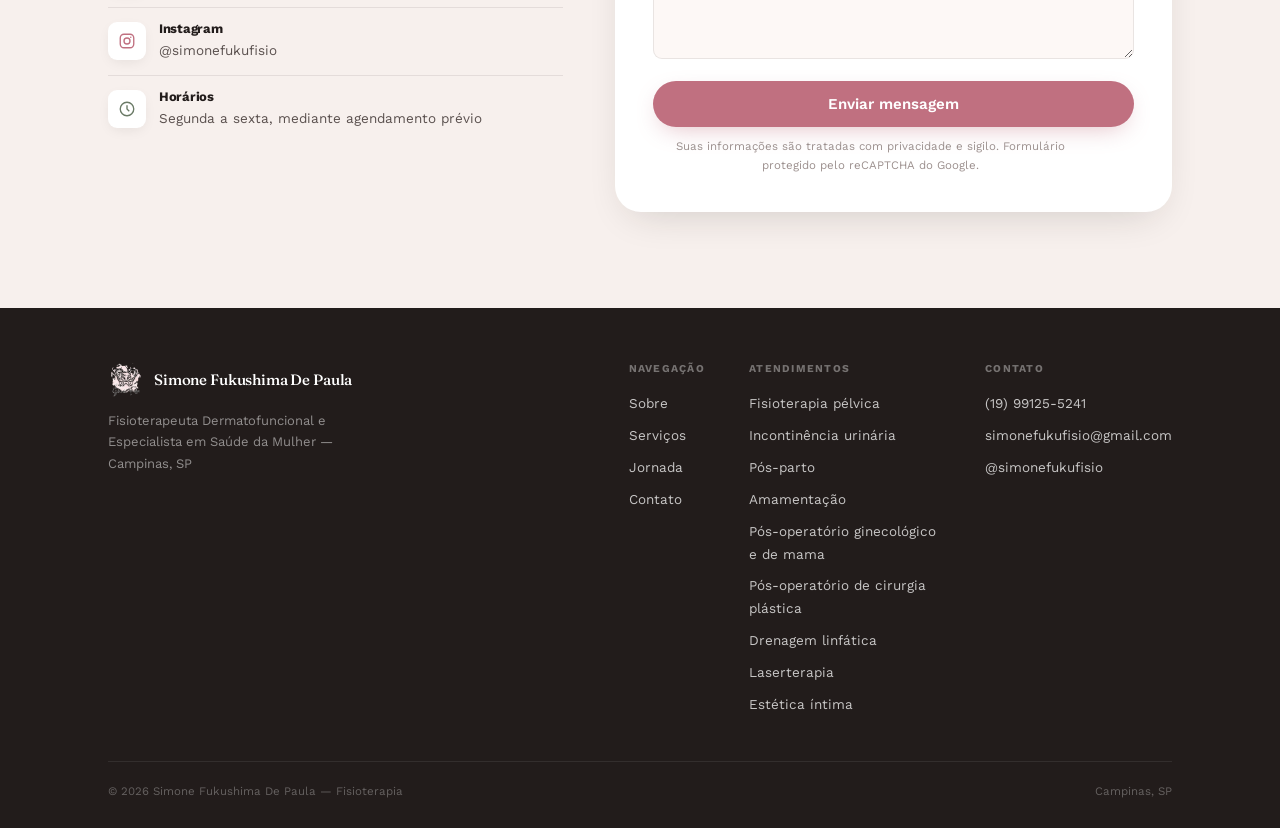
==== commit 184cd1a5: "content: revisão clínica da Simone aplicada nas 9 páginas de serviço - Todas as pendências respondid" ====
--- a/index.html
+++ b/index.html
@@ -179,14 +179,14 @@
     </div>
     <div class="services-grid" id="sGrid">
       <a class="sc" href="/pos-parto/"><div class="sc-icon r"><svg width="20" height="20" viewBox="0 0 24 24" fill="none" stroke="#c07080" stroke-width="1.8" aria-hidden="true"><circle cx="12" cy="12" r="9"/><path d="M8 12l3 3 5-6"/></svg></div><h3>Cuidados pré, peri e pós-parto</h3><p>Preparo, suporte e recuperação em todas as fases da gestação.</p><span class="sc-mais">Saiba mais</span></a>
-      <a class="sc" href="/amamentacao/"><div class="sc-icon g"><svg width="20" height="20" viewBox="0 0 24 24" fill="none" stroke="#6a7a66" stroke-width="1.8" aria-hidden="true"><circle cx="12" cy="12" r="9"/><path d="M8 12l3 3 5-6"/></svg></div><h3>Orientação em amamentação</h3><p>Orientação prática e acolhedora para uma amamentação mais tranquila e eficiente.</p><span class="sc-mais">Saiba mais</span></a>
+      <a class="sc" href="/amamentacao/"><div class="sc-icon g"><svg width="20" height="20" viewBox="0 0 24 24" fill="none" stroke="#6a7a66" stroke-width="1.8" aria-hidden="true"><circle cx="12" cy="12" r="9"/><path d="M8 12l3 3 5-6"/></svg></div><h3>Consultoria em amamentação</h3><p>Orientação prática e acolhedora para uma amamentação mais tranquila e eficiente.</p><span class="sc-mais">Saiba mais</span></a>
       <a class="sc" href="/fisioterapia-pelvica/"><div class="sc-icon r"><svg width="20" height="20" viewBox="0 0 24 24" fill="none" stroke="#c07080" stroke-width="1.8" aria-hidden="true"><circle cx="12" cy="12" r="9"/><path d="M8 12l3 3 5-6"/></svg></div><h3>Dores pélvicas e na relação sexual</h3><p>Avaliação e tratamento individualizado para dores pélvicas.</p><span class="sc-mais">Saiba mais</span></a>
       <a class="sc" href="/incontinencia-urinaria/"><div class="sc-icon g"><svg width="20" height="20" viewBox="0 0 24 24" fill="none" stroke="#6a7a66" stroke-width="1.8" aria-hidden="true"><circle cx="12" cy="12" r="9"/><path d="M8 12l3 3 5-6"/></svg></div><h3>Perda de urina e flatos vaginais</h3><p>Reabilitação do assoalho pélvico para recuperar controle e conforto.</p><span class="sc-mais">Saiba mais</span></a>
       <a class="sc" href="/pos-cirurgico/"><div class="sc-icon r"><svg width="20" height="20" viewBox="0 0 24 24" fill="none" stroke="#c07080" stroke-width="1.8" aria-hidden="true"><circle cx="12" cy="12" r="9"/><path d="M8 12l3 3 5-6"/></svg></div><h3>Pós-cirúrgico</h3><p>Acompanhamento funcional na recuperação de cirurgias ginecológicas, obstétricas e das mamas.</p><span class="sc-mais">Saiba mais</span></a>
       <a class="sc" href="/pos-cirurgico-estetico/"><div class="sc-icon g"><svg width="20" height="20" viewBox="0 0 24 24" fill="none" stroke="#6a7a66" stroke-width="1.8" aria-hidden="true"><circle cx="12" cy="12" r="9"/><path d="M8 12l3 3 5-6"/></svg></div><h3>Pós-cirúrgico estético</h3><p>Acompanhamento na recuperação e tratamento das intercorrências do pós-cirúrgico de cirurgias plásticas faciais e corporais.</p><span class="sc-mais">Saiba mais</span></a>
       <a class="sc" href="/drenagem-linfatica/"><div class="sc-icon r"><svg width="20" height="20" viewBox="0 0 24 24" fill="none" stroke="#c07080" stroke-width="1.8" aria-hidden="true"><circle cx="12" cy="12" r="9"/><path d="M8 12l3 3 5-6"/></svg></div><h3>Drenagem linfática especializada</h3><p>Técnicas específicas para redução de edemas e bem-estar corporal.</p><span class="sc-mais">Saiba mais</span></a>
       <a class="sc" href="/laserterapia/"><div class="sc-icon g"><svg width="20" height="20" viewBox="0 0 24 24" fill="none" stroke="#6a7a66" stroke-width="1.8" aria-hidden="true"><circle cx="12" cy="12" r="9"/><path d="M8 12l3 3 5-6"/></svg></div><h3>Laserterapia</h3><p>Recurso terapêutico para cicatrização e alívio de desconfortos.</p><span class="sc-mais">Saiba mais</span></a>
-      <a class="sc" href="/estetica-intima/"><div class="sc-icon r"><svg width="20" height="20" viewBox="0 0 24 24" fill="none" stroke="#c07080" stroke-width="1.8" aria-hidden="true"><circle cx="12" cy="12" r="9"/><path d="M8 12l3 3 5-6"/></svg></div><h3>Estética íntima</h3><p>Tratamentos estéticos voltados ao cuidado e à autoestima da mulher.</p><span class="sc-mais">Saiba mais</span></a>
+      <a class="sc" href="/estetica-intima/"><div class="sc-icon r"><svg width="20" height="20" viewBox="0 0 24 24" fill="none" stroke="#c07080" stroke-width="1.8" aria-hidden="true"><circle cx="12" cy="12" r="9"/><path d="M8 12l3 3 5-6"/></svg></div><h3>Estética íntima</h3><p>Radiofrequência para flacidez da região íntima, com sigilo e sem procedimentos invasivos.</p><span class="sc-mais">Saiba mais</span></a>
     </div>
   </div>
 </section>
@@ -325,7 +325,7 @@
           <label for="assunto">Área de interesse</label>
           <select id="assunto" name="assunto">
             <option>Cuidados pré, peri e pós-parto</option>
-            <option>Orientação em amamentação</option>
+            <option>Consultoria em amamentação</option>
             <option>Dores pélvicas e na relação sexual</option>
             <option>Perda de urina e flatos vaginais</option>
             <option>Pós-cirúrgico</option>
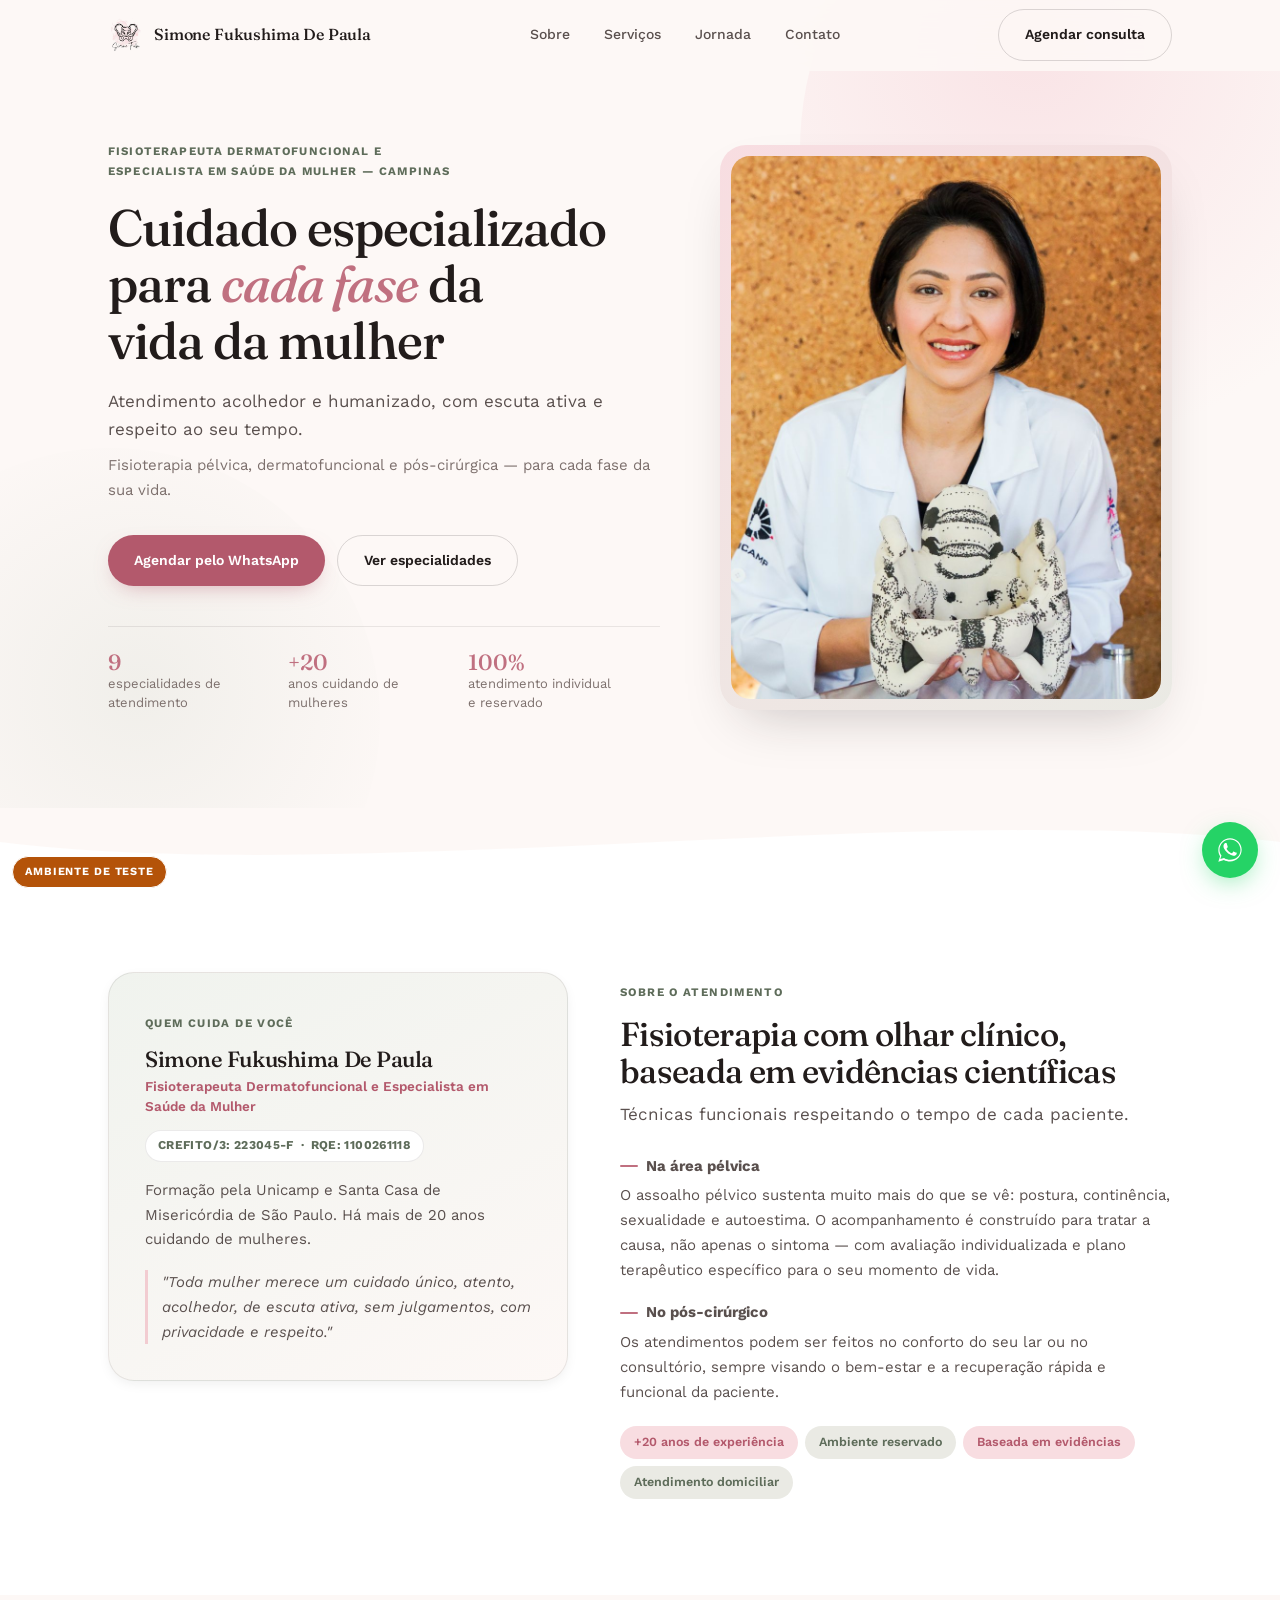
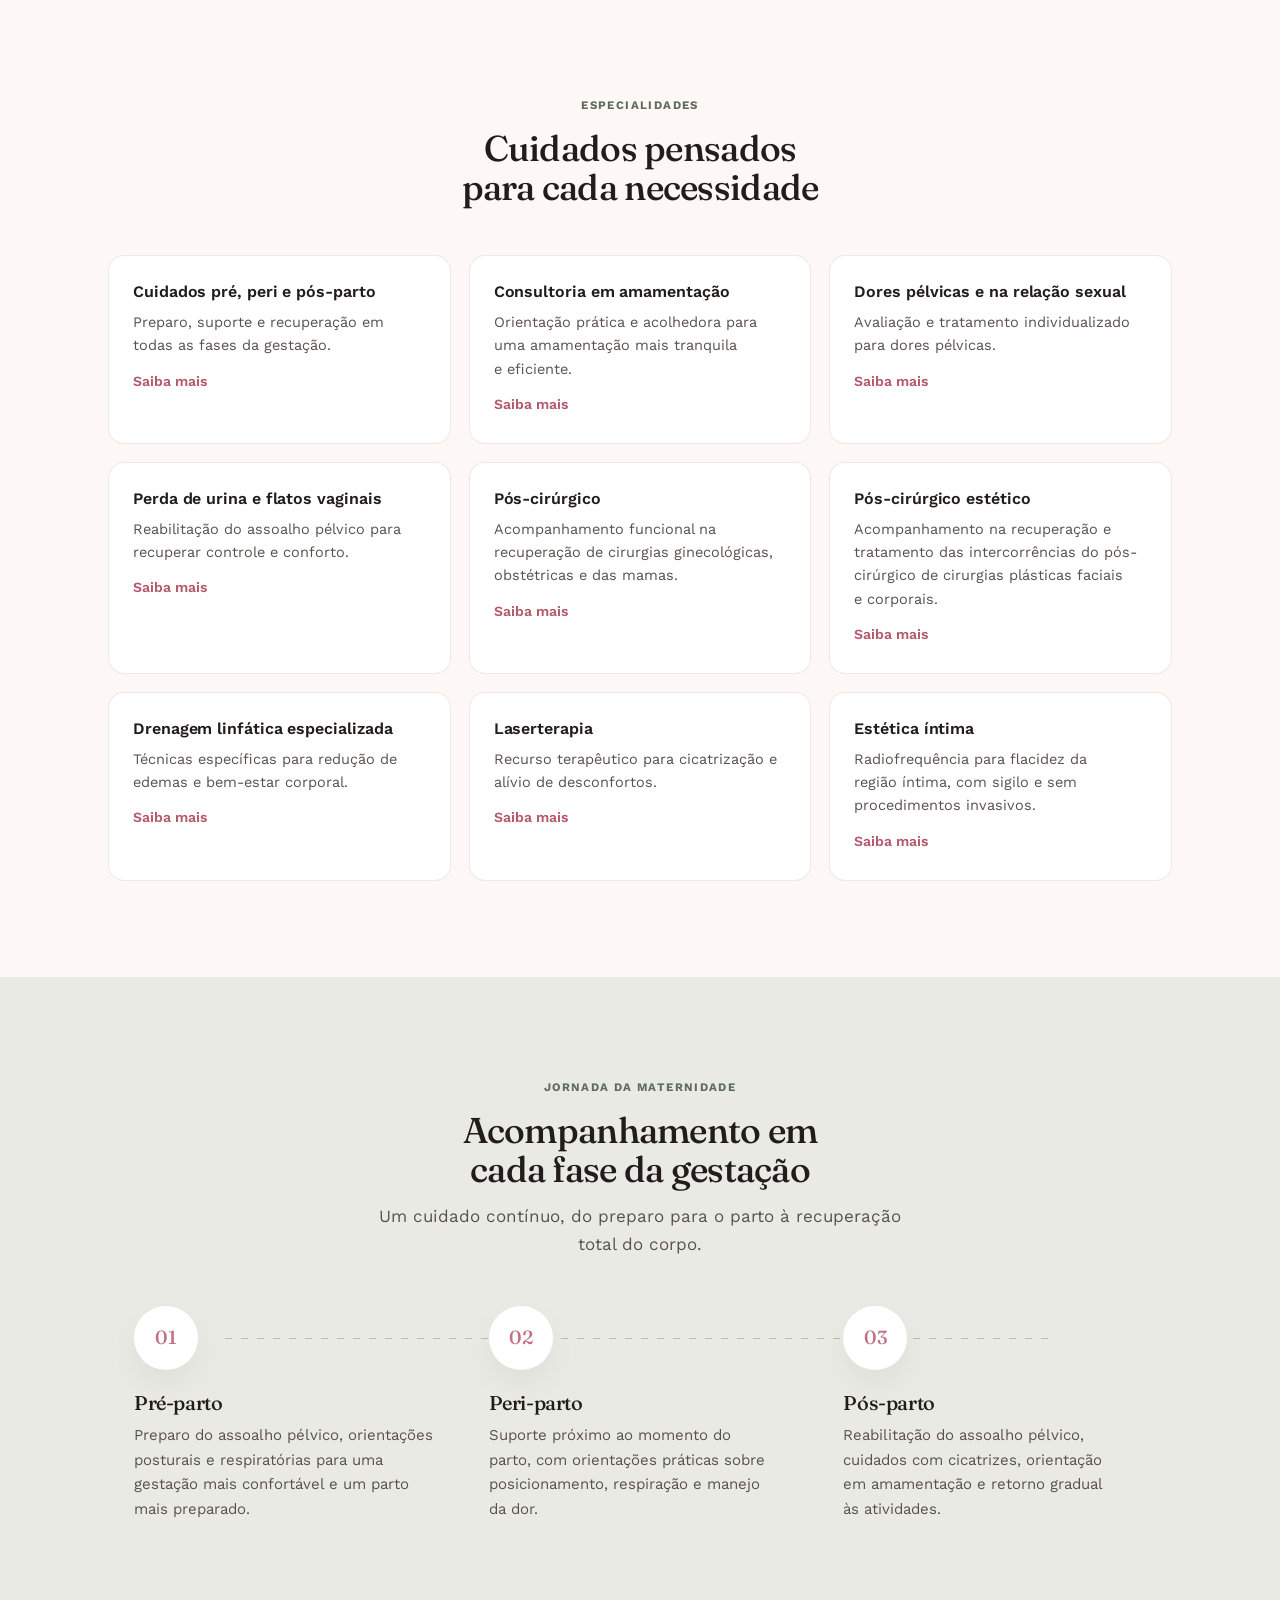
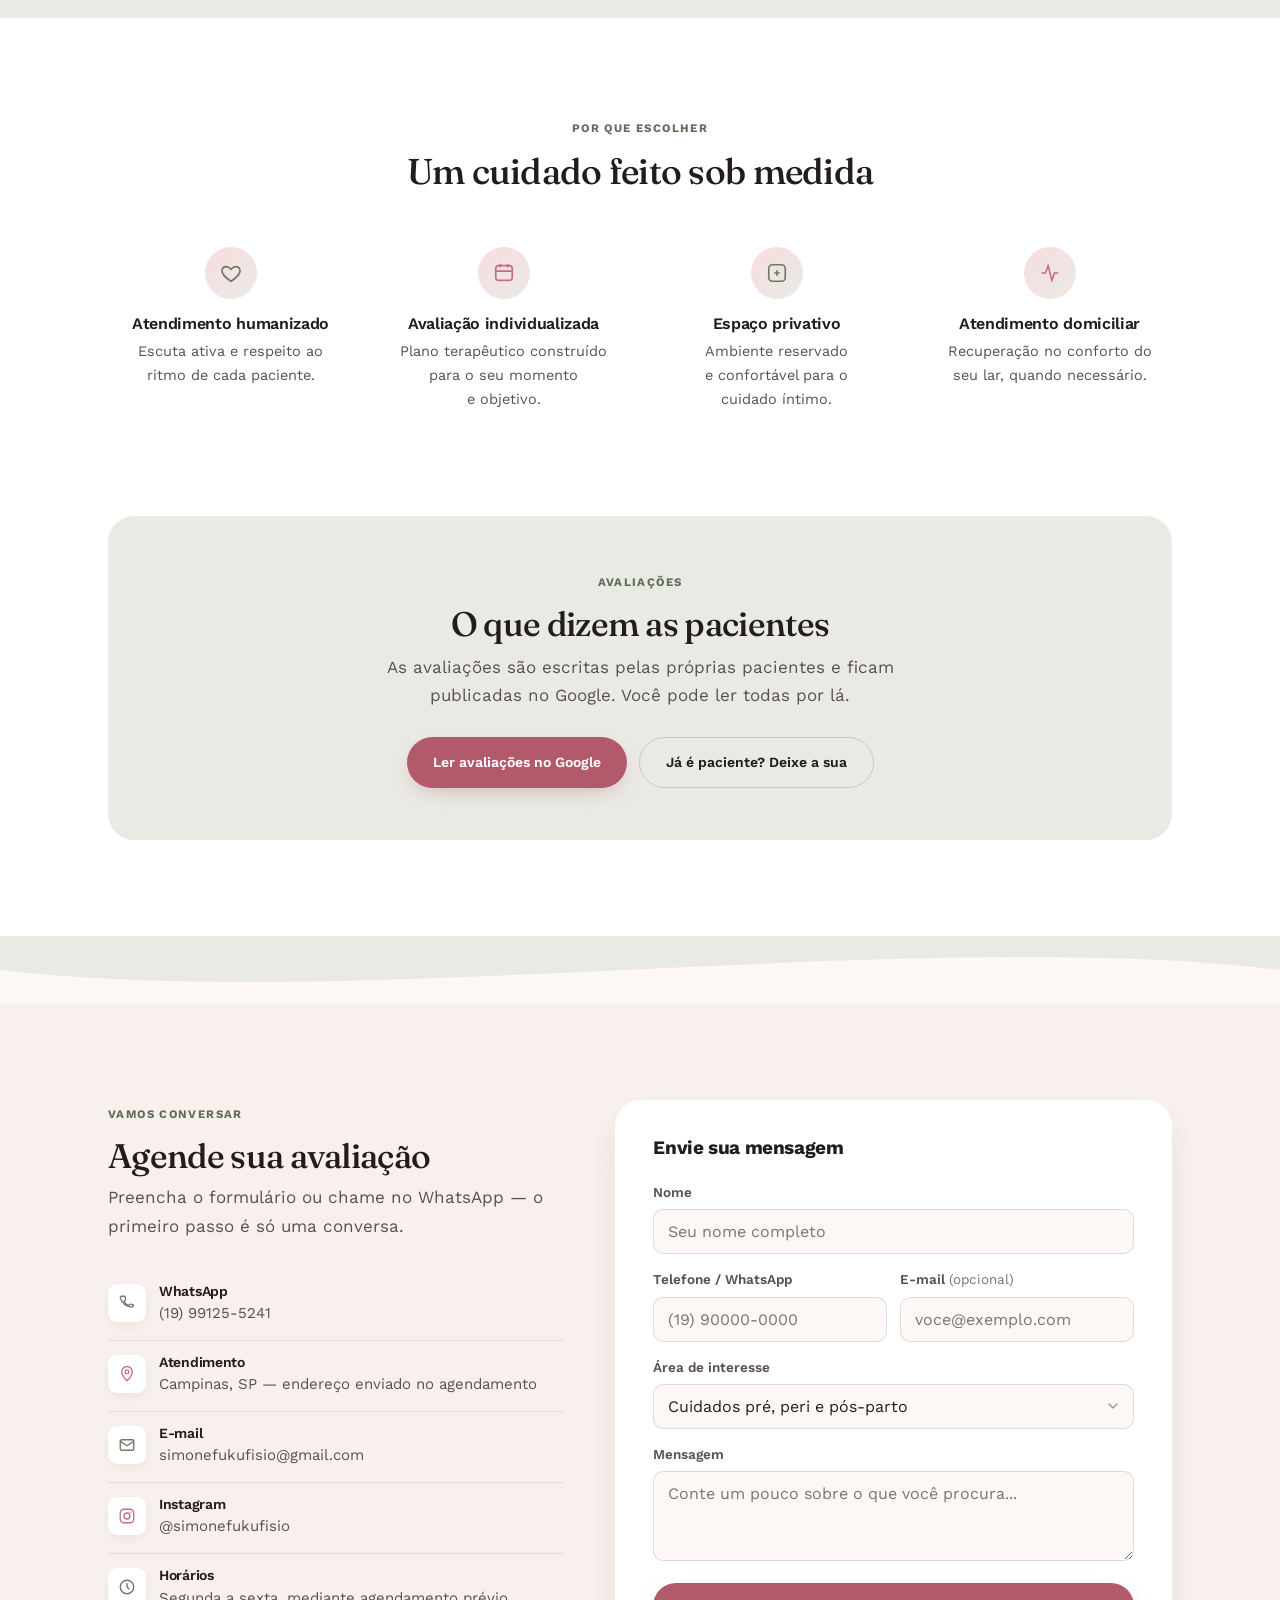
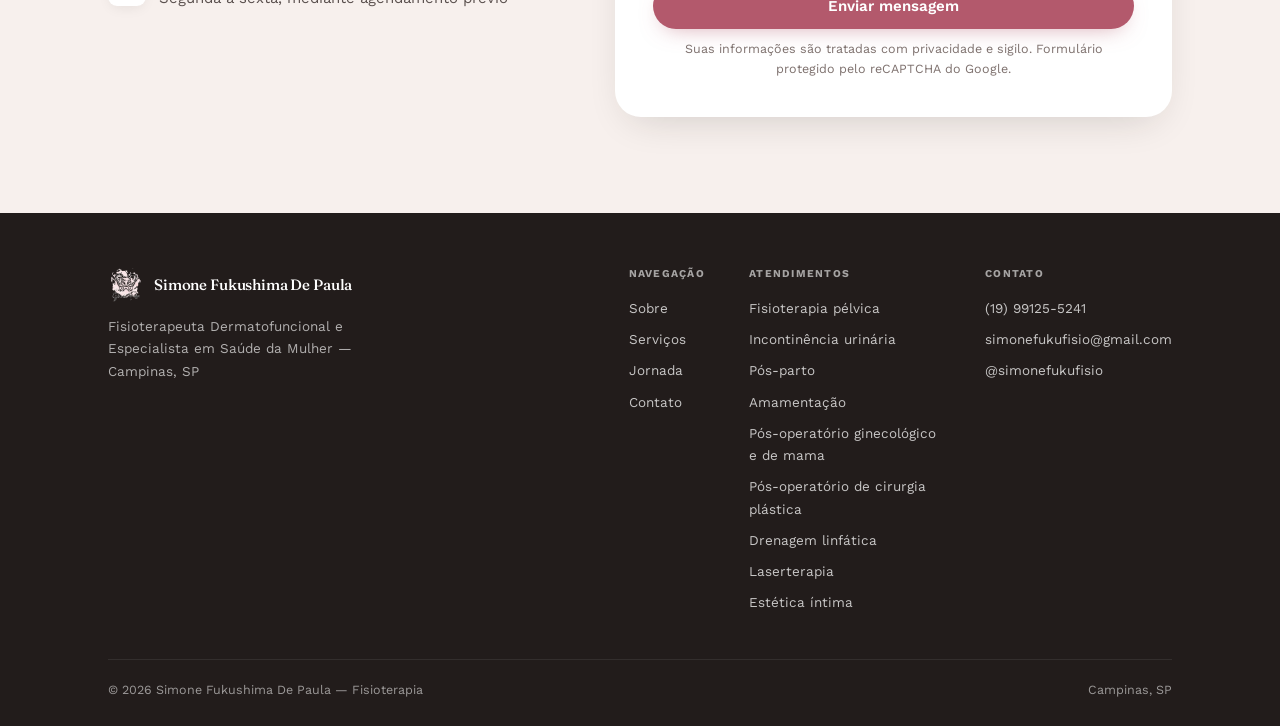
==== commit f96730ee: "merge: main (páginas de serviço) na revisão visual; revisão passa a v1.12.1 e remove o HTML dos ícon" ====
--- a/index.html
+++ b/index.html
@@ -178,15 +178,15 @@
       <h2>Cuidados pensados para cada necessidade</h2>
     </div>
     <div class="services-grid" id="sGrid">
-      <a class="sc" href="/pos-parto/"><div class="sc-icon r"><svg width="20" height="20" viewBox="0 0 24 24" fill="none" stroke="#c07080" stroke-width="1.8" aria-hidden="true"><circle cx="12" cy="12" r="9"/><path d="M8 12l3 3 5-6"/></svg></div><h3>Cuidados pré, peri e pós-parto</h3><p>Preparo, suporte e recuperação em todas as fases da gestação.</p><span class="sc-mais">Saiba mais</span></a>
-      <a class="sc" href="/amamentacao/"><div class="sc-icon g"><svg width="20" height="20" viewBox="0 0 24 24" fill="none" stroke="#6a7a66" stroke-width="1.8" aria-hidden="true"><circle cx="12" cy="12" r="9"/><path d="M8 12l3 3 5-6"/></svg></div><h3>Consultoria em amamentação</h3><p>Orientação prática e acolhedora para uma amamentação mais tranquila e eficiente.</p><span class="sc-mais">Saiba mais</span></a>
-      <a class="sc" href="/fisioterapia-pelvica/"><div class="sc-icon r"><svg width="20" height="20" viewBox="0 0 24 24" fill="none" stroke="#c07080" stroke-width="1.8" aria-hidden="true"><circle cx="12" cy="12" r="9"/><path d="M8 12l3 3 5-6"/></svg></div><h3>Dores pélvicas e na relação sexual</h3><p>Avaliação e tratamento individualizado para dores pélvicas.</p><span class="sc-mais">Saiba mais</span></a>
-      <a class="sc" href="/incontinencia-urinaria/"><div class="sc-icon g"><svg width="20" height="20" viewBox="0 0 24 24" fill="none" stroke="#6a7a66" stroke-width="1.8" aria-hidden="true"><circle cx="12" cy="12" r="9"/><path d="M8 12l3 3 5-6"/></svg></div><h3>Perda de urina e flatos vaginais</h3><p>Reabilitação do assoalho pélvico para recuperar controle e conforto.</p><span class="sc-mais">Saiba mais</span></a>
-      <a class="sc" href="/pos-cirurgico/"><div class="sc-icon r"><svg width="20" height="20" viewBox="0 0 24 24" fill="none" stroke="#c07080" stroke-width="1.8" aria-hidden="true"><circle cx="12" cy="12" r="9"/><path d="M8 12l3 3 5-6"/></svg></div><h3>Pós-cirúrgico</h3><p>Acompanhamento funcional na recuperação de cirurgias ginecológicas, obstétricas e das mamas.</p><span class="sc-mais">Saiba mais</span></a>
-      <a class="sc" href="/pos-cirurgico-estetico/"><div class="sc-icon g"><svg width="20" height="20" viewBox="0 0 24 24" fill="none" stroke="#6a7a66" stroke-width="1.8" aria-hidden="true"><circle cx="12" cy="12" r="9"/><path d="M8 12l3 3 5-6"/></svg></div><h3>Pós-cirúrgico estético</h3><p>Acompanhamento na recuperação e tratamento das intercorrências do pós-cirúrgico de cirurgias plásticas faciais e corporais.</p><span class="sc-mais">Saiba mais</span></a>
-      <a class="sc" href="/drenagem-linfatica/"><div class="sc-icon r"><svg width="20" height="20" viewBox="0 0 24 24" fill="none" stroke="#c07080" stroke-width="1.8" aria-hidden="true"><circle cx="12" cy="12" r="9"/><path d="M8 12l3 3 5-6"/></svg></div><h3>Drenagem linfática especializada</h3><p>Técnicas específicas para redução de edemas e bem-estar corporal.</p><span class="sc-mais">Saiba mais</span></a>
-      <a class="sc" href="/laserterapia/"><div class="sc-icon g"><svg width="20" height="20" viewBox="0 0 24 24" fill="none" stroke="#6a7a66" stroke-width="1.8" aria-hidden="true"><circle cx="12" cy="12" r="9"/><path d="M8 12l3 3 5-6"/></svg></div><h3>Laserterapia</h3><p>Recurso terapêutico para cicatrização e alívio de desconfortos.</p><span class="sc-mais">Saiba mais</span></a>
-      <a class="sc" href="/estetica-intima/"><div class="sc-icon r"><svg width="20" height="20" viewBox="0 0 24 24" fill="none" stroke="#c07080" stroke-width="1.8" aria-hidden="true"><circle cx="12" cy="12" r="9"/><path d="M8 12l3 3 5-6"/></svg></div><h3>Estética íntima</h3><p>Radiofrequência para flacidez da região íntima, com sigilo e sem procedimentos invasivos.</p><span class="sc-mais">Saiba mais</span></a>
+      <a class="sc" href="/pos-parto/"><h3>Cuidados pré, peri e pós-parto</h3><p>Preparo, suporte e recuperação em todas as fases da gestação.</p><span class="sc-mais">Saiba mais</span></a>
+      <a class="sc" href="/amamentacao/"><h3>Consultoria em amamentação</h3><p>Orientação prática e acolhedora para uma amamentação mais tranquila e eficiente.</p><span class="sc-mais">Saiba mais</span></a>
+      <a class="sc" href="/fisioterapia-pelvica/"><h3>Dores pélvicas e na relação sexual</h3><p>Avaliação e tratamento individualizado para dores pélvicas.</p><span class="sc-mais">Saiba mais</span></a>
+      <a class="sc" href="/incontinencia-urinaria/"><h3>Perda de urina e flatos vaginais</h3><p>Reabilitação do assoalho pélvico para recuperar controle e conforto.</p><span class="sc-mais">Saiba mais</span></a>
+      <a class="sc" href="/pos-cirurgico/"><h3>Pós-cirúrgico</h3><p>Acompanhamento funcional na recuperação de cirurgias ginecológicas, obstétricas e das mamas.</p><span class="sc-mais">Saiba mais</span></a>
+      <a class="sc" href="/pos-cirurgico-estetico/"><h3>Pós-cirúrgico estético</h3><p>Acompanhamento na recuperação e tratamento das intercorrências do pós-cirúrgico de cirurgias plásticas faciais e corporais.</p><span class="sc-mais">Saiba mais</span></a>
+      <a class="sc" href="/drenagem-linfatica/"><h3>Drenagem linfática especializada</h3><p>Técnicas específicas para redução de edemas e bem-estar corporal.</p><span class="sc-mais">Saiba mais</span></a>
+      <a class="sc" href="/laserterapia/"><h3>Laserterapia</h3><p>Recurso terapêutico para cicatrização e alívio de desconfortos.</p><span class="sc-mais">Saiba mais</span></a>
+      <a class="sc" href="/estetica-intima/"><h3>Estética íntima</h3><p>Radiofrequência para flacidez da região íntima, com sigilo e sem procedimentos invasivos.</p><span class="sc-mais">Saiba mais</span></a>
     </div>
   </div>
 </section>
--- a/css/styles.css
+++ b/css/styles.css
@@ -2,18 +2,19 @@
 /* ── Tokens ── */
 :root {
   --rosa:       #eebac0;
-  --rosa-deep:  #c07080;
+  --rosa-deep:  #c07080;  /* decorativo: ícones, números, bordas, texto grande */
+  --rosa-ink:   #b3596c;  /* texto pequeno e botões: contraste 4,5:1 com branco (WCAG AA) */
   --rosa-soft:  #f8dde1;
   --rosa-mid:   #f2ccd1;
   --verde:      #a3ab9d;
-  --verde-deep: #6a7a66;
+  --verde-deep: #5e6c5a;  /* escurecido: contraste 4,5:1 também sobre o fundo verde */
   --verde-soft: #eaeae4;
   --cream:      #fdf8f6;
   --cream-2:    #f7f0ed;
   --white:      #ffffff;
   --ink:        #221c1b;
   --ink-2:      #5a504e;
-  --ink-3:      #9c908e;
+  --ink-3:      #7d706d;  /* escurecido de #9c908e: o anterior não passava no contraste mínimo */
   --line:       rgba(34,28,27,0.09);
   --r-lg:  26px;
   --r-md:  16px;
@@ -29,7 +30,7 @@
 html { scroll-behavior:smooth; }
 body {
   font-family:var(--ff-b); color:var(--ink);
-  background:var(--cream); line-height:1.7;
+  background:var(--cream); line-height:1.65;
   -webkit-font-smoothing:antialiased; font-size:16px;
 }
 img,svg { display:block; max-width:100%; }
@@ -39,18 +40,19 @@
 h1,h2,h3,h4 {
   font-family:var(--ff-d); font-weight:500;
   letter-spacing:-0.02em; color:var(--ink); line-height:1.1;
-}
-p { max-width:62ch; }
+  text-wrap:balance;   /* títulos sem palavra sozinha na última linha */
+}
+p { max-width:62ch; text-wrap:pretty; }
 .container { width:100%; max-width:var(--mw); margin:0 auto; padding:0 28px; }
 
 /* ── Eyebrow ── */
 .ey {
-  display:inline-block; font-size:11px; letter-spacing:0.18em;
+  display:inline-block; font-size:11.5px; letter-spacing:0.12em;
   text-transform:uppercase; font-weight:700;
   color:var(--verde-deep); margin-bottom:14px;
 }
 /* ── Lead ── */
-.lead { color:var(--ink-2); font-size:17px; line-height:1.78; }
+.lead { color:var(--ink-2); font-size:17px; line-height:1.65; }
 
 /* ── Buttons ── */
 .btn {
@@ -58,17 +60,21 @@
   gap:8px; padding:13px 26px; border-radius:100px;
   font-weight:600; font-size:14px; white-space:nowrap;
   transition:transform .2s ease, box-shadow .2s ease, background .2s ease, color .2s ease, border-color .2s ease;
-}
+  -webkit-tap-highlight-color:transparent;
+}
+/* Resposta no momento do toque, não só ao soltar */
+.btn:active { transform:scale(0.97); transition-duration:.08s; }
 .btn-primary {
-  background:var(--rosa-deep); color:var(--white);
-  box-shadow:0 8px 24px -8px rgba(192,112,128,0.48);
-}
-.btn-primary:hover { transform:translateY(-2px); box-shadow:0 14px 30px -8px rgba(192,112,128,0.58); }
+  background:var(--rosa-ink); color:var(--white);
+  box-shadow:0 8px 22px -10px rgba(179,89,108,0.55);
+}
+.btn-primary:hover { background:#a54e61; transform:translateY(-1px); box-shadow:0 12px 26px -10px rgba(179,89,108,0.6); }
+.btn-primary:active { transform:scale(0.97); }
 .btn-outline {
   background:transparent; color:var(--ink);
   border:1.5px solid rgba(34,28,27,0.16);
 }
-.btn-outline:hover { border-color:var(--rosa-deep); color:var(--rosa-deep); }
+.btn-outline:hover { border-color:var(--rosa-ink); color:var(--rosa-ink); }
 
 /* ════════════════════════
    HEADER — layout 3-zone
@@ -112,7 +118,7 @@
   font-size:14px; font-weight:500; color:var(--ink-2);
   transition:color .18s; white-space:nowrap;
 }
-.nav-links a:hover { color:var(--rosa-deep); }
+.nav-links a:hover { color:var(--rosa-ink); }
 /* Zone 3 — CTA */
 .nav-cta { display:flex; align-items:center; gap:12px; }
 /* Hamburger */
@@ -169,12 +175,12 @@
 }
 .hero h1 { font-size:clamp(32px,4vw,52px); margin-bottom:18px; margin-top:4px; }
 .hero h1 em { font-style:italic; color:var(--rosa-deep); }
-.hero h1 .ey { display:block; font-family:var(--ff-b); line-height:1.7; margin-top:-4px; margin-bottom:19px; }
+.hero h1 .ey { display:block; font-family:var(--ff-b); font-size:11.5px; letter-spacing:0.1em; line-height:1.7; margin-top:-4px; margin-bottom:19px; max-width:52ch; }
 .hero .lead { margin-bottom:10px; max-width:46ch; }
 .hero-sub { font-size:15px; color:var(--ink-3); margin-bottom:32px; }
 .hero-ctas { display:flex; gap:12px; flex-wrap:wrap; margin-bottom:40px; }
 .trust-row {
-  display:flex; gap:28px; flex-wrap:wrap;
+  display:flex; gap:36px; flex-wrap:wrap;
   padding-top:24px; border-top:1px solid var(--line);
 }
 .trust-item { display:flex; flex-direction:column; gap:2px; }
@@ -182,7 +188,7 @@
   font-family:var(--ff-d); font-size:22px;
   color:var(--rosa-deep); font-weight:500; line-height:1;
 }
-.trust-item span { font-size:12px; color:var(--ink-3); line-height:1.45; max-width:13ch; }
+.trust-item span { font-size:13px; color:var(--ink-3); line-height:1.45; max-width:18ch; }
 /* Photo frame */
 .hero-visual {
   position:relative; aspect-ratio:4/5; border-radius:var(--r-lg);
@@ -207,27 +213,27 @@
 .sobre-card {
   background:linear-gradient(152deg, #f0f3ee 0%, #fdf8f6 100%);
   border-radius:var(--r-lg); padding:36px;
-  box-shadow:var(--sh); border:1px solid var(--line);
+  box-shadow:var(--sh-sm); border:1px solid var(--line);
 }
 .sobre-card h3 { font-size:22px; margin-bottom:4px; }
 .sobre-card .role {
   display:block; color:var(--rosa-deep); font-weight:600;
-  font-size:13px; margin-bottom:14px; line-height:1.5;
+  font-size:13.5px; margin-bottom:14px; line-height:1.5; color:var(--rosa-ink);
 }
 .sobre-card .cred {
   display:inline-flex; align-items:center; gap:6px;
   background:var(--white); border:1px solid var(--line);
   border-radius:100px; padding:5px 12px;
-  font-size:11.5px; font-weight:700; color:var(--verde-deep);
-  letter-spacing:0.04em; margin-bottom:16px;
+  font-size:12px; font-weight:700; color:var(--verde-deep);
+  letter-spacing:0.03em; margin-bottom:16px; flex-wrap:wrap; row-gap:0;
 }
 .sobre-card .formacao {
-  font-size:13.5px; color:var(--ink-2); margin-bottom:18px; line-height:1.7; max-width:none;
+  font-size:15px; color:var(--ink-2); margin-bottom:18px; line-height:1.65; max-width:none;
 }
 .sobre-card .frase {
-  font-size:13.5px; color:var(--ink-2); font-style:italic;
+  font-size:15px; color:var(--ink-2); font-style:italic;
   border-left:3px solid var(--rosa-mid); padding-left:14px;
-  line-height:1.78; max-width:none; background:none;
+  line-height:1.65; max-width:none; background:none;
 }
 
 .sobre-content { padding-top:6px; }
@@ -236,19 +242,19 @@
 .subtopic { margin-bottom:18px; padding-left:0; }
 .subtopic-label {
   display:flex; align-items:center; gap:8px;
-  font-family:var(--ff-b); font-size:14px; font-weight:700;
+  font-family:var(--ff-b); font-size:15px; font-weight:700;
   color:var(--ink); margin-bottom:5px;
 }
 .subtopic-label::before {
   content:""; width:18px; height:2px;
   background:var(--rosa-deep); border-radius:2px; flex-shrink:0;
 }
-.subtopic p { font-size:14px; color:var(--ink-2); max-width:none; }
+.subtopic p { font-size:15px; color:var(--ink-2); max-width:none; }
 .pill-row { display:flex; flex-wrap:wrap; gap:7px; margin-top:22px; }
 .pill {
   padding:6px 14px; border-radius:100px;
-  background:var(--rosa-soft); color:var(--rosa-deep);
-  font-size:12px; font-weight:600; white-space:nowrap;
+  background:var(--rosa-soft); color:var(--rosa-ink);
+  font-size:12.5px; font-weight:600; white-space:nowrap;
 }
 .pill.g { background:var(--verde-soft); color:var(--verde-deep); }
 
@@ -262,21 +268,17 @@
 .services-grid { display:grid; grid-template-columns:repeat(3,1fr); gap:18px; }
 .sc {
   background:var(--white); border-radius:var(--r-md);
-  padding:26px 22px; border:1px solid var(--line);
+  padding:26px 24px; border:1px solid var(--line);
   transition:transform .22s ease, box-shadow .22s ease, border-color .22s ease;
 }
-.sc:hover { transform:translateY(-4px); box-shadow:var(--sh); border-color:transparent; }
-.sc-icon {
-  width:42px; height:42px; border-radius:11px;
-  display:flex; align-items:center; justify-content:center; margin-bottom:14px;
-}
-.sc-icon.r { background:var(--rosa-soft); }
-.sc-icon.g { background:var(--verde-soft); }
+/* Só o card que é link reage ao mouse; o que não é clicável não deve parecer clicável */
+a.sc:hover { transform:translateY(-3px); box-shadow:var(--sh); border-color:transparent; }
+a.sc:active { transform:scale(0.99); transition-duration:.08s; }
 .sc h3 {
-  font-size:14.5px; margin-bottom:6px; font-weight:600;
-  font-family:var(--ff-b); color:var(--ink); line-height:1.3;
-}
-.sc p { font-size:13px; color:var(--ink-2); line-height:1.65; max-width:none; }
+  font-size:16px; margin-bottom:8px; font-weight:600;
+  font-family:var(--ff-b); color:var(--ink); line-height:1.3; letter-spacing:-0.005em;
+}
+.sc p { font-size:14.5px; color:var(--ink-2); line-height:1.6; max-width:none; }
 
 /* ════════════════════════
    JORNADA
@@ -298,27 +300,22 @@
   font-family:var(--ff-d); font-size:19px; font-weight:500; color:var(--rosa-deep);
   box-shadow:var(--sh); margin-bottom:22px; position:relative; z-index:1;
 }
-.jornada-step h4 { font-size:18px; margin-bottom:9px; }
-.jornada-step p { font-size:14px; color:var(--ink-2); max-width:none; }
+.jornada-step h4 { font-size:20px; margin-bottom:9px; }
+.jornada-step p { font-size:15px; color:var(--ink-2); max-width:none; }
 
 /* ════════════════════════
    DIFERENCIAIS
 ════════════════════════ */
 .diferenciais { padding:96px 0; background:var(--white); }
-.dif-grid { display:grid; grid-template-columns:repeat(4,1fr); gap:22px; }
-.dif-item {
-  text-align:center; padding:28px 18px; border-radius:var(--r-md);
-  border:1px solid var(--line);
-  transition:box-shadow .22s, transform .22s;
-}
-.dif-item:hover { box-shadow:var(--sh-sm); transform:translateY(-3px); }
+.dif-grid { display:grid; grid-template-columns:repeat(4,1fr); gap:28px; }
+.dif-item { text-align:center; padding:8px 12px; }
 .dif-icon {
   width:52px; height:52px; border-radius:50%;
   background:linear-gradient(140deg, var(--rosa-soft), var(--verde-soft));
   display:flex; align-items:center; justify-content:center; margin:0 auto 16px;
 }
-.dif-item h4 { font-size:14.5px; margin-bottom:7px; font-family:var(--ff-b); font-weight:700; }
-.dif-item p { font-size:13px; color:var(--ink-2); margin:0 auto; }
+.dif-item h4 { font-size:16px; margin-bottom:7px; font-family:var(--ff-b); font-weight:600; }
+.dif-item p { font-size:14.5px; color:var(--ink-2); margin:0 auto; max-width:26ch; }
 
 /* ════════════════════════
    CONTATO
@@ -337,9 +334,9 @@
   background:var(--white); display:flex; align-items:center; justify-content:center;
   box-shadow:var(--sh-sm);
 }
-.ic h4 { font-size:13px; font-weight:700; font-family:var(--ff-b); margin-bottom:2px; color:var(--ink); }
-.ic p { font-size:13.5px; color:var(--ink-2); max-width:none; }
-.ic a:hover { color:var(--rosa-deep); }
+.ic h4 { font-size:14px; font-weight:600; font-family:var(--ff-b); margin-bottom:2px; color:var(--ink); }
+.ic p { font-size:15px; color:var(--ink-2); max-width:none; }
+.ic a:hover { color:var(--rosa-ink); }
 
 .form-card {
   background:var(--white); border-radius:var(--r-lg);
@@ -352,14 +349,13 @@
 .form-row { display:grid; grid-template-columns:1fr 1fr; gap:13px; }
 .field { margin-bottom:14px; }
 .field label {
-  display:block; font-size:11.5px; font-weight:700;
-  color:var(--ink-3); margin-bottom:5px;
-  letter-spacing:0.06em; text-transform:uppercase;
+  display:block; font-size:13.5px; font-weight:600;
+  color:var(--ink-2); margin-bottom:6px;
 }
 .field input, .field select, .field textarea {
-  width:100%; padding:11px 14px; border-radius:9px;
-  border:1.5px solid var(--line); background:var(--cream);
-  font-family:inherit; font-size:14px; color:var(--ink);
+  width:100%; padding:12px 14px; border-radius:10px;
+  border:1.5px solid rgba(34,28,27,0.13); background:var(--cream);
+  font-family:inherit; font-size:16px; color:var(--ink);  /* 16px evita o zoom automático do iPhone ao tocar no campo */
   transition:border-color .18s, background .18s;
   appearance:none; -webkit-appearance:none;
 }
@@ -371,10 +367,11 @@
   cursor:pointer;
 }
 .field input:focus, .field select:focus, .field textarea:focus {
-  outline:none; border-color:var(--rosa-deep); background:var(--white);
+  outline:none; border-color:var(--rosa-ink); background:var(--white);
+  box-shadow:0 0 0 4px rgba(179,89,108,0.12);
 }
 .field textarea { resize:vertical; min-height:90px; }
-.form-note { font-size:11.5px; color:var(--ink-3); margin-top:10px; text-align:center; line-height:1.6; }
+.form-note { font-size:12.5px; color:var(--ink-3); margin-top:10px; text-align:center; line-height:1.6; }
 
 /* ════════════════════════
    FOOTER
@@ -386,17 +383,17 @@
   border-bottom:1px solid rgba(255,255,255,0.08);
 }
 footer .logo-name { color:var(--white); font-size:15px; }
-.footer-tag { font-size:13px; color:rgba(255,255,255,0.5); max-width:32ch; margin-top:10px; line-height:1.65; }
+.footer-tag { font-size:13.5px; color:rgba(255,255,255,0.65); max-width:32ch; margin-top:10px; line-height:1.65; }
 .footer-links { display:flex; gap:44px; flex-wrap:wrap; }
 .footer-links h5 {
   font-size:10.5px; text-transform:uppercase; letter-spacing:0.12em;
-  color:rgba(255,255,255,0.38); margin-bottom:14px; font-weight:700;
+  color:rgba(255,255,255,0.6); margin-bottom:14px; font-weight:700;
 }
 .footer-links a { display:block; font-size:13.5px; margin-bottom:9px; color:rgba(255,255,255,0.75); transition:color .18s; }
 .footer-links a:hover { color:var(--rosa); }
 .footer-bottom {
   padding-top:20px; display:flex; justify-content:space-between;
-  flex-wrap:wrap; gap:8px; font-size:11.5px; color:rgba(255,255,255,0.3);
+  flex-wrap:wrap; gap:8px; font-size:12.5px; color:rgba(255,255,255,0.55);
 }
 
 /* WhatsApp float */
@@ -405,16 +402,22 @@
   width:56px; height:56px; border-radius:50%; background:#25D366;
   display:flex; align-items:center; justify-content:center;
   box-shadow:0 8px 26px -6px rgba(37,211,102,0.52);
-  animation:wa-pulse 2.8s ease-in-out infinite;
+  animation:wa-pulse 2.8s ease-in-out 1.5s 3;  /* chama a atenção ao abrir a página e depois para */
   transition:transform .2s;
 }
-.wa-float:hover { transform:scale(1.08); }
+.wa-float:hover { transform:scale(1.06); }
+.wa-float:active { transform:scale(0.94); transition-duration:.08s; }
 @keyframes wa-pulse {
   0%   { box-shadow:0 8px 26px -6px rgba(37,211,102,0.52), 0 0 0 0   rgba(37,211,102,0.38); }
   65%  { box-shadow:0 8px 26px -6px rgba(37,211,102,0.52), 0 0 0 14px rgba(37,211,102,0); }
   100% { box-shadow:0 8px 26px -6px rgba(37,211,102,0.52), 0 0 0 0   rgba(37,211,102,0); }
 }
-@media (prefers-reduced-motion:reduce) { .wa-float { animation:none; } * { scroll-behavior:auto !important; } }
+@media (prefers-reduced-motion:reduce) {
+  .wa-float { animation:none; }
+  * { scroll-behavior:auto !important; }
+  .btn, .sc, .wa-float { transition:none; }
+  .btn:active, a.sc:active, .wa-float:active, .btn-primary:hover, a.sc:hover { transform:none; }
+}
 
 /* ════════════════════════
    RESPONSIVO
@@ -435,16 +438,37 @@
   .nav-links, .nav-cta .btn { display:none; }
   .nav-cta { grid-column:3; }
   .hamburger { display:flex; }
-  .hero { padding:118px 0 68px; }
-  .hero h1 { font-size:30px; }
-  .form-row { grid-template-columns:1fr; }
-  .services-grid { grid-template-columns:1fr; }
-  .dif-grid { grid-template-columns:1fr 1fr; }
+  /* Menu: entra pela direita e sai pela direita, acompanhando o toque */
+  .nav-drawer {
+    display:flex; visibility:hidden; transform:translateX(104%);
+    transition:transform .32s cubic-bezier(.32,.72,0,1), visibility 0s linear .32s;
+  }
+  .nav-drawer.open {
+    visibility:visible; transform:none;
+    transition:transform .32s cubic-bezier(.32,.72,0,1), visibility 0s;
+  }
+  .container { padding:0 22px; }
+  .hero { padding:112px 0 64px; }
+  .hero h1 { font-size:31px; }
+  .hero-ctas .btn { flex:1 1 100%; }
+  .trust-row { display:grid; grid-template-columns:repeat(3,1fr); gap:14px; }
+  .trust-item span { font-size:12.5px; }
+  .sobre, .servicos, .jornada, .diferenciais, .contato { padding:72px 0; }
+  .avaliacoes { padding-bottom:72px; }
+  .sobre-card, .form-card { padding:28px 22px; }
+  .form-row { grid-template-columns:1fr; gap:0; }
+  .services-grid { grid-template-columns:1fr; gap:12px; }
+  .sc { padding:22px 20px; }
+  .sec-head { margin-bottom:36px; }
+  /* Diferenciais em lista: ícone à esquerda, texto à direita */
+  .dif-grid { grid-template-columns:1fr; gap:22px; }
+  .dif-item { display:grid; grid-template-columns:52px 1fr; column-gap:16px; text-align:left; padding:0; }
+  .dif-icon { grid-row:span 2; margin:0; }
+  .dif-item h4 { margin:2px 0 3px; }
+  .dif-item p { margin:0; max-width:none; }
+  .avaliacoes-caixa { padding:40px 22px; }
   .footer-grid { flex-direction:column; }
   .footer-links { gap:24px; }
-}
-@media (max-width:400px) {
-  .dif-grid { grid-template-columns:1fr; }
 }
 
 /* ════════════════════════
@@ -463,7 +487,7 @@
 .form-ok h3 { font-size:19px; margin-bottom:10px; font-family:var(--ff-b); font-weight:700; }
 .form-ok-text { color:var(--ink-2); font-size:14.5px; max-width:34ch; margin:0 auto; line-height:1.7; }
 .form-ok-alt { margin:18px auto 0; font-size:13px; color:var(--ink-3); }
-.form-ok-alt a { color:var(--rosa-deep); font-weight:600; }
+.form-ok-alt a { color:var(--rosa-ink); font-weight:600; }
 
 /* Página de erro 404 */
 .pagina-simples { padding:170px 0 110px; text-align:center; }
@@ -484,9 +508,21 @@
 /* ════════════════════════
    ACESSIBILIDADE
 ════════════════════════ */
+@media (max-width:680px) and (prefers-reduced-motion:reduce) {
+  .nav-drawer, .nav-drawer.open { transition:none; }
+}
+/* Quem pede menos transparência: cabeçalho sólido */
+@media (prefers-reduced-transparency:reduce) {
+  header { background:var(--cream); backdrop-filter:none; -webkit-backdrop-filter:none; }
+}
+/* Quem pede mais contraste: bordas definidas */
+@media (prefers-contrast:more) {
+  :root { --line:rgba(34,28,27,0.35); --ink-2:#3d3533; --ink-3:#5a504e; }
+  header { background:var(--cream); }
+}
 a:focus-visible, button:focus-visible, summary:focus-visible,
 input:focus-visible, select:focus-visible, textarea:focus-visible {
-  outline:2px solid var(--rosa-deep); outline-offset:3px;
+  outline:2px solid var(--rosa-ink); outline-offset:3px;
 }
 
 /* ════════════════════════
@@ -496,7 +532,7 @@
 .servico-hero .container { position:relative; z-index:1; }
 .trilha { display:flex; flex-wrap:wrap; gap:7px; font-size:12.5px; color:var(--ink-3); margin-bottom:24px; }
 .trilha a { color:var(--ink-2); }
-.trilha a:hover { color:var(--rosa-deep); }
+.trilha a:hover { color:var(--rosa-ink); }
 .servico-hero h1 { font-size:clamp(30px,4vw,48px); max-width:21ch; margin-bottom:18px; }
 .servico-hero .lead { max-width:58ch; margin-bottom:30px; }
 .servico-hero .hero-ctas { margin-bottom:0; }
@@ -538,11 +574,11 @@
 }
 .cartao-foto { width:84px; height:84px; border-radius:50%; object-fit:cover; object-position:center 10%; margin-bottom:14px; }
 .cartao-lateral h2 { font-family:var(--ff-d); font-size:19px; margin-bottom:4px; }
-.cartao-lateral .role { display:block; color:var(--rosa-deep); font-weight:600; font-size:12.5px; line-height:1.5; margin-bottom:12px; }
-.cartao-lateral p { font-size:13.5px; color:var(--ink-2); margin-bottom:18px; max-width:none; }
+.cartao-lateral .role { display:block; color:var(--rosa-ink); font-weight:600; font-size:12.5px; line-height:1.5; margin-bottom:12px; }
+.cartao-lateral p { font-size:14.5px; color:var(--ink-2); margin-bottom:18px; max-width:none; }
 .cartao-lateral .btn { width:100%; }
 .cartao-link { display:block; text-align:center; margin-top:14px; font-size:13px; font-weight:600; color:var(--verde-deep); }
-.cartao-link:hover { color:var(--rosa-deep); }
+.cartao-link:hover { color:var(--rosa-ink); }
 
 .servico-faq { background:var(--cream); padding:84px 0; }
 .faq { max-width:760px; margin:0 auto; display:grid; gap:10px; }
@@ -565,7 +601,7 @@
 
 /* Cartão de serviço clicável (página inicial e páginas relacionadas) */
 a.sc { display:block; color:inherit; }
-.sc-mais { display:inline-block; margin-top:12px; font-size:13px; font-weight:600; color:var(--rosa-deep); }
+.sc-mais { display:inline-block; margin-top:12px; font-size:14px; font-weight:600; color:var(--rosa-ink); }
 a.sc:hover .sc-mais { text-decoration:underline; }
 
 .cta-final { background:var(--cream-2); padding:76px 0; text-align:center; }
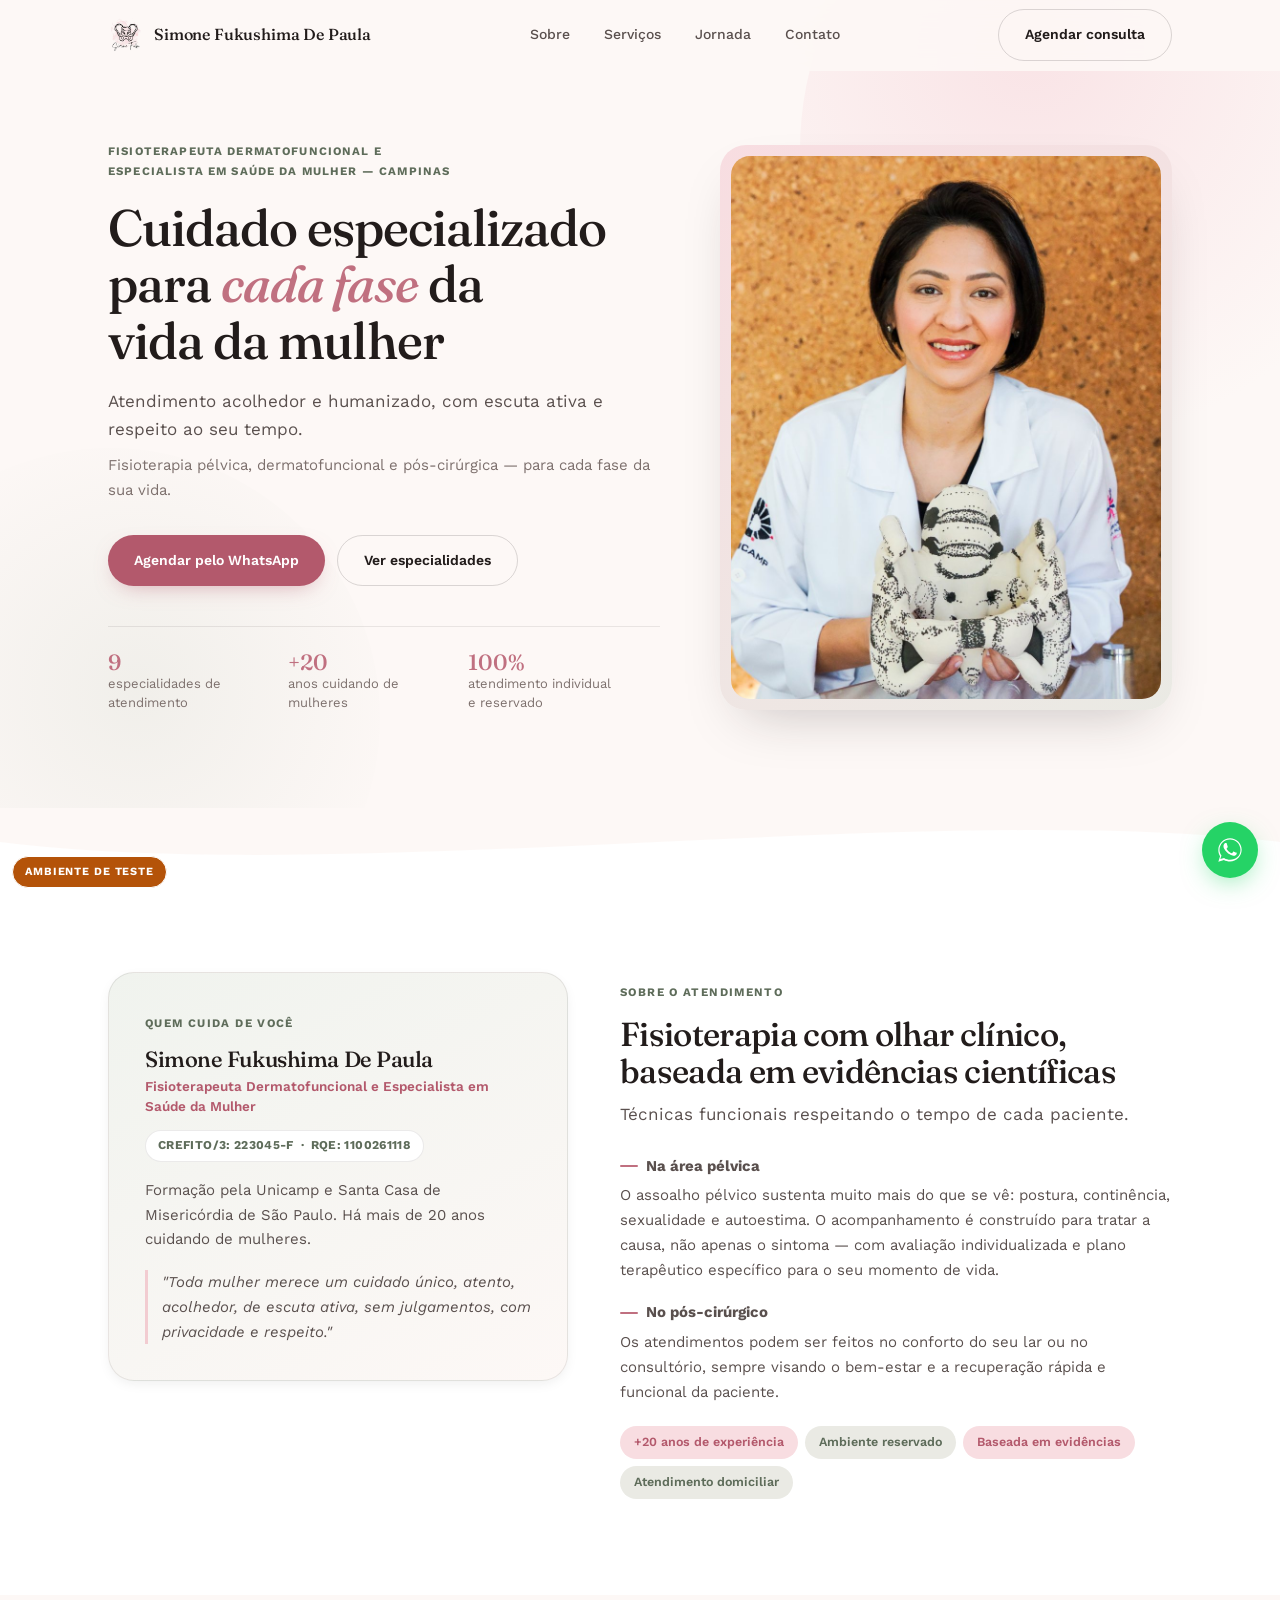
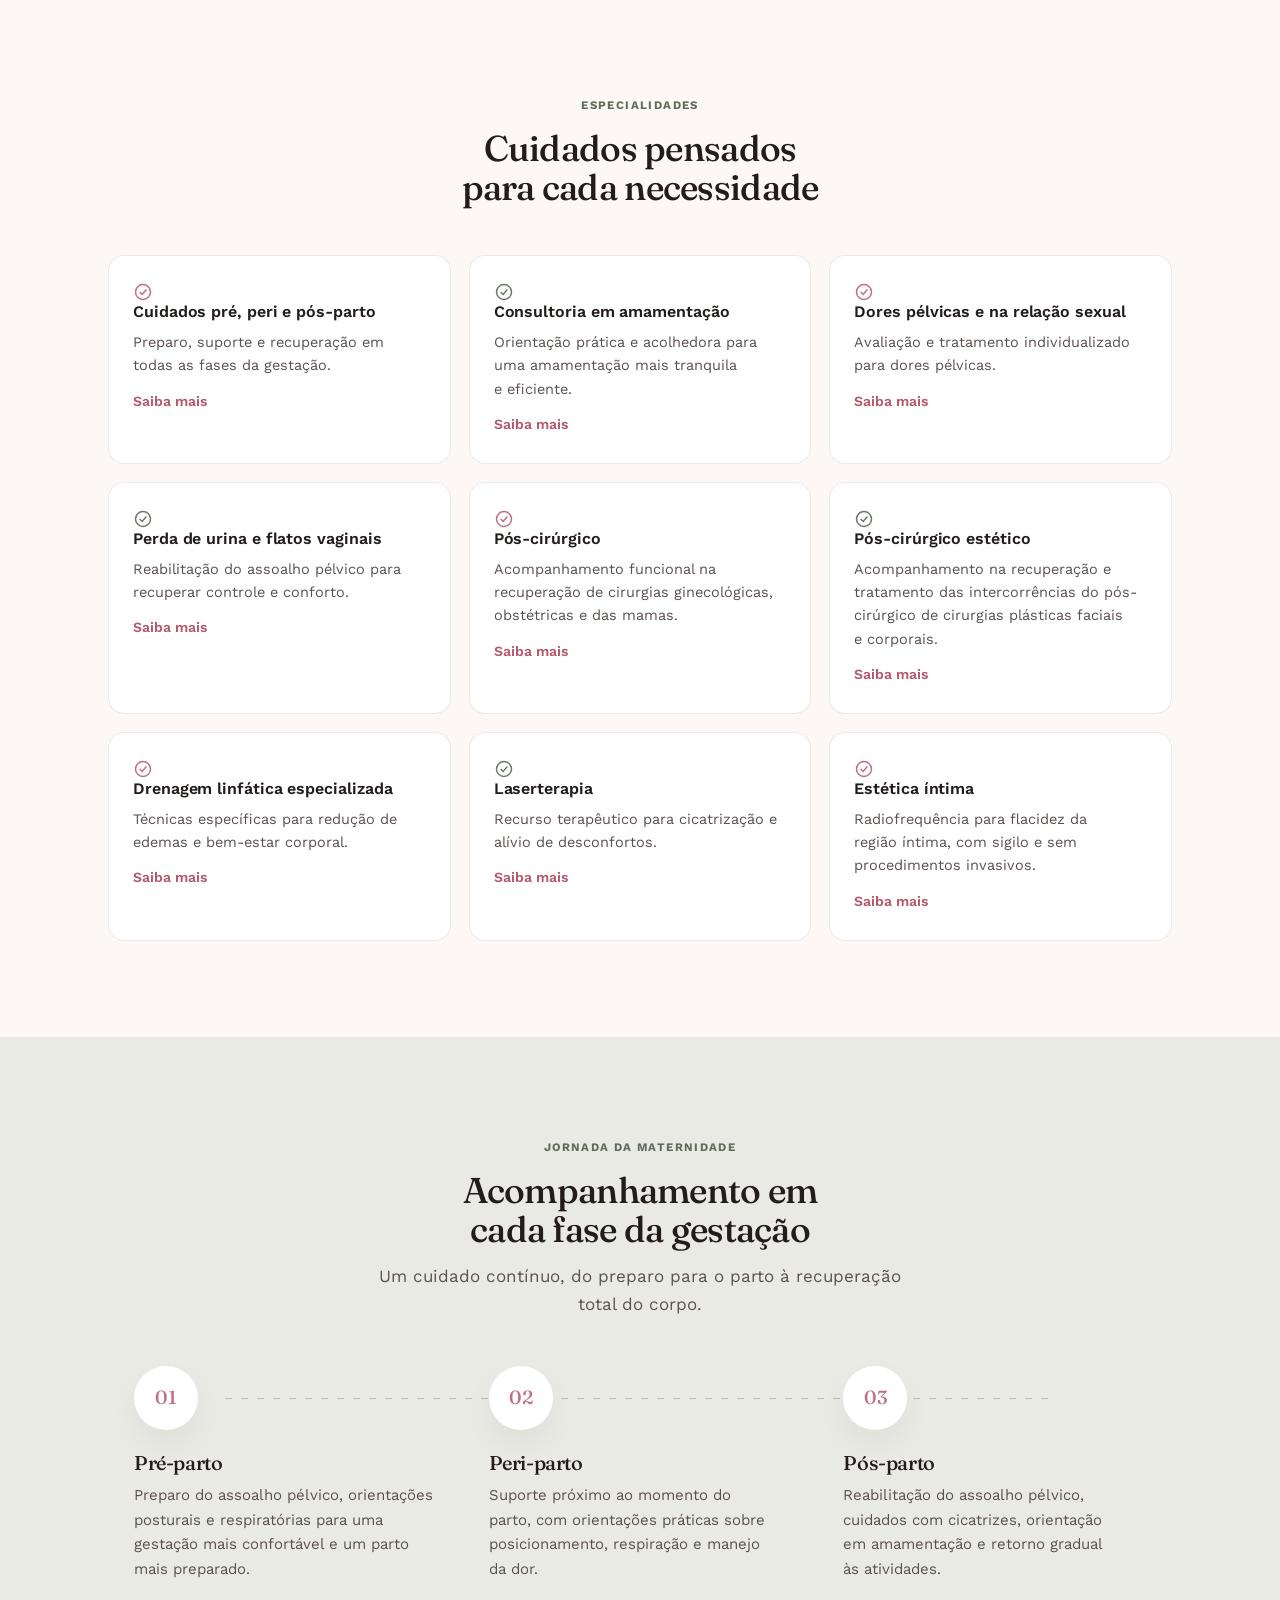
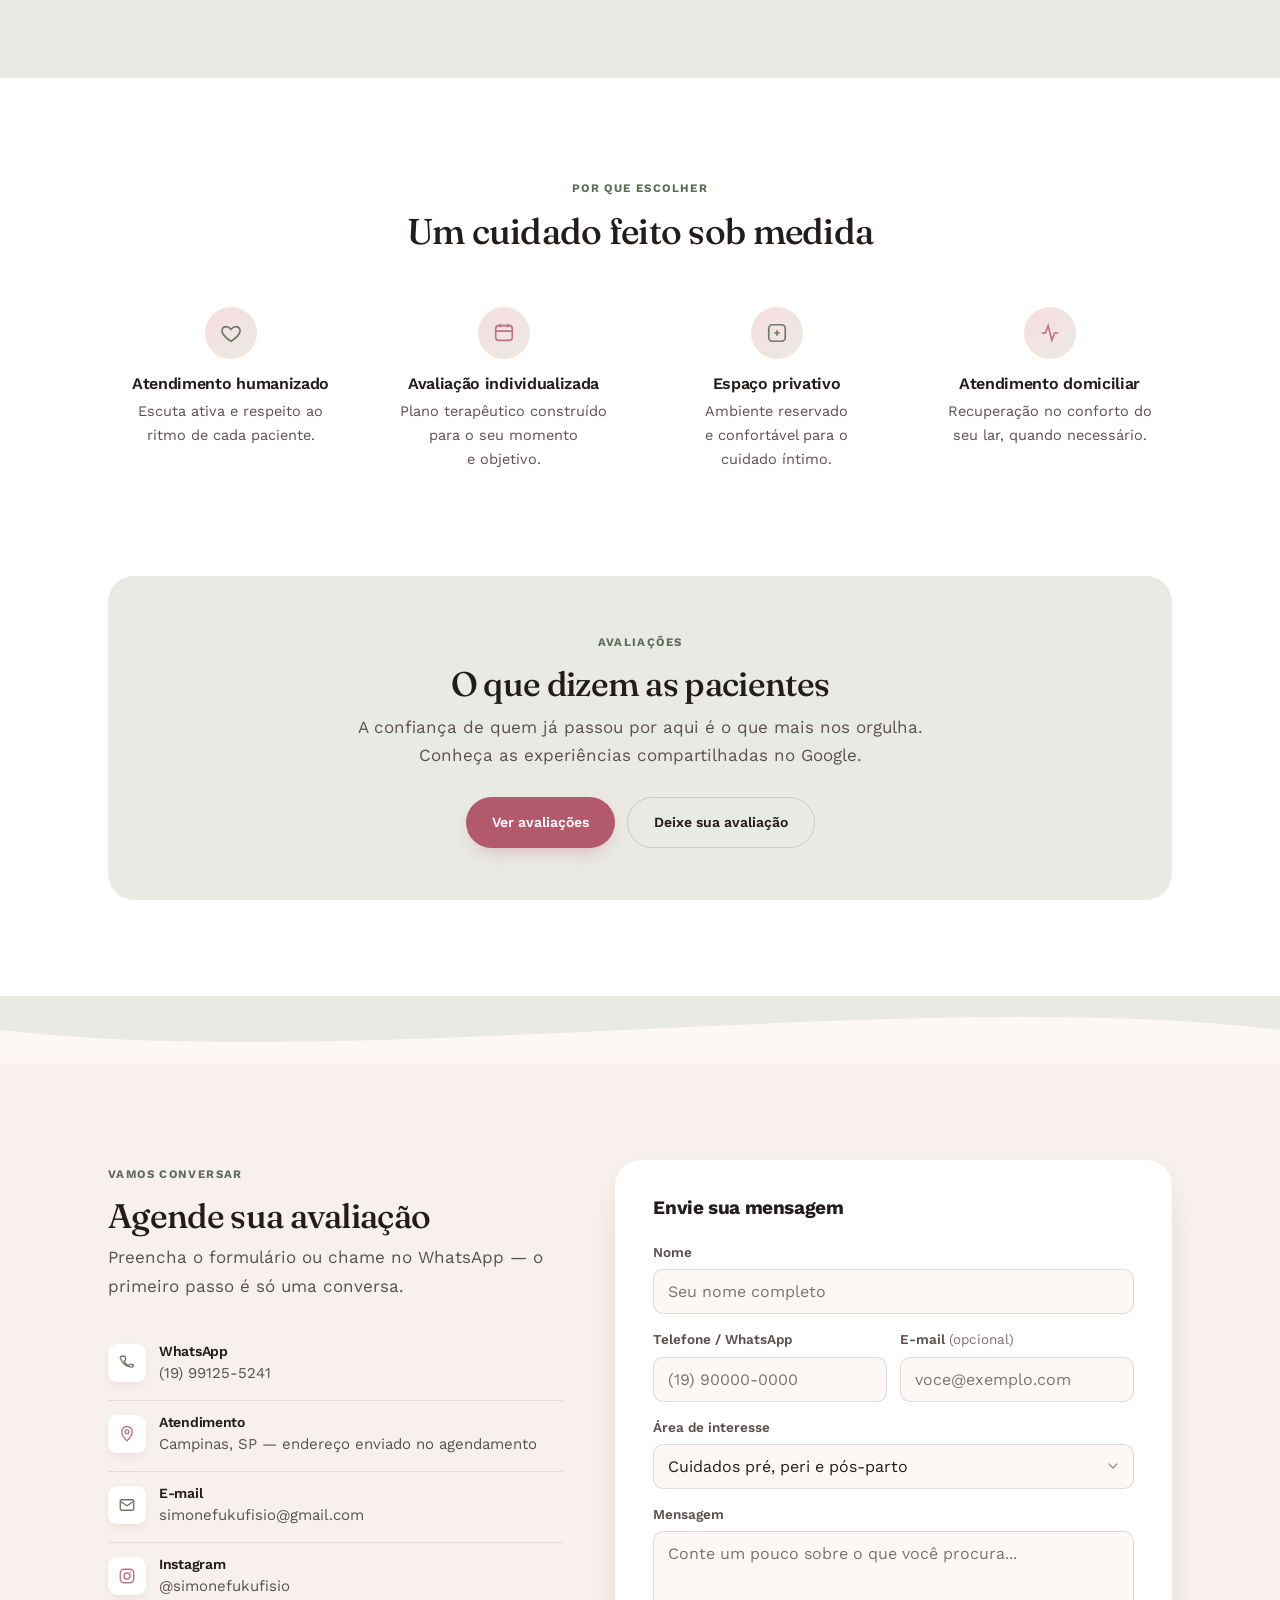
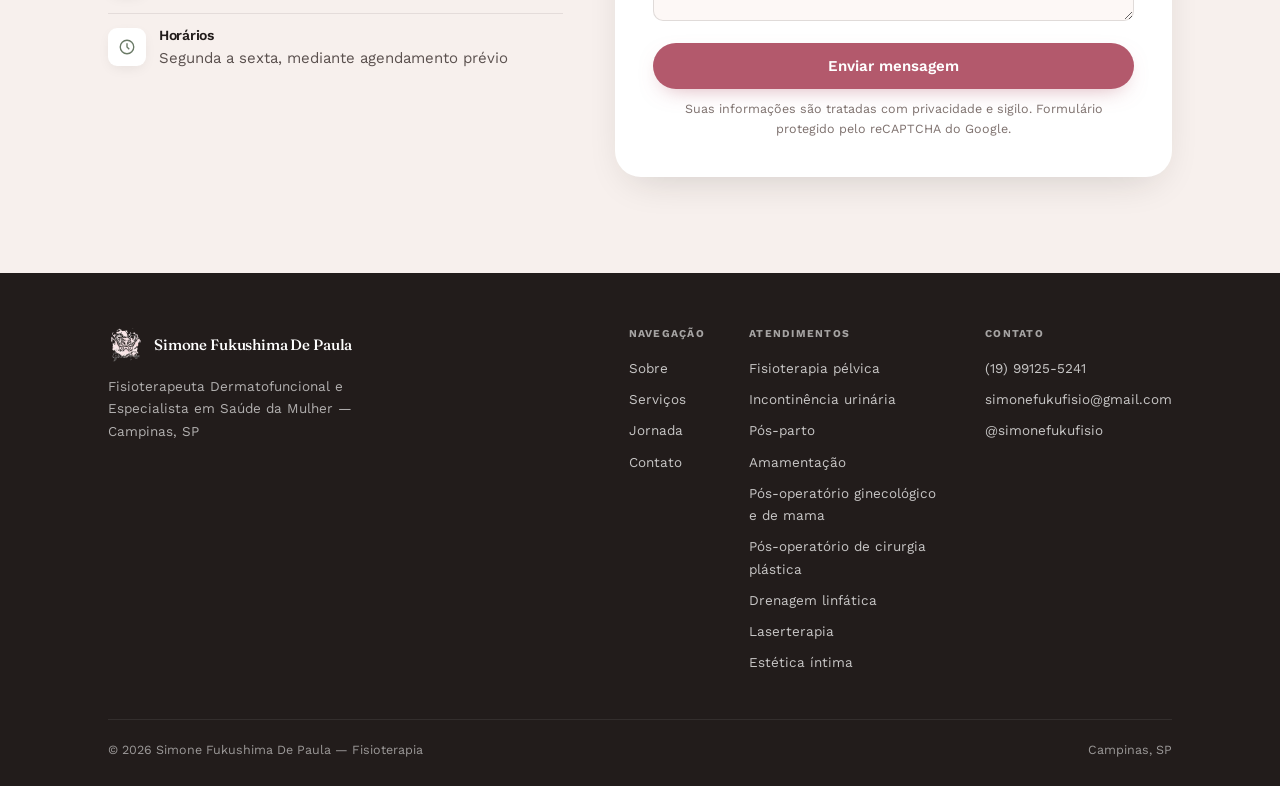
==== commit d2ecf79d: "content: texto da seção de avaliações mais acolhedor (v1.12.2) Co-Authored-By: Claude Opus 5.5 <nore" ====
--- a/index.html
+++ b/index.html
@@ -178,15 +178,15 @@
       <h2>Cuidados pensados para cada necessidade</h2>
     </div>
     <div class="services-grid" id="sGrid">
-      <a class="sc" href="/pos-parto/"><h3>Cuidados pré, peri e pós-parto</h3><p>Preparo, suporte e recuperação em todas as fases da gestação.</p><span class="sc-mais">Saiba mais</span></a>
-      <a class="sc" href="/amamentacao/"><h3>Consultoria em amamentação</h3><p>Orientação prática e acolhedora para uma amamentação mais tranquila e eficiente.</p><span class="sc-mais">Saiba mais</span></a>
-      <a class="sc" href="/fisioterapia-pelvica/"><h3>Dores pélvicas e na relação sexual</h3><p>Avaliação e tratamento individualizado para dores pélvicas.</p><span class="sc-mais">Saiba mais</span></a>
-      <a class="sc" href="/incontinencia-urinaria/"><h3>Perda de urina e flatos vaginais</h3><p>Reabilitação do assoalho pélvico para recuperar controle e conforto.</p><span class="sc-mais">Saiba mais</span></a>
-      <a class="sc" href="/pos-cirurgico/"><h3>Pós-cirúrgico</h3><p>Acompanhamento funcional na recuperação de cirurgias ginecológicas, obstétricas e das mamas.</p><span class="sc-mais">Saiba mais</span></a>
-      <a class="sc" href="/pos-cirurgico-estetico/"><h3>Pós-cirúrgico estético</h3><p>Acompanhamento na recuperação e tratamento das intercorrências do pós-cirúrgico de cirurgias plásticas faciais e corporais.</p><span class="sc-mais">Saiba mais</span></a>
-      <a class="sc" href="/drenagem-linfatica/"><h3>Drenagem linfática especializada</h3><p>Técnicas específicas para redução de edemas e bem-estar corporal.</p><span class="sc-mais">Saiba mais</span></a>
-      <a class="sc" href="/laserterapia/"><h3>Laserterapia</h3><p>Recurso terapêutico para cicatrização e alívio de desconfortos.</p><span class="sc-mais">Saiba mais</span></a>
-      <a class="sc" href="/estetica-intima/"><h3>Estética íntima</h3><p>Radiofrequência para flacidez da região íntima, com sigilo e sem procedimentos invasivos.</p><span class="sc-mais">Saiba mais</span></a>
+      <a class="sc" href="/pos-parto/"><div class="sc-icon r"><svg width="20" height="20" viewBox="0 0 24 24" fill="none" stroke="#c07080" stroke-width="1.8" aria-hidden="true"><circle cx="12" cy="12" r="9"/><path d="M8 12l3 3 5-6"/></svg></div><h3>Cuidados pré, peri e pós-parto</h3><p>Preparo, suporte e recuperação em todas as fases da gestação.</p><span class="sc-mais">Saiba mais</span></a>
+      <a class="sc" href="/amamentacao/"><div class="sc-icon g"><svg width="20" height="20" viewBox="0 0 24 24" fill="none" stroke="#6a7a66" stroke-width="1.8" aria-hidden="true"><circle cx="12" cy="12" r="9"/><path d="M8 12l3 3 5-6"/></svg></div><h3>Consultoria em amamentação</h3><p>Orientação prática e acolhedora para uma amamentação mais tranquila e eficiente.</p><span class="sc-mais">Saiba mais</span></a>
+      <a class="sc" href="/fisioterapia-pelvica/"><div class="sc-icon r"><svg width="20" height="20" viewBox="0 0 24 24" fill="none" stroke="#c07080" stroke-width="1.8" aria-hidden="true"><circle cx="12" cy="12" r="9"/><path d="M8 12l3 3 5-6"/></svg></div><h3>Dores pélvicas e na relação sexual</h3><p>Avaliação e tratamento individualizado para dores pélvicas.</p><span class="sc-mais">Saiba mais</span></a>
+      <a class="sc" href="/incontinencia-urinaria/"><div class="sc-icon g"><svg width="20" height="20" viewBox="0 0 24 24" fill="none" stroke="#6a7a66" stroke-width="1.8" aria-hidden="true"><circle cx="12" cy="12" r="9"/><path d="M8 12l3 3 5-6"/></svg></div><h3>Perda de urina e flatos vaginais</h3><p>Reabilitação do assoalho pélvico para recuperar controle e conforto.</p><span class="sc-mais">Saiba mais</span></a>
+      <a class="sc" href="/pos-cirurgico/"><div class="sc-icon r"><svg width="20" height="20" viewBox="0 0 24 24" fill="none" stroke="#c07080" stroke-width="1.8" aria-hidden="true"><circle cx="12" cy="12" r="9"/><path d="M8 12l3 3 5-6"/></svg></div><h3>Pós-cirúrgico</h3><p>Acompanhamento funcional na recuperação de cirurgias ginecológicas, obstétricas e das mamas.</p><span class="sc-mais">Saiba mais</span></a>
+      <a class="sc" href="/pos-cirurgico-estetico/"><div class="sc-icon g"><svg width="20" height="20" viewBox="0 0 24 24" fill="none" stroke="#6a7a66" stroke-width="1.8" aria-hidden="true"><circle cx="12" cy="12" r="9"/><path d="M8 12l3 3 5-6"/></svg></div><h3>Pós-cirúrgico estético</h3><p>Acompanhamento na recuperação e tratamento das intercorrências do pós-cirúrgico de cirurgias plásticas faciais e corporais.</p><span class="sc-mais">Saiba mais</span></a>
+      <a class="sc" href="/drenagem-linfatica/"><div class="sc-icon r"><svg width="20" height="20" viewBox="0 0 24 24" fill="none" stroke="#c07080" stroke-width="1.8" aria-hidden="true"><circle cx="12" cy="12" r="9"/><path d="M8 12l3 3 5-6"/></svg></div><h3>Drenagem linfática especializada</h3><p>Técnicas específicas para redução de edemas e bem-estar corporal.</p><span class="sc-mais">Saiba mais</span></a>
+      <a class="sc" href="/laserterapia/"><div class="sc-icon g"><svg width="20" height="20" viewBox="0 0 24 24" fill="none" stroke="#6a7a66" stroke-width="1.8" aria-hidden="true"><circle cx="12" cy="12" r="9"/><path d="M8 12l3 3 5-6"/></svg></div><h3>Laserterapia</h3><p>Recurso terapêutico para cicatrização e alívio de desconfortos.</p><span class="sc-mais">Saiba mais</span></a>
+      <a class="sc" href="/estetica-intima/"><div class="sc-icon r"><svg width="20" height="20" viewBox="0 0 24 24" fill="none" stroke="#c07080" stroke-width="1.8" aria-hidden="true"><circle cx="12" cy="12" r="9"/><path d="M8 12l3 3 5-6"/></svg></div><h3>Estética íntima</h3><p>Radiofrequência para flacidez da região íntima, com sigilo e sem procedimentos invasivos.</p><span class="sc-mais">Saiba mais</span></a>
     </div>
   </div>
 </section>
@@ -257,10 +257,10 @@
     <div class="avaliacoes-caixa">
       <span class="ey">Avaliações</span>
       <h2>O que dizem as pacientes</h2>
-      <p class="lead">As avaliações são escritas pelas próprias pacientes e ficam publicadas no Google. Você pode ler todas por lá.</p>
+      <p class="lead">A confiança de quem já passou por aqui é o que mais nos orgulha. Conheça as experiências compartilhadas no Google.</p>
       <div class="hero-ctas">
-        <a class="btn btn-primary" href="https://g.page/r/CfyjZYEnsw8REAI" target="_blank" rel="noopener">Ler avaliações no Google</a>
-        <a class="btn btn-outline" href="https://g.page/r/CfyjZYEnsw8REAI/review" target="_blank" rel="noopener">Já é paciente? Deixe a sua</a>
+        <a class="btn btn-primary" href="https://g.page/r/CfyjZYEnsw8REAI" target="_blank" rel="noopener">Ver avaliações</a>
+        <a class="btn btn-outline" href="https://g.page/r/CfyjZYEnsw8REAI/review" target="_blank" rel="noopener">Deixe sua avaliação</a>
       </div>
     </div>
   </div>
